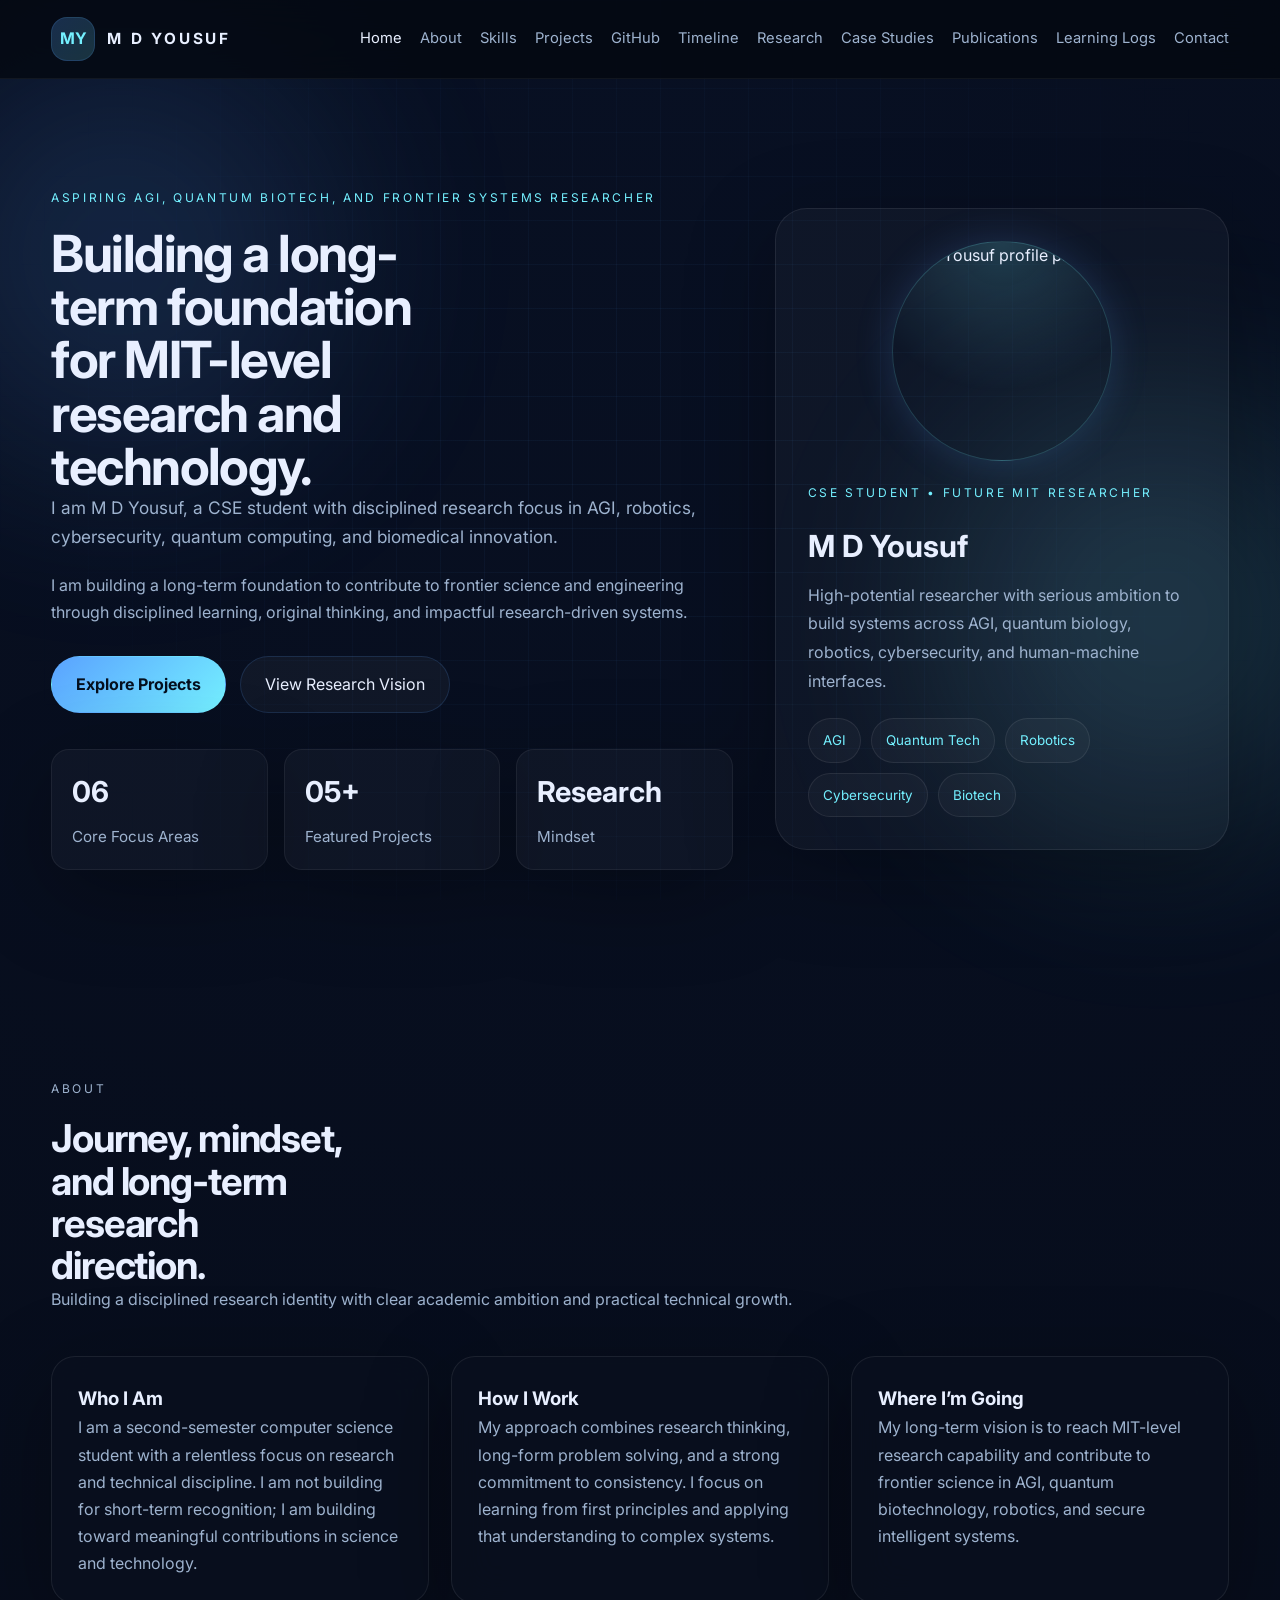
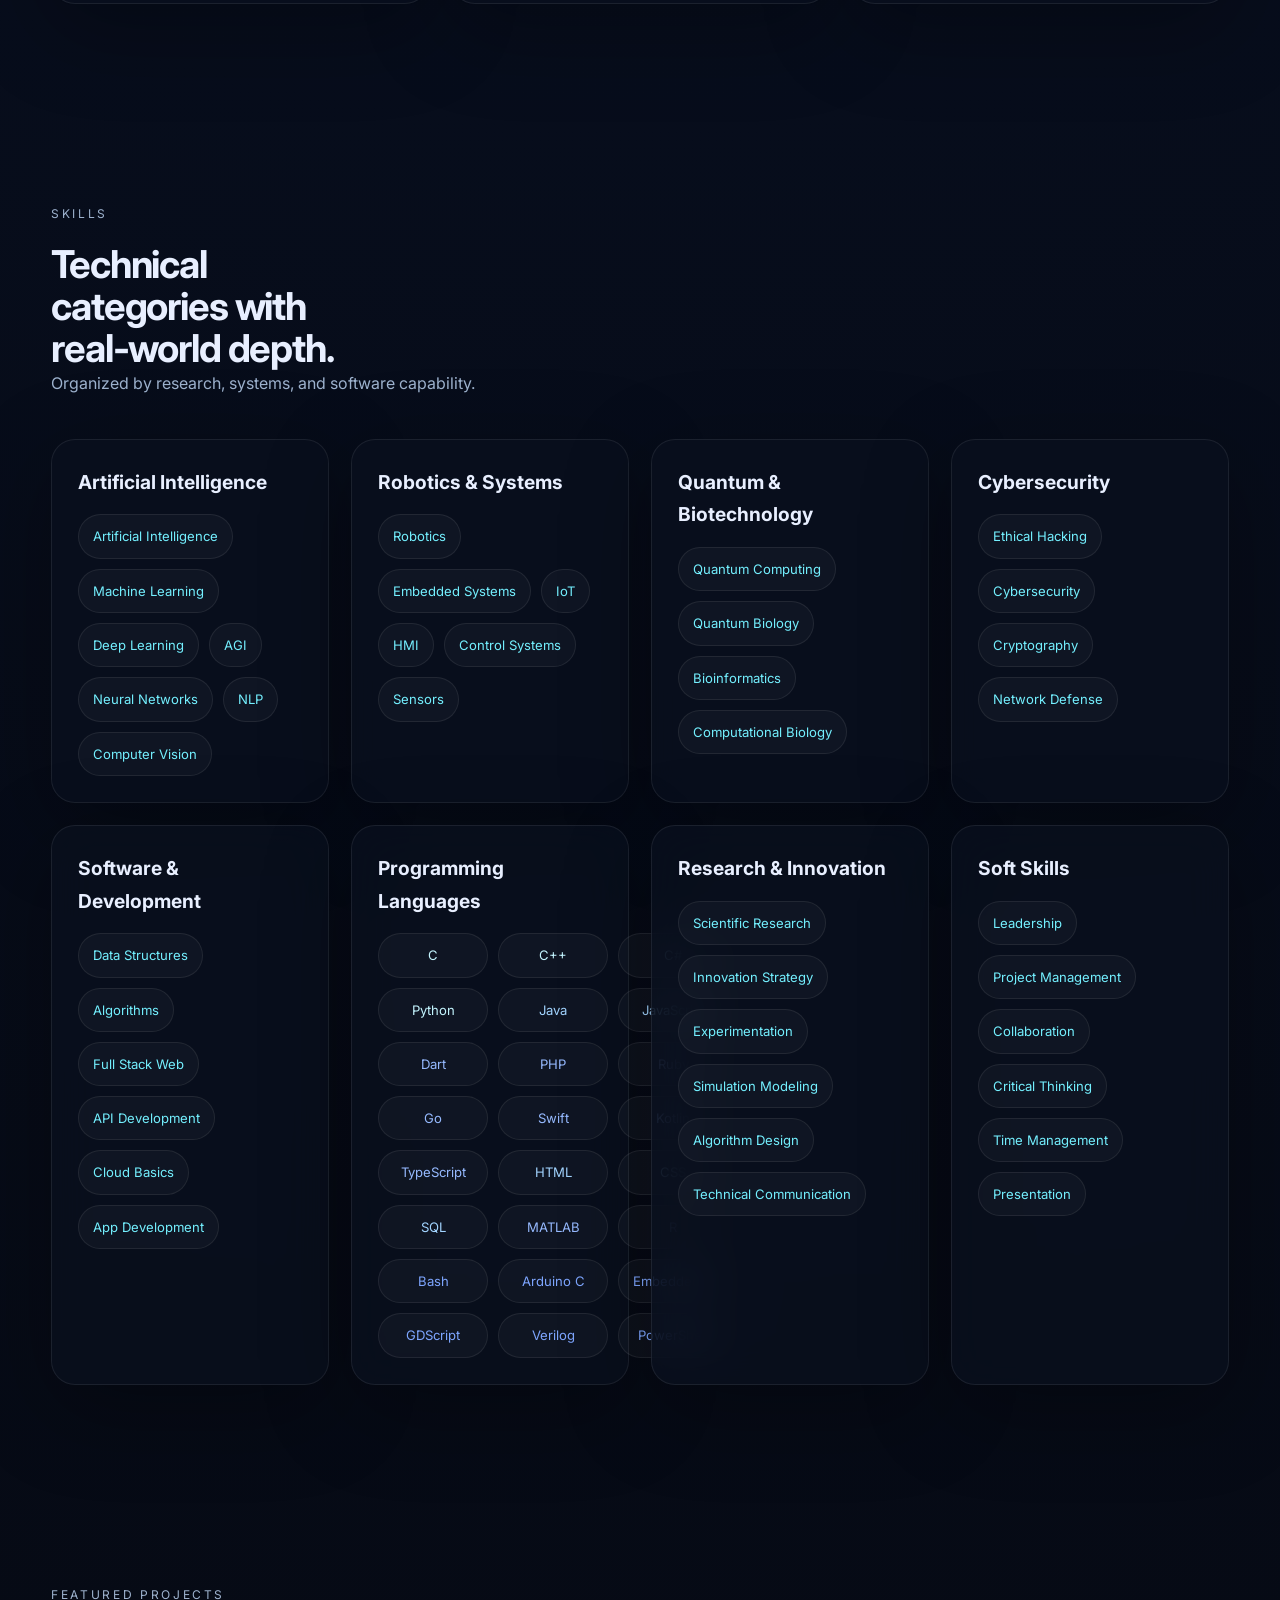
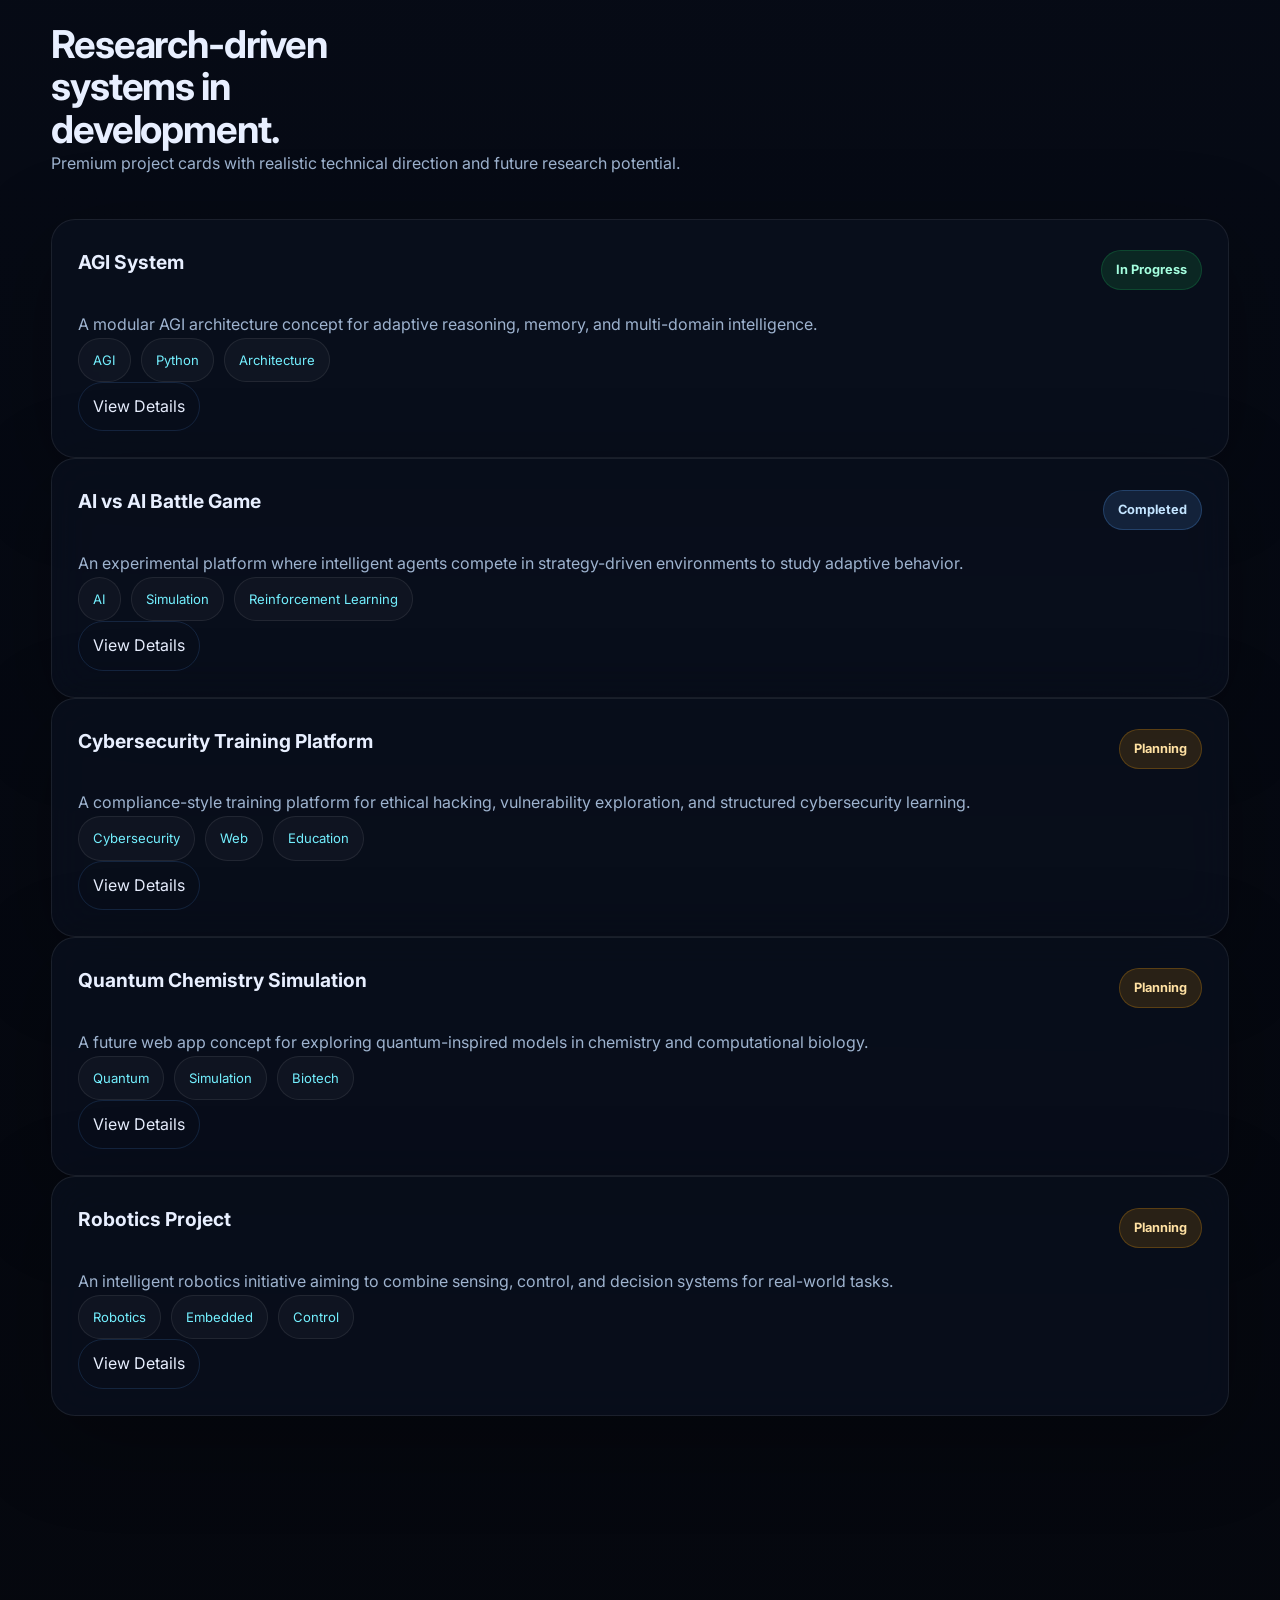
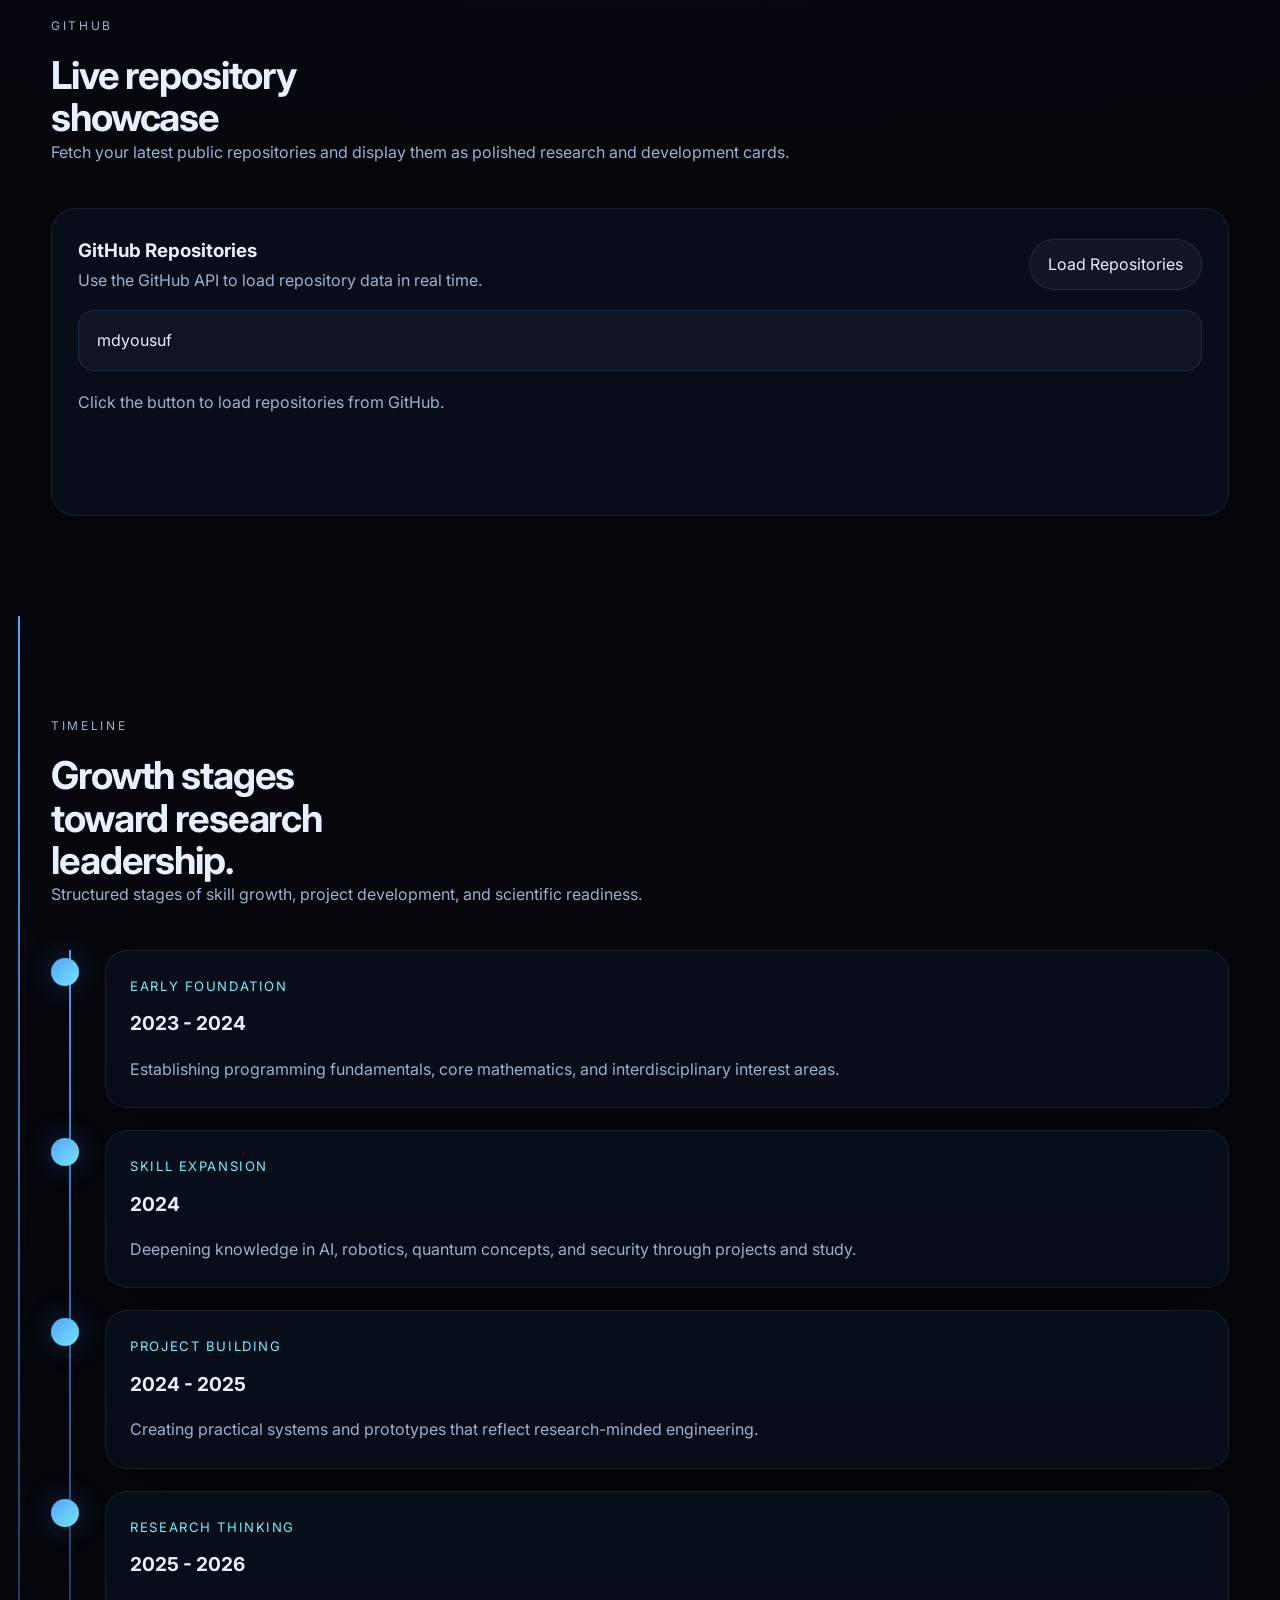
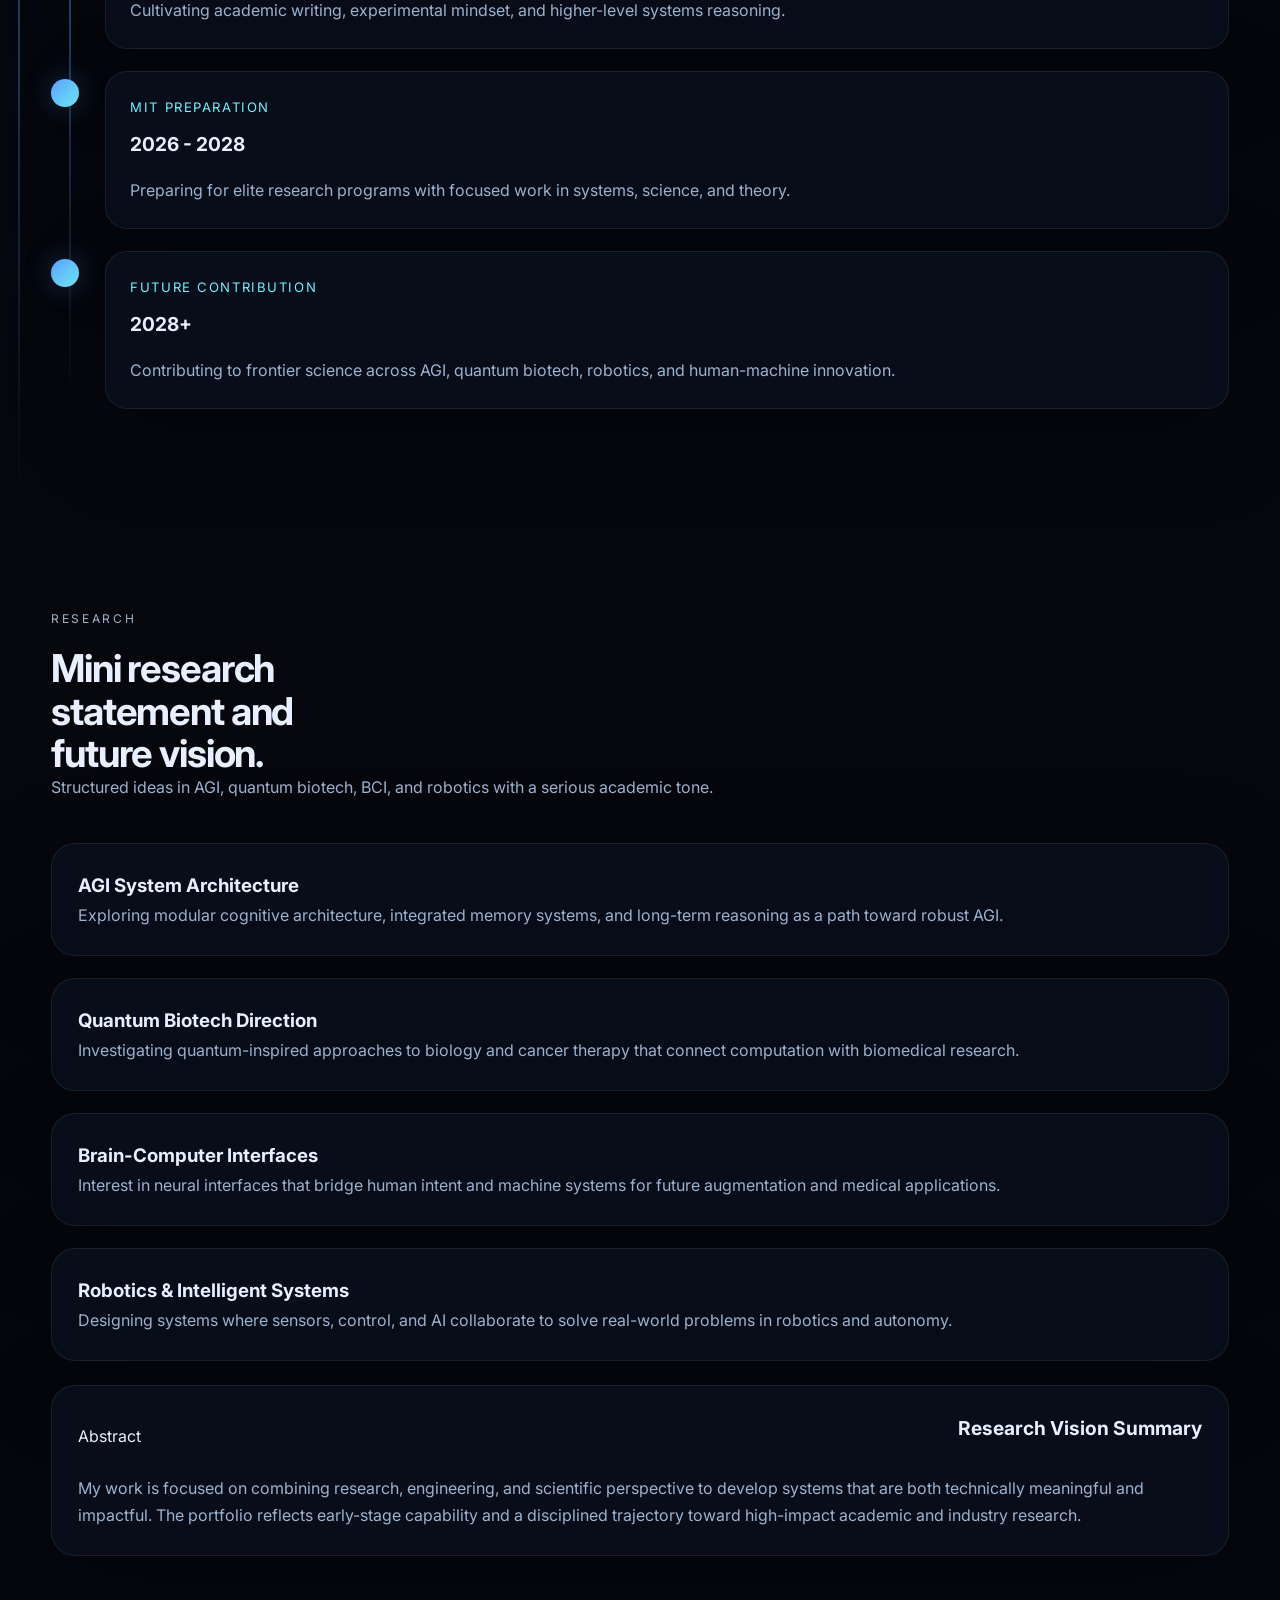
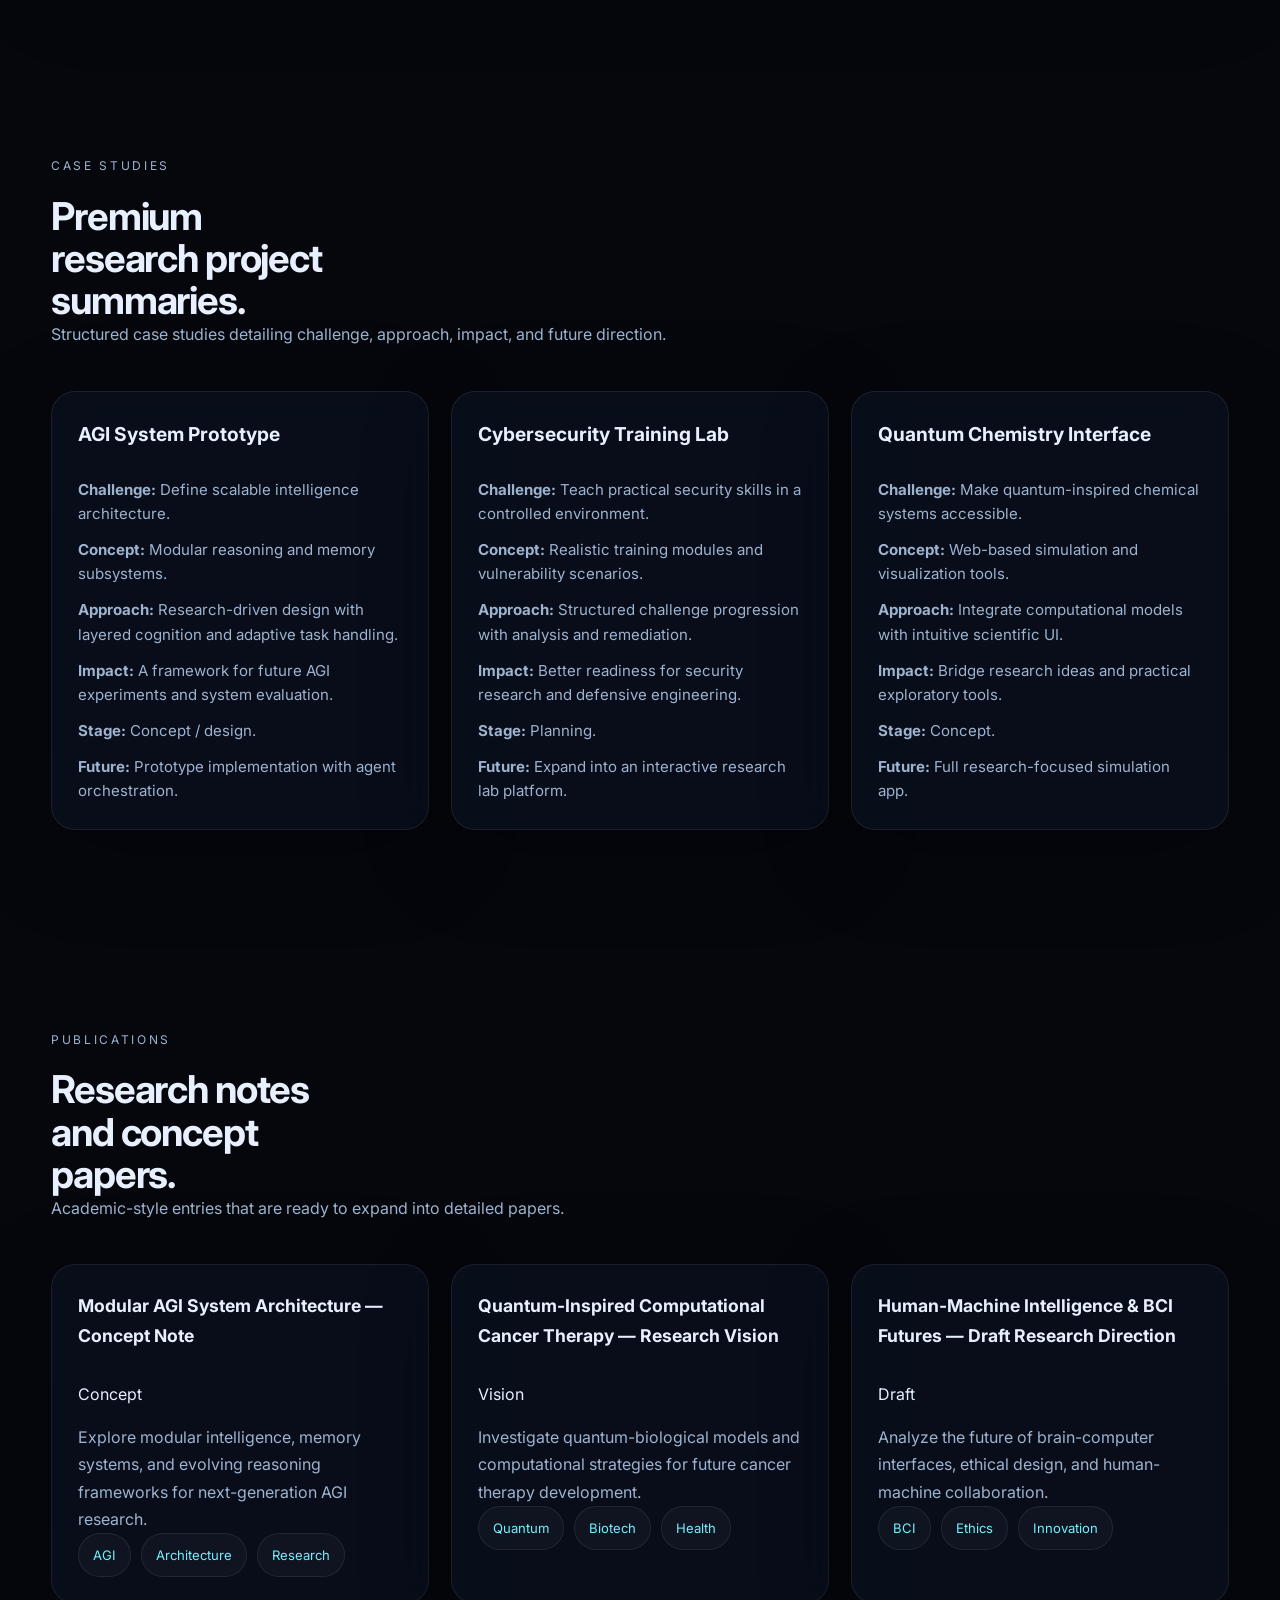
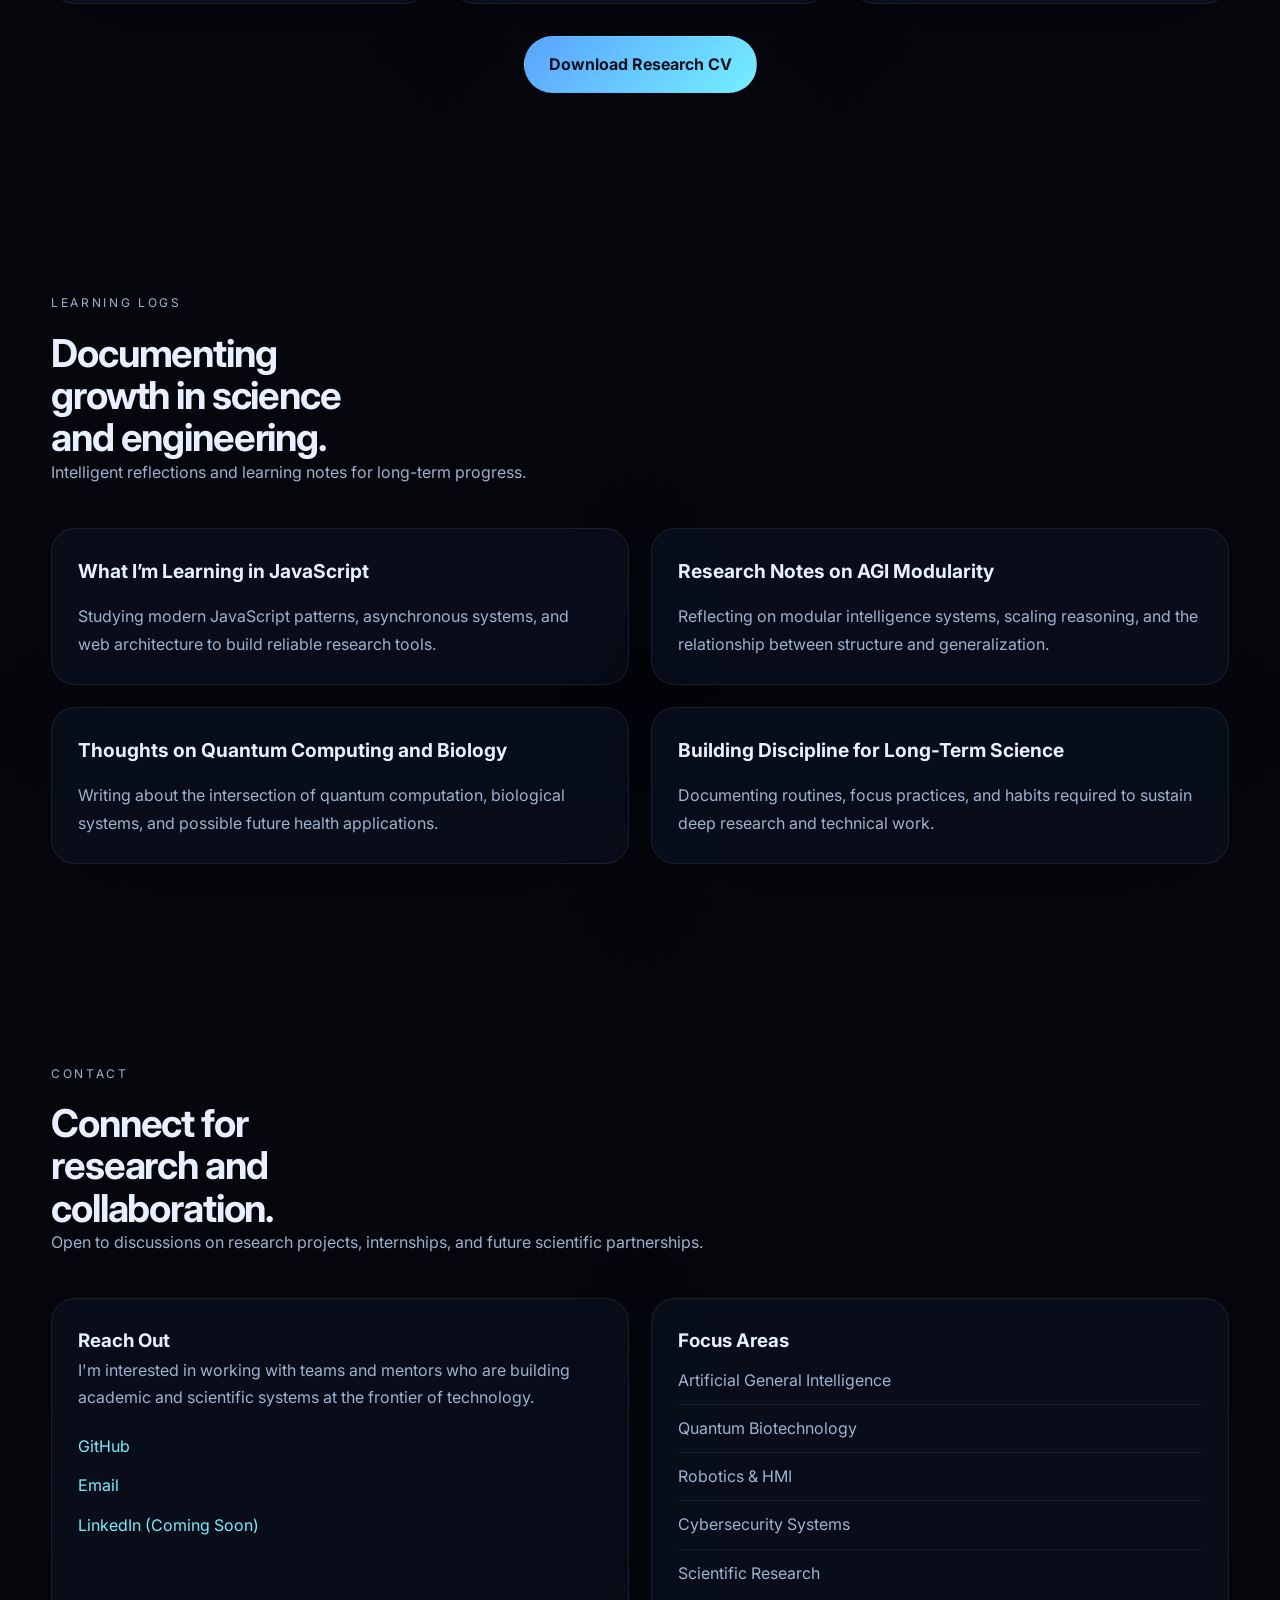
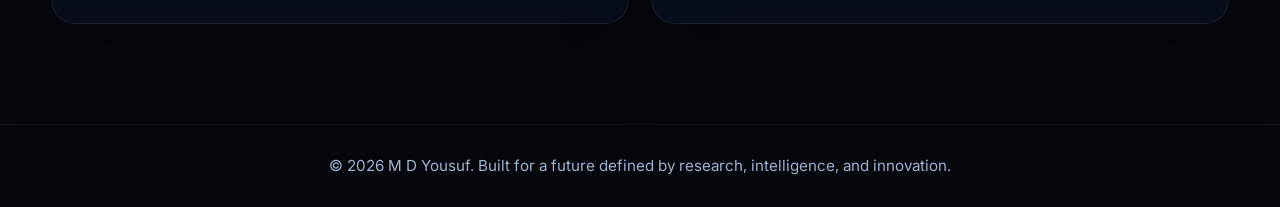
==== index.html @ 395cf17f "s" ====
<!DOCTYPE html>
<html lang="en">

<head>
  <meta charset="UTF-8" />
  <meta name="viewport" content="width=device-width, initial-scale=1.0" />
  <title>M D Yousuf | Aspiring AGI, Quantum Biotech & Frontier Systems Researcher</title>
  <meta name="description"
    content="M D Yousuf - CSE student building toward MIT-level research in AGI, quantum tech, robotics, cybersecurity, and biomedical innovation." />
  <link rel="preconnect" href="https://fonts.googleapis.com" />
  <link rel="preconnect" href="https://fonts.gstatic.com" crossorigin />
  <link href="https://fonts.googleapis.com/css2?family=Inter:wght@300;400;500;600;700;800&display=swap"
    rel="stylesheet" />
  <link rel="stylesheet" href="styles.css" />
</head>

<body>
  <div class="bg-grid"></div>
  <div class="bg-glow bg-glow-1"></div>
  <div class="bg-glow bg-glow-2"></div>

  <header class="site-header">
    <div class="container nav">
      <a href="#hero" class="logo">
        <span class="logo-mark">MY</span>
        <span class="logo-text">M D Yousuf</span>
      </a>

      <button class="menu-toggle" id="menuToggle" aria-label="Toggle navigation">
        <span></span>
        <span></span>
        <span></span>
      </button>

      <nav class="nav-links" id="navLinks">
        <a href="#hero">Home</a>
        <a href="#about">About</a>
        <a href="#skills">Skills</a>
        <a href="#projects">Projects</a>
        <a href="#github">GitHub</a>
        <a href="#timeline">Timeline</a>
        <a href="#research">Research</a>
        <a href="#case-study">Case Studies</a>
        <a href="#publications">Publications</a>
        <a href="#blog">Learning Logs</a>
        <a href="#contact">Contact</a>
      </nav>
    </div>
  </header>

  <main>
    <section id="hero" class="hero section">
      <div class="container hero-grid">
        <div class="hero-copy reveal">
          <p class="eyebrow">Aspiring AGI, Quantum Biotech, and Frontier Systems Researcher</p>
          <h1>Building a long-term foundation for MIT-level research and technology.</h1>
          <p class="hero-subtitle">
            I am M D Yousuf, a CSE student with disciplined research focus in AGI, robotics, cybersecurity, quantum
            computing, and biomedical innovation.
          </p>
          <p class="mission">
            I am building a long-term foundation to contribute to frontier science and engineering through disciplined
            learning, original thinking, and impactful research-driven systems.
          </p>
          <div class="hero-actions">
            <a href="#projects" class="btn btn-primary">Explore Projects</a>
            <a href="#research" class="btn btn-secondary">View Research Vision</a>
          </div>
          <div class="hero-metrics">
            <div class="metric-card">
              <span class="metric-number">06</span>
              <span class="metric-label">Core Focus Areas</span>
            </div>
            <div class="metric-card">
              <span class="metric-number">05+</span>
              <span class="metric-label">Featured Projects</span>
            </div>
            <div class="metric-card">
              <span class="metric-number">Research</span>
              <span class="metric-label">Mindset</span>
            </div>
          </div>
        </div>

        <aside class="hero-panel reveal">
          <div class="profile-frame">
            <div class="profile-image-frame">
              <img src="profile.jpg" alt="M D Yousuf profile photo" />
            </div>
          </div>
          <div class="profile-summary">
            <p class="eyebrow">CSE Student • Future MIT Researcher</p>
            <h2>M D Yousuf</h2>
            <p class="profile-text">
              High-potential researcher with serious ambition to build systems across AGI, quantum biology, robotics,
              cybersecurity, and human-machine interfaces.
            </p>
          </div>
          <div class="badge-list">
            <span>AGI</span>
            <span>Quantum Tech</span>
            <span>Robotics</span>
            <span>Cybersecurity</span>
            <span>Biotech</span>
          </div>
        </aside>
      </div>
    </section>

    <section id="about" class="about section">
      <div class="container">
        <div class="section-heading reveal">
          <p class="eyebrow">About</p>
          <h2>Journey, mindset, and long-term research direction.</h2>
          <p>Building a disciplined research identity with clear academic ambition and practical technical growth.</p>
        </div>
        <div class="about-grid">
          <article class="glass-card reveal">
            <h3>Who I Am</h3>
            <p>
              I am a second-semester computer science student with a relentless focus on research and technical
              discipline. I am not building for short-term recognition; I am building toward meaningful contributions in
              science and technology.
            </p>
          </article>
          <article class="glass-card reveal">
            <h3>How I Work</h3>
            <p>
              My approach combines research thinking, long-form problem solving, and a strong commitment to consistency.
              I focus on learning from first principles and applying that understanding to complex systems.
            </p>
          </article>
          <article class="glass-card reveal">
            <h3>Where I’m Going</h3>
            <p>
              My long-term vision is to reach MIT-level research capability and contribute to frontier science in AGI,
              quantum biotechnology, robotics, and secure intelligent systems.
            </p>
          </article>
        </div>
      </div>
    </section>

    <section id="skills" class="skills section">
      <div class="container">
        <div class="section-heading reveal">
          <p class="eyebrow">Skills</p>
          <h2>Technical categories with real-world depth.</h2>
          <p>Organized by research, systems, and software capability.</p>
        </div>

        <div class="skills-grid reveal">
          <article class="skill-card">
            <h3>Artificial Intelligence</h3>
            <div class="skill-tag-list">
              <span>Artificial Intelligence</span>
              <span>Machine Learning</span>
              <span>Deep Learning</span>
              <span>AGI</span>
              <span>Neural Networks</span>
              <span>NLP</span>
              <span>Computer Vision</span>
            </div>
          </article>

          <article class="skill-card">
            <h3>Robotics & Systems</h3>
            <div class="skill-tag-list">
              <span>Robotics</span>
              <span>Embedded Systems</span>
              <span>IoT</span>
              <span>HMI</span>
              <span>Control Systems</span>
              <span>Sensors</span>
            </div>
          </article>

          <article class="skill-card">
            <h3>Quantum & Biotechnology</h3>
            <div class="skill-tag-list">
              <span>Quantum Computing</span>
              <span>Quantum Biology</span>
              <span>Bioinformatics</span>
              <span>Computational Biology</span>
            </div>
          </article>

          <article class="skill-card">
            <h3>Cybersecurity</h3>
            <div class="skill-tag-list">
              <span>Ethical Hacking</span>
              <span>Cybersecurity</span>
              <span>Cryptography</span>
              <span>Network Defense</span>
            </div>
          </article>

          <article class="skill-card">
            <h3>Software & Development</h3>
            <div class="skill-tag-list">
              <span>Data Structures</span>
              <span>Algorithms</span>
              <span>Full Stack Web</span>
              <span>API Development</span>
              <span>Cloud Basics</span>
              <span>App Development</span>
            </div>
          </article>

          <article class="skill-card">
            <h3>Programming Languages</h3>
            <div class="language-grid">
              <span class="language-pill advanced">C</span>
              <span class="language-pill advanced">C++</span>
              <span class="language-pill intermediate">C#</span>
              <span class="language-pill advanced">Python</span>
              <span class="language-pill intermediate">Java</span>
              <span class="language-pill intermediate">JavaScript</span>
              <span class="language-pill developing">Dart</span>
              <span class="language-pill developing">PHP</span>
              <span class="language-pill developing">Ruby</span>
              <span class="language-pill developing">Go</span>
              <span class="language-pill developing">Swift</span>
              <span class="language-pill developing">Kotlin</span>
              <span class="language-pill developing">TypeScript</span>
              <span class="language-pill intermediate">HTML</span>
              <span class="language-pill intermediate">CSS</span>
              <span class="language-pill intermediate">SQL</span>
              <span class="language-pill developing">MATLAB</span>
              <span class="language-pill developing">R</span>
              <span class="language-pill foundational">Bash</span>
              <span class="language-pill foundational">Arduino C</span>
              <span class="language-pill foundational">Embedded C</span>
              <span class="language-pill foundational">GDScript</span>
              <span class="language-pill foundational">Verilog</span>
              <span class="language-pill foundational">PowerShell</span>
            </div>
          </article>

          <article class="skill-card">
            <h3>Research & Innovation</h3>
            <div class="skill-tag-list">
              <span>Scientific Research</span>
              <span>Innovation Strategy</span>
              <span>Experimentation</span>
              <span>Simulation Modeling</span>
              <span>Algorithm Design</span>
              <span>Technical Communication</span>
            </div>
          </article>

          <article class="skill-card">
            <h3>Soft Skills</h3>
            <div class="skill-tag-list">
              <span>Leadership</span>
              <span>Project Management</span>
              <span>Collaboration</span>
              <span>Critical Thinking</span>
              <span>Time Management</span>
              <span>Presentation</span>
            </div>
          </article>
        </div>
      </div>
    </section>

    <section id="projects" class="projects section">
      <div class="container">
        <div class="section-heading reveal">
          <p class="eyebrow">Featured Projects</p>
          <h2>Research-driven systems in development.</h2>
          <p>Premium project cards with realistic technical direction and future research potential.</p>
        </div>

        <div class="projects-grid">
          <article class="project-card reveal">
            <div class="project-top">
              <h3>AGI System</h3>
              <span class="status in-progress">In Progress</span>
            </div>
            <p>A modular AGI architecture concept for adaptive reasoning, memory, and multi-domain intelligence.</p>
            <div class="tag-cloud">
              <span>AGI</span>
              <span>Python</span>
              <span>Architecture</span>
            </div>
            <button class="demo-btn" data-title="AGI System"
              data-demo="A modular architecture concept for AGI that emphasizes reasoning layers, knowledge graphs, and scalable learning. This is an early-stage research exploration with potential for future prototyping.">View
              Details</button>
          </article>

          <article class="project-card reveal">
            <div class="project-top">
              <h3>AI vs AI Battle Game</h3>
              <span class="status completed">Completed</span>
            </div>
            <p>An experimental platform where intelligent agents compete in strategy-driven environments to study
              adaptive behavior.</p>
            <div class="tag-cloud">
              <span>AI</span>
              <span>Simulation</span>
              <span>Reinforcement Learning</span>
            </div>
            <button class="demo-btn" data-title="AI vs AI Battle Game"
              data-demo="A simulation environment designed to compare agent strategies and observe emergent tactics in autonomous competitions. This project bridges game design with machine intelligence research.">View
              Details</button>
          </article>

          <article class="project-card reveal">
            <div class="project-top">
              <h3>Cybersecurity Training Platform</h3>
              <span class="status planning">Planning</span>
            </div>
            <p>A compliance-style training platform for ethical hacking, vulnerability exploration, and structured
              cybersecurity learning.</p>
            <div class="tag-cloud">
              <span>Cybersecurity</span>
              <span>Web</span>
              <span>Education</span>
            </div>
            <button class="demo-btn" data-title="Cybersecurity Training Platform"
              data-demo="Designing a hands-on learning platform for security fundamentals, threat modeling, and defensive practices. This is positioned as a research-backed training environment.">View
              Details</button>
          </article>

          <article class="project-card reveal">
            <div class="project-top">
              <h3>Quantum Chemistry Simulation</h3>
              <span class="status planning">Planning</span>
            </div>
            <p>A future web app concept for exploring quantum-inspired models in chemistry and computational biology.
            </p>
            <div class="tag-cloud">
              <span>Quantum</span>
              <span>Simulation</span>
              <span>Biotech</span>
            </div>
            <button class="demo-btn" data-title="Quantum Chemistry Simulation Web App"
              data-demo="A concept for a scientific interface that visualizes quantum-inspired chemical systems and supports future experimentation in computational research.">View
              Details</button>
          </article>

          <article class="project-card reveal">
            <div class="project-top">
              <h3>Robotics Project</h3>
              <span class="status planning">Planning</span>
            </div>
            <p>An intelligent robotics initiative aiming to combine sensing, control, and decision systems for
              real-world tasks.</p>
            <div class="tag-cloud">
              <span>Robotics</span>
              <span>Embedded</span>
              <span>Control</span>
            </div>
            <button class="demo-btn" data-title="Robotics Project"
              data-demo="A future robotics initiative focused on intelligent autonomy, real-time sensing, and motion control. Designed to integrate software intelligence with physical systems.">View
              Details</button>
          </article>
        </div>
      </div>
    </section>

    <section id="github" class="github section">
      <div class="container">
        <div class="section-heading reveal">
          <p class="eyebrow">GitHub</p>
          <h2>Live repository showcase</h2>
          <p>Fetch your latest public repositories and display them as polished research and development cards.</p>
        </div>

        <div class="github-card glass-card reveal">
          <div class="github-head">
            <div>
              <h3>GitHub Repositories</h3>
              <p>Use the GitHub API to load repository data in real time.</p>
            </div>
            <button id="loadGithubBtn" class="btn btn-secondary small-btn">Load Repositories</button>
          </div>

          <div class="github-input-wrap">
            <input type="text" id="githubUsername" placeholder="Enter GitHub username" value="mdyousuf" />
          </div>

          <div id="githubResult" class="github-result">
            <p class="muted">Click the button to load repositories from GitHub.</p>
          </div>
        </div>
      </div>
    </section>

    <section id="timeline" class="timeline section">
      <div class="container">
        <div class="section-heading reveal">
          <p class="eyebrow">Timeline</p>
          <h2>Growth stages toward research leadership.</h2>
          <p>Structured stages of skill growth, project development, and scientific readiness.</p>
        </div>
        <div class="timeline">
          <div class="timeline-item reveal">
            <div class="timeline-dot"></div>
            <div class="timeline-content glass-card">
              <span class="timeline-date">Early Foundation</span>
              <h3>2023 - 2024</h3>
              <p>Establishing programming fundamentals, core mathematics, and interdisciplinary interest areas.</p>
            </div>
          </div>
          <div class="timeline-item reveal">
            <div class="timeline-dot"></div>
            <div class="timeline-content glass-card">
              <span class="timeline-date">Skill Expansion</span>
              <h3>2024</h3>
              <p>Deepening knowledge in AI, robotics, quantum concepts, and security through projects and study.</p>
            </div>
          </div>
          <div class="timeline-item reveal">
            <div class="timeline-dot"></div>
            <div class="timeline-content glass-card">
              <span class="timeline-date">Project Building</span>
              <h3>2024 - 2025</h3>
              <p>Creating practical systems and prototypes that reflect research-minded engineering.</p>
            </div>
          </div>
          <div class="timeline-item reveal">
            <div class="timeline-dot"></div>
            <div class="timeline-content glass-card">
              <span class="timeline-date">Research Thinking</span>
              <h3>2025 - 2026</h3>
              <p>Cultivating academic writing, experimental mindset, and higher-level systems reasoning.</p>
            </div>
          </div>
          <div class="timeline-item reveal">
            <div class="timeline-dot"></div>
            <div class="timeline-content glass-card">
              <span class="timeline-date">MIT Preparation</span>
              <h3>2026 - 2028</h3>
              <p>Preparing for elite research programs with focused work in systems, science, and theory.</p>
            </div>
          </div>
          <div class="timeline-item reveal">
            <div class="timeline-dot"></div>
            <div class="timeline-content glass-card">
              <span class="timeline-date">Future Contribution</span>
              <h3>2028+</h3>
              <p>Contributing to frontier science across AGI, quantum biotech, robotics, and human-machine innovation.
              </p>
            </div>
          </div>
        </div>
      </div>
    </section>

    <section id="research" class="research section">
      <div class="container">
        <div class="section-heading reveal">
          <p class="eyebrow">Research</p>
          <h2>Mini research statement and future vision.</h2>
          <p>Structured ideas in AGI, quantum biotech, BCI, and robotics with a serious academic tone.</p>
        </div>

        <div class="research-grid">
          <article class="glass-card reveal">
            <h3>AGI System Architecture</h3>
            <p>Exploring modular cognitive architecture, integrated memory systems, and long-term reasoning as a path
              toward robust AGI.</p>
          </article>
          <article class="glass-card reveal">
            <h3>Quantum Biotech Direction</h3>
            <p>Investigating quantum-inspired approaches to biology and cancer therapy that connect computation with
              biomedical research.</p>
          </article>
          <article class="glass-card reveal">
            <h3>Brain-Computer Interfaces</h3>
            <p>Interest in neural interfaces that bridge human intent and machine systems for future augmentation and
              medical applications.</p>
          </article>
          <article class="glass-card reveal">
            <h3>Robotics & Intelligent Systems</h3>
            <p>Designing systems where sensors, control, and AI collaborate to solve real-world problems in robotics and
              autonomy.</p>
          </article>
        </div>

        <article class="research-paper reveal">
          <div class="paper-header">
            <span class="paper-badge">Abstract</span>
            <h3>Research Vision Summary</h3>
          </div>
          <p>
            My work is focused on combining research, engineering, and scientific perspective to develop systems that
            are both technically meaningful and impactful. The portfolio reflects early-stage capability and a
            disciplined trajectory toward high-impact academic and industry research.
          </p>
        </article>
      </div>
    </section>

    <section id="case-study" class="case-study section">
      <div class="container">
        <div class="section-heading reveal">
          <p class="eyebrow">Case Studies</p>
          <h2>Premium research project summaries.</h2>
          <p>Structured case studies detailing challenge, approach, impact, and future direction.</p>
        </div>

        <div class="case-study-grid">
          <article class="case-study-card reveal">
            <h3>AGI System Prototype</h3>
            <div class="case-detail"><strong>Challenge:</strong> Define scalable intelligence architecture.</div>
            <div class="case-detail"><strong>Concept:</strong> Modular reasoning and memory subsystems.</div>
            <div class="case-detail"><strong>Approach:</strong> Research-driven design with layered cognition and
              adaptive task handling.</div>
            <div class="case-detail"><strong>Impact:</strong> A framework for future AGI experiments and system
              evaluation.</div>
            <div class="case-detail"><strong>Stage:</strong> Concept / design.</div>
            <div class="case-detail"><strong>Future:</strong> Prototype implementation with agent orchestration.</div>
          </article>

          <article class="case-study-card reveal">
            <h3>Cybersecurity Training Lab</h3>
            <div class="case-detail"><strong>Challenge:</strong> Teach practical security skills in a controlled
              environment.</div>
            <div class="case-detail"><strong>Concept:</strong> Realistic training modules and vulnerability scenarios.
            </div>
            <div class="case-detail"><strong>Approach:</strong> Structured challenge progression with analysis and
              remediation.</div>
            <div class="case-detail"><strong>Impact:</strong> Better readiness for security research and defensive
              engineering.</div>
            <div class="case-detail"><strong>Stage:</strong> Planning.</div>
            <div class="case-detail"><strong>Future:</strong> Expand into an interactive research lab platform.</div>
          </article>

          <article class="case-study-card reveal">
            <h3>Quantum Chemistry Interface</h3>
            <div class="case-detail"><strong>Challenge:</strong> Make quantum-inspired chemical systems accessible.
            </div>
            <div class="case-detail"><strong>Concept:</strong> Web-based simulation and visualization tools.</div>
            <div class="case-detail"><strong>Approach:</strong> Integrate computational models with intuitive scientific
              UI.</div>
            <div class="case-detail"><strong>Impact:</strong> Bridge research ideas and practical exploratory tools.
            </div>
            <div class="case-detail"><strong>Stage:</strong> Concept.</div>
            <div class="case-detail"><strong>Future:</strong> Full research-focused simulation app.</div>
          </article>
        </div>
      </div>
    </section>

    <section id="publications" class="publications section">
      <div class="container">
        <div class="section-heading reveal">
          <p class="eyebrow">Publications</p>
          <h2>Research notes and concept papers.</h2>
          <p>Academic-style entries that are ready to expand into detailed papers.</p>
        </div>

        <div class="publications-grid">
          <article class="publication-card reveal">
            <div class="publication-header">
              <h3>Modular AGI System Architecture — Concept Note</h3>
              <span class="paper-badge">Concept</span>
            </div>
            <p>Explore modular intelligence, memory systems, and evolving reasoning frameworks for next-generation AGI
              research.</p>
            <div class="tag-cloud">
              <span>AGI</span>
              <span>Architecture</span>
              <span>Research</span>
            </div>
          </article>

          <article class="publication-card reveal">
            <div class="publication-header">
              <h3>Quantum-Inspired Computational Cancer Therapy — Research Vision</h3>
              <span class="paper-badge">Vision</span>
            </div>
            <p>Investigate quantum-biological models and computational strategies for future cancer therapy development.
            </p>
            <div class="tag-cloud">
              <span>Quantum</span>
              <span>Biotech</span>
              <span>Health</span>
            </div>
          </article>

          <article class="publication-card reveal">
            <div class="publication-header">
              <h3>Human-Machine Intelligence & BCI Futures — Draft Research Direction</h3>
              <span class="paper-badge">Draft</span>
            </div>
            <p>Analyze the future of brain-computer interfaces, ethical design, and human-machine collaboration.</p>
            <div class="tag-cloud">
              <span>BCI</span>
              <span>Ethics</span>
              <span>Innovation</span>
            </div>
          </article>
        </div>

        <div class="cv-section reveal">
          <a href="cv.pdf" class="btn btn-primary" download>Download Research CV</a>
        </div>
      </div>
    </section>

    <section id="blog" class="blog section">
      <div class="container">
        <div class="section-heading reveal">
          <p class="eyebrow">Learning Logs</p>
          <h2>Documenting growth in science and engineering.</h2>
          <p>Intelligent reflections and learning notes for long-term progress.</p>
        </div>

        <div class="blog-grid">
          <article class="blog-card reveal">
            <h3>What I’m Learning in JavaScript</h3>
            <p>Studying modern JavaScript patterns, asynchronous systems, and web architecture to build reliable
              research tools.</p>
          </article>
          <article class="blog-card reveal">
            <h3>Research Notes on AGI Modularity</h3>
            <p>Reflecting on modular intelligence systems, scaling reasoning, and the relationship between structure and
              generalization.</p>
          </article>
          <article class="blog-card reveal">
            <h3>Thoughts on Quantum Computing and Biology</h3>
            <p>Writing about the intersection of quantum computation, biological systems, and possible future health
              applications.</p>
          </article>
          <article class="blog-card reveal">
            <h3>Building Discipline for Long-Term Science</h3>
            <p>Documenting routines, focus practices, and habits required to sustain deep research and technical work.
            </p>
          </article>
        </div>
      </div>
    </section>

    <section id="contact" class="contact section">
      <div class="container">
        <div class="section-heading reveal">
          <p class="eyebrow">Contact</p>
          <h2>Connect for research and collaboration.</h2>
          <p>Open to discussions on research projects, internships, and future scientific partnerships.</p>
        </div>

        <div class="contact-grid">
          <article class="glass-card reveal">
            <h3>Reach Out</h3>
            <p>I'm interested in working with teams and mentors who are building academic and scientific systems at the
              frontier of technology.</p>
            <div class="contact-links">
              <a href="https://github.com/mdyousuf" target="_blank" rel="noreferrer">GitHub</a>
              <a href="mailto:contact@mdyousuf.dev">Email</a>
              <a href="#" target="_blank" rel="noreferrer">LinkedIn (Coming Soon)</a>
            </div>
          </article>

          <article class="glass-card reveal">
            <h3>Focus Areas</h3>
            <ul class="clean-list">
              <li>Artificial General Intelligence</li>
              <li>Quantum Biotechnology</li>
              <li>Robotics & HMI</li>
              <li>Cybersecurity Systems</li>
              <li>Scientific Research</li>
            </ul>
          </article>
        </div>
      </div>
    </section>
  </main>

  <footer class="site-footer">
    <div class="container footer-content">
      <p>© 2026 M D Yousuf. Built for a future defined by research, intelligence, and innovation.</p>
    </div>
  </footer>

  <div id="demoModal" class="modal" aria-hidden="true">
    <div class="modal-overlay" id="modalOverlay"></div>
    <div class="modal-content">
      <button class="modal-close" id="modalClose" aria-label="Close modal">×</button>
      <p class="eyebrow">Project Detail</p>
      <h3 id="modalTitle">Project Title</h3>
      <p id="modalText">Detailed project description will appear here.</p>
    </div>
  </div>

  <script src="script.js"></script>
</body>

</html>
---- styles.css ----
:root {
  --bg: #05070d;
  --panel: rgba(10, 16, 30, 0.75);
  --panel-strong: rgba(13, 20, 38, 0.96);
  --text: #e8efff;
  --muted: #9eb3cf;
  --line: rgba(90, 162, 255, 0.16);
  --primary: #5aa2ff;
  --primary-2: #74f0ff;
  --shadow: 0 24px 90px rgba(0, 0, 0, 0.3);
  --radius: 24px;
  --container: 1180px;
}

* {
  margin: 0;
  padding: 0;
  box-sizing: border-box;
}

html {
  scroll-behavior: smooth;
}

body {
  font-family: "Inter", sans-serif;
  background: radial-gradient(circle at top, #081023 0%, var(--bg) 45%);
  color: var(--text);
  line-height: 1.7;
  overflow-x: hidden;
}

a {
  color: inherit;
  text-decoration: none;
}

button,
input {
  font: inherit;
}

.container {
  width: min(92%, var(--container));
  margin: 0 auto;
}

.section {
  padding: 100px 0;
  position: relative;
}

.bg-grid {
  position: fixed;
  inset: 0;
  background-image:
    linear-gradient(rgba(90, 162, 255, 0.05) 1px, transparent 1px),
    linear-gradient(90deg, rgba(90, 162, 255, 0.05) 1px, transparent 1px);
  background-size: 44px 44px;
  -webkit-mask-image: radial-gradient(circle at center, black 20%, transparent 85%);
  mask-image: radial-gradient(circle at center, black 20%, transparent 85%);
  pointer-events: none;
  z-index: -3;
}

.bg-glow {
  position: fixed;
  width: 420px;
  height: 420px;
  border-radius: 50%;
  filter: blur(110px);
  opacity: 0.16;
  pointer-events: none;
  z-index: -2;
}

.bg-glow-1 {
  background: var(--primary);
  top: 5%;
  left: -90px;
}

.bg-glow-2 {
  background: var(--primary-2);
  right: -90px;
  bottom: 8%;
}

.site-header {
  position: sticky;
  top: 0;
  inset: 0;
  z-index: 1000;
  -webkit-backdrop-filter: blur(18px);
  backdrop-filter: blur(18px);
  background: rgba(5, 8, 16, 0.78);
  border-bottom: 1px solid rgba(255, 255, 255, 0.05);
}

.nav {
  min-height: 78px;
  display: flex;
  align-items: center;
  justify-content: space-between;
  gap: 20px;
}

.logo {
  display: inline-flex;
  align-items: center;
  gap: 12px;
  font-weight: 700;
}

.logo-mark {
  width: 44px;
  height: 44px;
  border-radius: 16px;
  display: grid;
  place-items: center;
  background: linear-gradient(135deg, rgba(90, 162, 255, 0.24), rgba(116, 240, 255, 0.18));
  border: 1px solid var(--line);
  color: var(--primary-2);
}

.logo-text {
  font-size: 0.96rem;
  letter-spacing: 0.18em;
  text-transform: uppercase;
}

.nav-links {
  display: flex;
  align-items: center;
  gap: 18px;
  flex-wrap: wrap;
}

.nav-links a {
  color: var(--muted);
  transition: color 0.25s ease;
  font-size: 0.92rem;
}

.nav-links a:hover,
.nav-links a.active {
  color: var(--text);
}

.menu-toggle {
  display: none;
  width: 44px;
  height: 44px;
  border: 1px solid var(--line);
  border-radius: 14px;
  background: transparent;
  cursor: pointer;
}

.menu-toggle span {
  display: block;
  width: 18px;
  height: 2px;
  background: var(--text);
  margin: 5px auto;
  transition: transform 0.3s ease;
}

.hero {
  min-height: 100vh;
  display: grid;
  align-items: center;
}

.hero-grid {
  display: grid;
  grid-template-columns: 1.2fr 0.8fr;
  gap: 42px;
  align-items: center;
}

.eyebrow {
  color: var(--primary-2);
  text-transform: uppercase;
  letter-spacing: 0.22em;
  font-size: 0.75rem;
  margin-bottom: 18px;
}

.hero-copy h1,
.section-heading h2 {
  font-size: clamp(2.8rem, 4vw, 4.4rem);
  line-height: 1.04;
  letter-spacing: -0.03em;
  max-width: 12ch;
}

.hero-subtitle,
.mission,
.section-heading p,
.glass-card p,
.project-card p,
.blog-card p,
.timeline-content p,
.research-paper p,
.publication-card p,
.contact-grid p {
  color: var(--muted);
}

.hero-subtitle {
  font-size: 1.08rem;
  max-width: 760px;
  margin-bottom: 20px;
}

.mission {
  max-width: 700px;
  margin-bottom: 30px;
}

.hero-actions {
  display: flex;
  flex-wrap: wrap;
  gap: 14px;
  margin-bottom: 36px;
}

.btn {
  display: inline-flex;
  align-items: center;
  justify-content: center;
  border-radius: 999px;
  padding: 14px 24px;
  border: 1px solid transparent;
  transition: transform 0.25s ease, box-shadow 0.25s ease, background 0.25s ease;
  cursor: pointer;
}

.btn-primary {
  background: linear-gradient(135deg, var(--primary), var(--primary-2));
  color: #05101f;
  font-weight: 700;
}

.btn-primary:hover {
  transform: translateY(-2px);
  box-shadow: 0 18px 40px rgba(90, 162, 255, 0.24);
}

.btn-secondary {
  border-color: var(--line);
  background: rgba(255, 255, 255, 0.04);
  color: var(--text);
}

.btn-secondary:hover {
  background: rgba(255, 255, 255, 0.08);
}

.small-btn {
  padding: 11px 18px;
}

.hero-metrics {
  display: grid;
  grid-template-columns: repeat(3, minmax(0, 1fr));
  gap: 16px;
}

.metric-card {
  background: rgba(255, 255, 255, 0.03);
  border: 1px solid rgba(255, 255, 255, 0.06);
  border-radius: 18px;
  padding: 18px 20px;
  box-shadow: var(--shadow);
}

.metric-number {
  display: block;
  font-size: 1.8rem;
  font-weight: 700;
  margin-bottom: 6px;
}

.metric-label {
  color: var(--muted);
  font-size: 0.95rem;
}

.hero-panel {
  border-radius: 32px;
  padding: 32px;
  background: rgba(255, 255, 255, 0.03);
  border: 1px solid rgba(255, 255, 255, 0.08);
  box-shadow: var(--shadow);
  display: grid;
  gap: 22px;
}

.profile-frame {
  display: grid;
  place-items: center;
}

.profile-image-frame {
  width: 220px;
  height: 220px;
  border-radius: 50%;
  border: 1px solid rgba(116, 240, 255, 0.18);
  background: radial-gradient(circle at top, rgba(116, 240, 255, 0.18), transparent 62%);
  box-shadow: 0 0 38px rgba(90, 162, 255, 0.18);
  overflow: hidden;
  display: grid;
  place-items: center;
}

.profile-image-frame img {
  width: 100%;
  height: 100%;
  object-fit: cover;
}

.profile-summary h2 {
  font-size: 1.9rem;
  margin-bottom: 8px;
}

.profile-text {
  color: var(--muted);
  line-height: 1.8;
}

.badge-list {
  display: flex;
  flex-wrap: wrap;
  gap: 10px;
}

.badge-list span {
  padding: 10px 14px;
  border-radius: 999px;
  border: 1px solid rgba(255, 255, 255, 0.08);
  background: rgba(255, 255, 255, 0.03);
  color: var(--primary-2);
  font-size: 0.84rem;
}

.section-heading {
  margin-bottom: 42px;
}

.section-heading h2 {
  font-size: clamp(2rem, 3vw, 3rem);
  line-height: 1.1;
  max-width: 12ch;
}

.about-grid,
.skills-grid,
.research-grid,
.contact-grid,
.case-study-grid,
.publications-grid,
.blog-grid {
  display: grid;
  gap: 22px;
}

.about-grid {
  grid-template-columns: repeat(3, 1fr);
}

.skill-card,
.glass-card,
.project-card,
.blog-card,
.publication-card,
.case-study-card,
.research-paper,
.timeline-content,
.github-card {
  border-radius: var(--radius);
  padding: 26px;
  background: rgba(10, 16, 30, 0.78);
  border: 1px solid rgba(255, 255, 255, 0.08);
  box-shadow: var(--shadow);
  -webkit-backdrop-filter: blur(20px);
  backdrop-filter: blur(20px);
}

.skill-card h3,
.project-card h3,
.blog-card h3,
.timeline-content h3,
.research-paper h3,
.publication-card h3,
.case-study-card h3 {
  margin-bottom: 16px;
  font-size: 1.2rem;
}

.clean-list {
  list-style: none;
}

.clean-list li {
  color: var(--muted);
  padding: 10px 0;
  border-bottom: 1px solid rgba(255, 255, 255, 0.06);
}

.clean-list li:last-child {
  border-bottom: none;
}

.skill-tag-list,
.tag-cloud {
  display: flex;
  flex-wrap: wrap;
  gap: 10px;
}

.skill-tag-list span,
.tag-cloud span {
  padding: 10px 14px;
  border-radius: 999px;
  border: 1px solid rgba(255, 255, 255, 0.08);
  background: rgba(255, 255, 255, 0.03);
  color: var(--primary-2);
  font-size: 0.82rem;
}

.language-grid {
  display: grid;
  grid-template-columns: repeat(3, minmax(110px, 1fr));
  gap: 10px;
}

.language-pill {
  padding: 10px 12px;
  border-radius: 999px;
  text-align: center;
  font-size: 0.82rem;
  border: 1px solid rgba(255, 255, 255, 0.08);
  background: rgba(255, 255, 255, 0.03);
}

.language-pill.advanced {
  color: #c4f5ff;
}

.language-pill.intermediate {
  color: #a2d4ff;
}

.language-pill.developing {
  color: #96baff;
}

.language-pill.foundational {
  color: #7ea6ff;
}

.skills-grid {
  grid-template-columns: repeat(4, minmax(0, 1fr));
}

.projects-grid {
  grid-template-columns: repeat(2, minmax(0, 1fr));
}

.project-card {
  transition: transform 0.3s ease, background 0.3s ease, border-color 0.3s ease;
}

.project-card:hover,
.blog-card:hover,
.publication-card:hover,
.case-study-card:hover,
.glass-card:hover,
.timeline-content:hover {
  transform: translateY(-8px);
  border-color: rgba(116, 240, 255, 0.22);
}

.project-top,
.github-head,
.publication-header,
.paper-header {
  display: flex;
  align-items: center;
  justify-content: space-between;
  gap: 14px;
  margin-bottom: 16px;
}

.status {
  display: inline-flex;
  align-items: center;
  border-radius: 999px;
  padding: 8px 14px;
  font-size: 0.8rem;
  font-weight: 700;
}

.status.in-progress {
  background: rgba(34, 197, 94, 0.14);
  color: #a5ffdf;
  border: 1px solid rgba(34, 197, 94, 0.2);
}

.status.planning {
  background: rgba(245, 158, 11, 0.14);
  color: #ffe1a3;
  border: 1px solid rgba(245, 158, 11, 0.24);
}

.status.completed {
  background: rgba(90, 162, 255, 0.14);
  color: #c3e4ff;
  border: 1px solid rgba(90, 162, 255, 0.24);
}

.demo-btn {
  display: inline-flex;
  align-items: center;
  justify-content: center;
  border: 1px solid var(--line);
  background: transparent;
  color: var(--text);
  padding: 10px 14px;
  border-radius: 999px;
  cursor: pointer;
  transition: background 0.25s ease, transform 0.25s ease;
}

.demo-btn:hover {
  background: rgba(255, 255, 255, 0.06);
  transform: translateY(-1px);
}

.github-card {
  margin-top: 28px;
}

.github-input-wrap {
  margin-bottom: 18px;
}

.github-input-wrap input {
  width: 100%;
  padding: 16px 18px;
  border-radius: 16px;
  border: 1px solid var(--line);
  background: rgba(255, 255, 255, 0.03);
  color: var(--text);
  outline: none;
}

.github-result {
  min-height: 100px;
}

.repo-grid {
  display: grid;
  grid-template-columns: repeat(2, minmax(0, 1fr));
  gap: 18px;
}

.repo-card {
  background: rgba(5, 10, 24, 0.9);
  border: 1px solid rgba(255, 255, 255, 0.08);
  border-radius: 22px;
  padding: 22px;
  display: grid;
  gap: 12px;
}

.repo-card h4 {
  font-size: 1.05rem;
  margin-bottom: 4px;
}

.repo-card p {
  color: var(--muted);
}

.repo-meta {
  display: flex;
  flex-wrap: wrap;
  gap: 10px;
  align-items: center;
}

.repo-meta span,
.repo-meta a {
  color: var(--primary-2);
  font-size: 0.9rem;
}

.paper-label {
  color: var(--primary-2);
  font-size: 0.85rem;
  margin-bottom: 10px;
  display: inline-block;
}

.research-paper {
  margin-top: 24px;
}

.paper-header {
  display: flex;
  align-items: center;
  justify-content: space-between;
  gap: 14px;
  margin-bottom: 14px;
}

.timeline {
  position: relative;
  display: grid;
  gap: 22px;
}

.timeline::before {
  content: "";
  position: absolute;
  left: 18px;
  top: 0;
  bottom: 0;
  width: 2px;
  background: linear-gradient(180deg, var(--primary), transparent);
}

.timeline-item {
  display: grid;
  grid-template-columns: 34px 1fr;
  gap: 20px;
  align-items: flex-start;
}

.timeline-dot {
  width: 28px;
  height: 28px;
  border-radius: 50%;
  background: linear-gradient(135deg, var(--primary), var(--primary-2));
  margin-top: 8px;
  box-shadow: 0 0 28px rgba(90, 162, 255, 0.3);
}

.timeline-content {
  border-radius: 22px;
  padding: 24px;
}

.timeline-date {
  display: block;
  color: var(--primary-2);
  font-size: 0.82rem;
  letter-spacing: 0.12em;
  text-transform: uppercase;
  margin-bottom: 10px;
}

.blog-grid {
  grid-template-columns: repeat(2, minmax(0, 1fr));
}

.contact-grid {
  grid-template-columns: repeat(2, minmax(0, 1fr));
}

.contact-links {
  display: flex;
  flex-direction: column;
  gap: 12px;
  margin-top: 22px;
}

.contact-links a {
  color: var(--primary-2);
}

.site-footer {
  border-top: 1px solid rgba(255, 255, 255, 0.06);
  padding: 28px 0;
}

.footer-content {
  text-align: center;
  color: var(--muted);
  font-size: 0.95rem;
}

.cv-section {
  text-align: center;
  margin-top: 32px;
}

.publications-grid {
  display: grid;
  grid-template-columns: repeat(3, minmax(0, 1fr));
  gap: 22px;
}

.publication-card {
  min-height: 220px;
}

.case-study-grid {
  grid-template-columns: repeat(3, minmax(0, 1fr));
}

.case-study-card {
  display: grid;
  gap: 12px;
}

.case-detail {
  color: var(--muted);
  font-size: 0.94rem;
  line-height: 1.6;
}

.publication-header {
  align-items: flex-start;
  flex-direction: column;
}

.publication-header h3 {
  font-size: 1.1rem;
}

.modal {
  position: fixed;
  inset: 0;
  display: none;
  align-items: center;
  justify-content: center;
  padding: 20px;
  z-index: 1200;
}

.modal.active {
  display: flex;
}

.modal-overlay {
  position: absolute;
  inset: 0;
  background: rgba(2, 5, 12, 0.82);
  -webkit-backdrop-filter: blur(10px);
  backdrop-filter: blur(10px);
}

.modal-content {
  position: relative;
  width: min(100%, 640px);
  border-radius: 28px;
  background: rgba(6, 12, 24, 0.95);
  border: 1px solid rgba(255, 255, 255, 0.08);
  box-shadow: var(--shadow);
  padding: 32px;
  z-index: 1;
  animation: popUp 0.28s ease;
}

.modal-content h3 {
  margin-bottom: 12px;
  font-size: 1.5rem;
}

.modal-content p:last-child {
  color: var(--muted);
}

.modal-close {
  position: absolute;
  top: 16px;
  right: 18px;
  width: 44px;
  height: 44px;
  border-radius: 14px;
  border: 1px solid var(--line);
  background: transparent;
  color: var(--text);
  cursor: pointer;
  font-size: 1.4rem;
}

.reveal {
  opacity: 0;
  transform: translateY(28px);
  transition: opacity 0.8s ease, transform 0.8s ease;
}

.reveal.active {
  opacity: 1;
  transform: translateY(0);
}

@keyframes popUp {
  from {
    opacity: 0;
    transform: translateY(16px) scale(0.98);
  }
  to {
    opacity: 1;
    transform: translateY(0) scale(1);
  }
}

@media (max-width: 1100px) {
  .hero-grid,
  .about-grid,
  .case-study-grid,
  .publications-grid,
  .blog-grid,
  .contact-grid,
  .skills-grid,
  .projects-grid,
  .repo-grid {
    grid-template-columns: 1fr;
  }

  .section-heading h2 {
    max-width: 100%;
  }
}

@media (max-width: 860px) {
  .menu-toggle {
    display: block;
  }

  .nav-links {
    position: absolute;
    top: 78px;
    left: 4%;
    right: 4%;
    background: rgba(5, 8, 18, 0.98);
    border: 1px solid var(--line);
    border-radius: 22px;
    padding: 18px;
    display: none;
    flex-direction: column;
    align-items: flex-start;
  }

  .nav-links.open {
    display: flex;
  }
}

@media (max-width: 560px) {
  .section {
    padding: 70px 0;
  }

  .hero {
    padding-top: 50px;
  }

  .hero-actions {
    flex-direction: column;
    align-items: stretch;
  }

  .btn {
    width: 100%;
  }

  .profile-image-frame {
    width: 180px;
    height: 180px;
  }

  .skill-card,
  .project-card,
  .blog-card,
  .publication-card,
  .case-study-card,
  .glass-card,
  .research-paper {
    padding: 22px;
  }
}
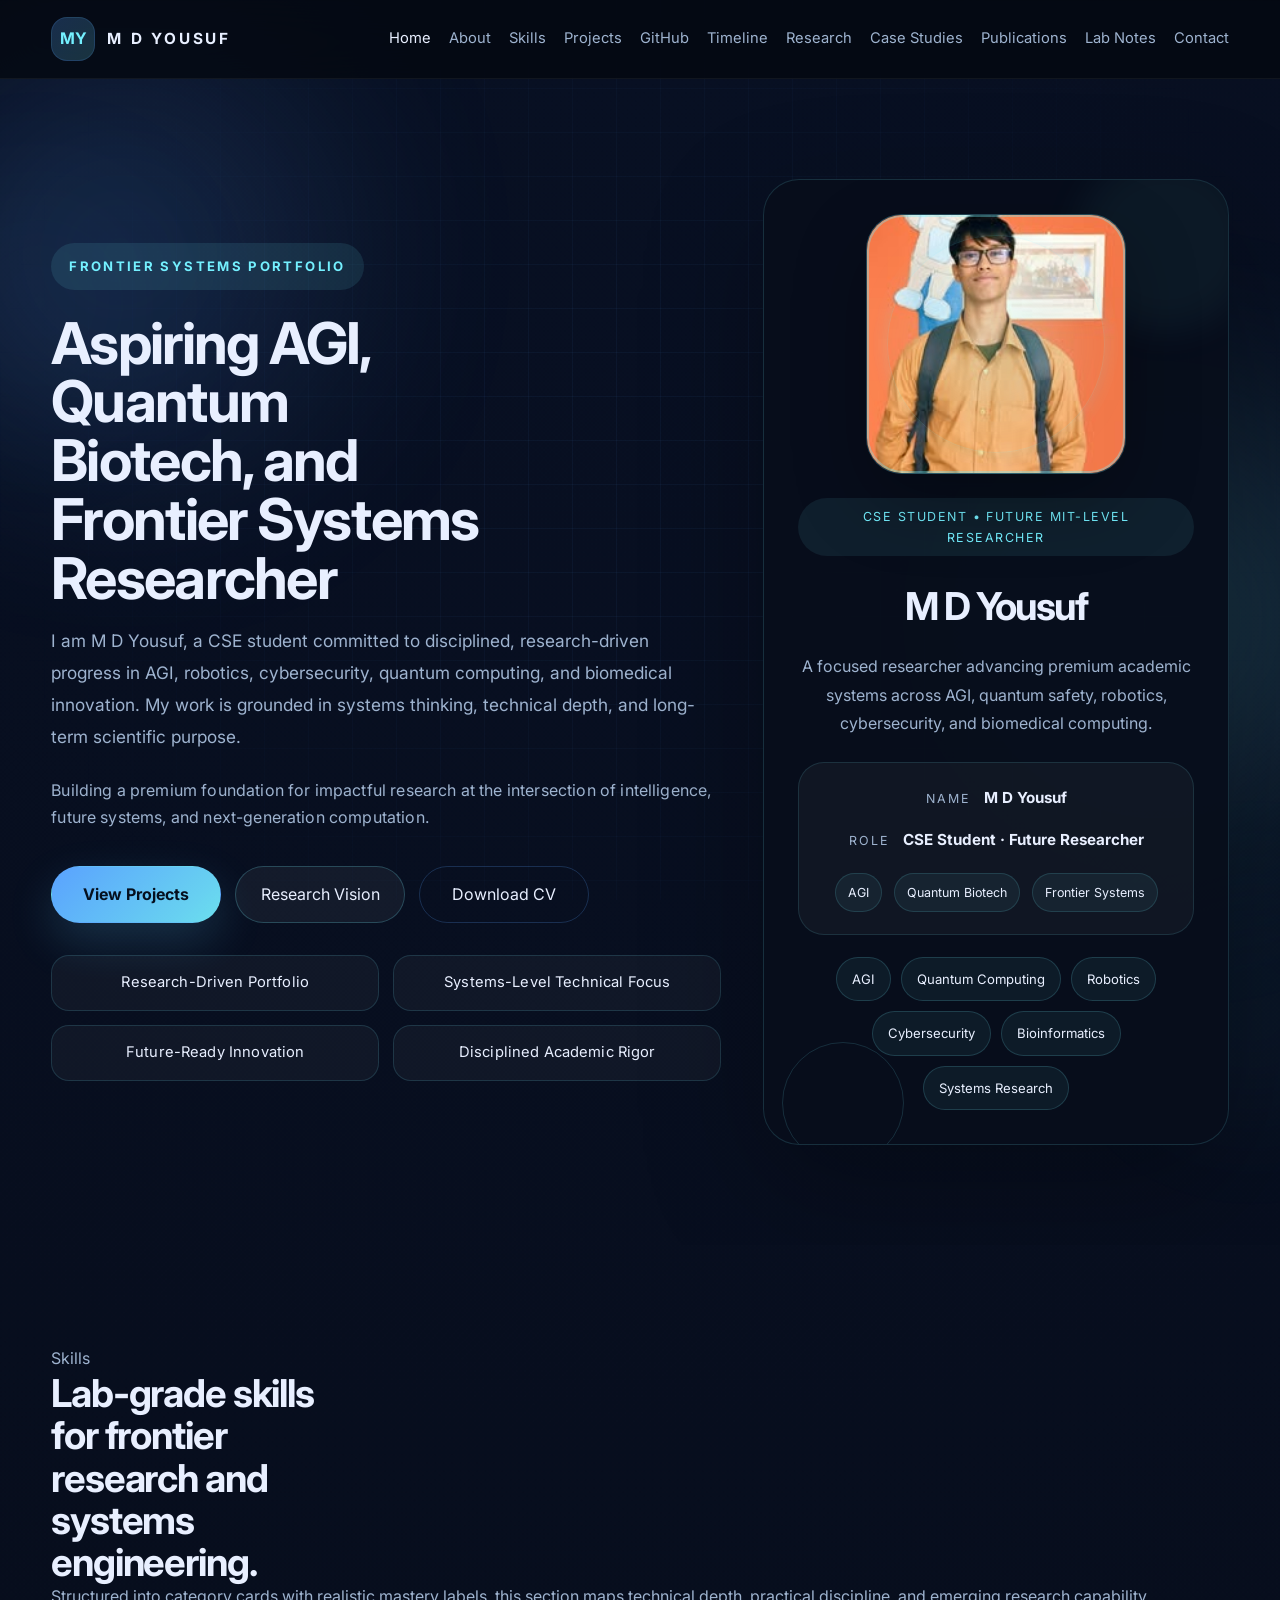
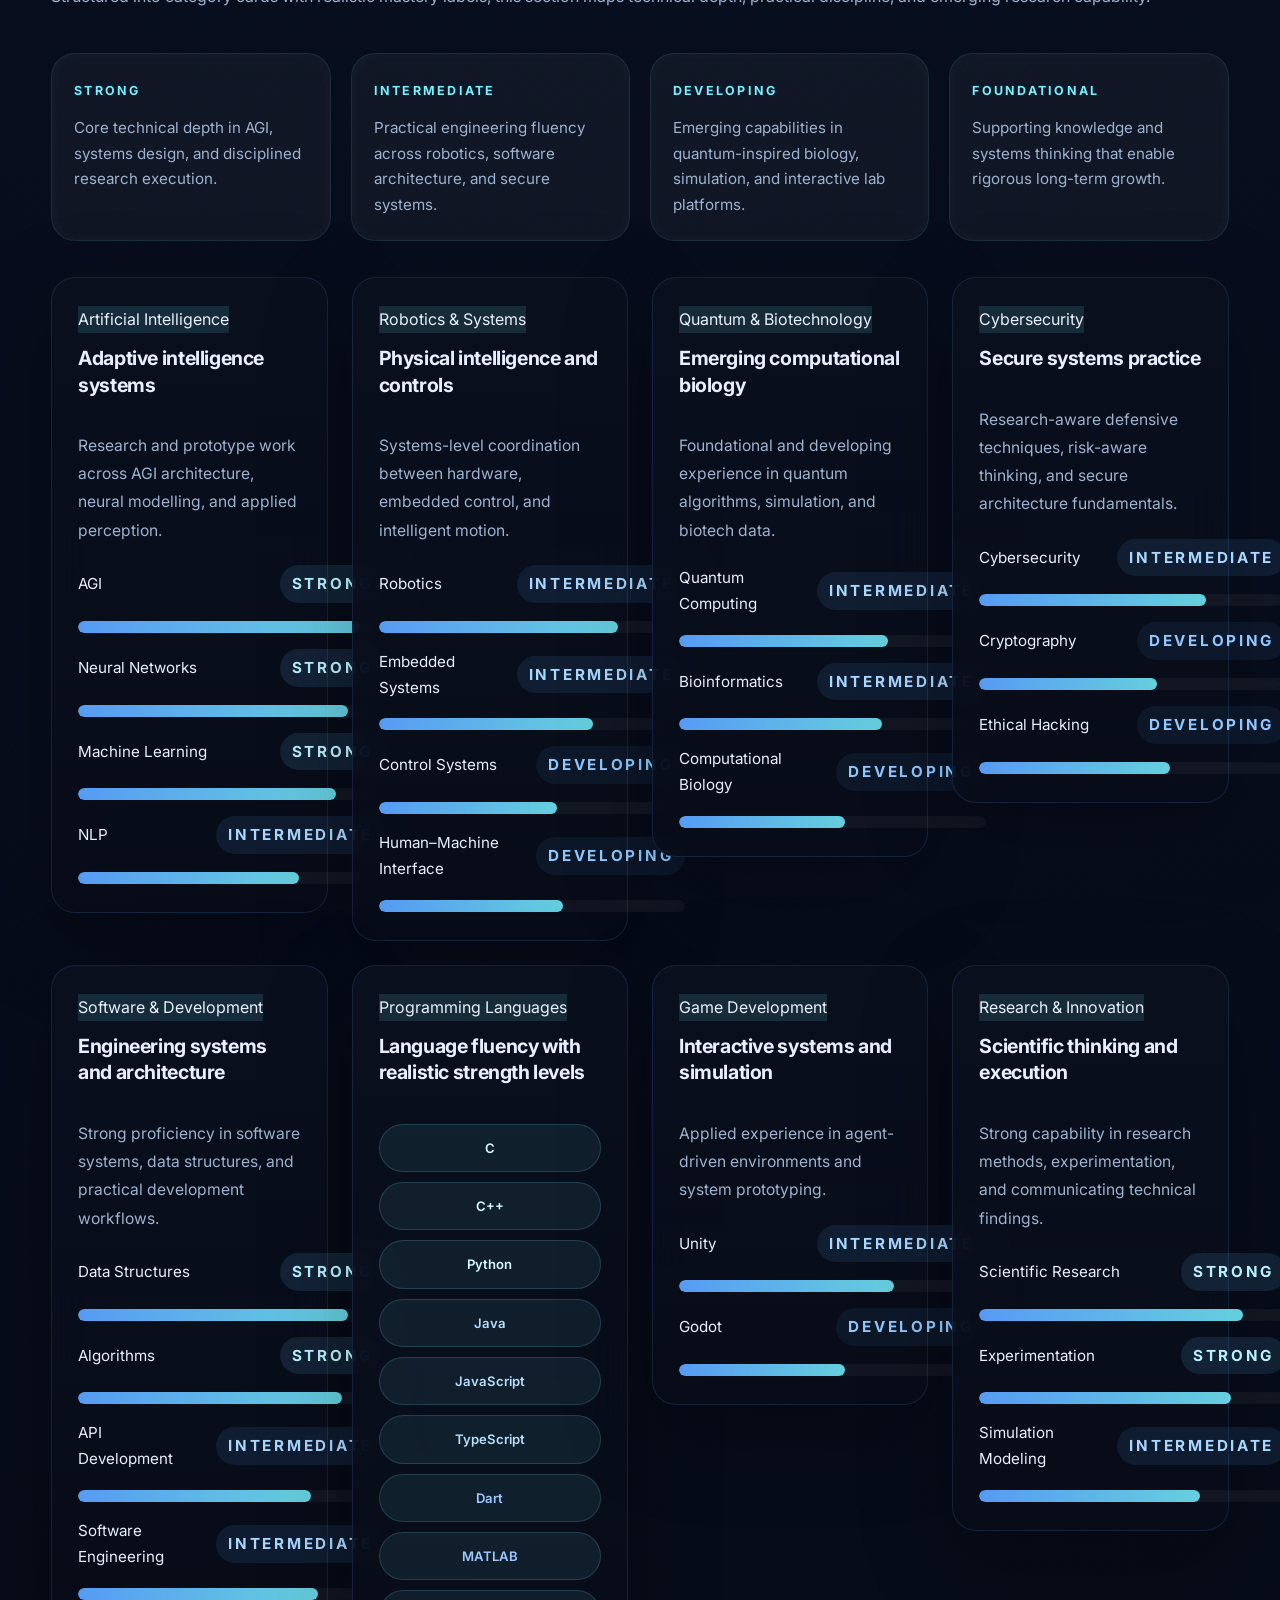
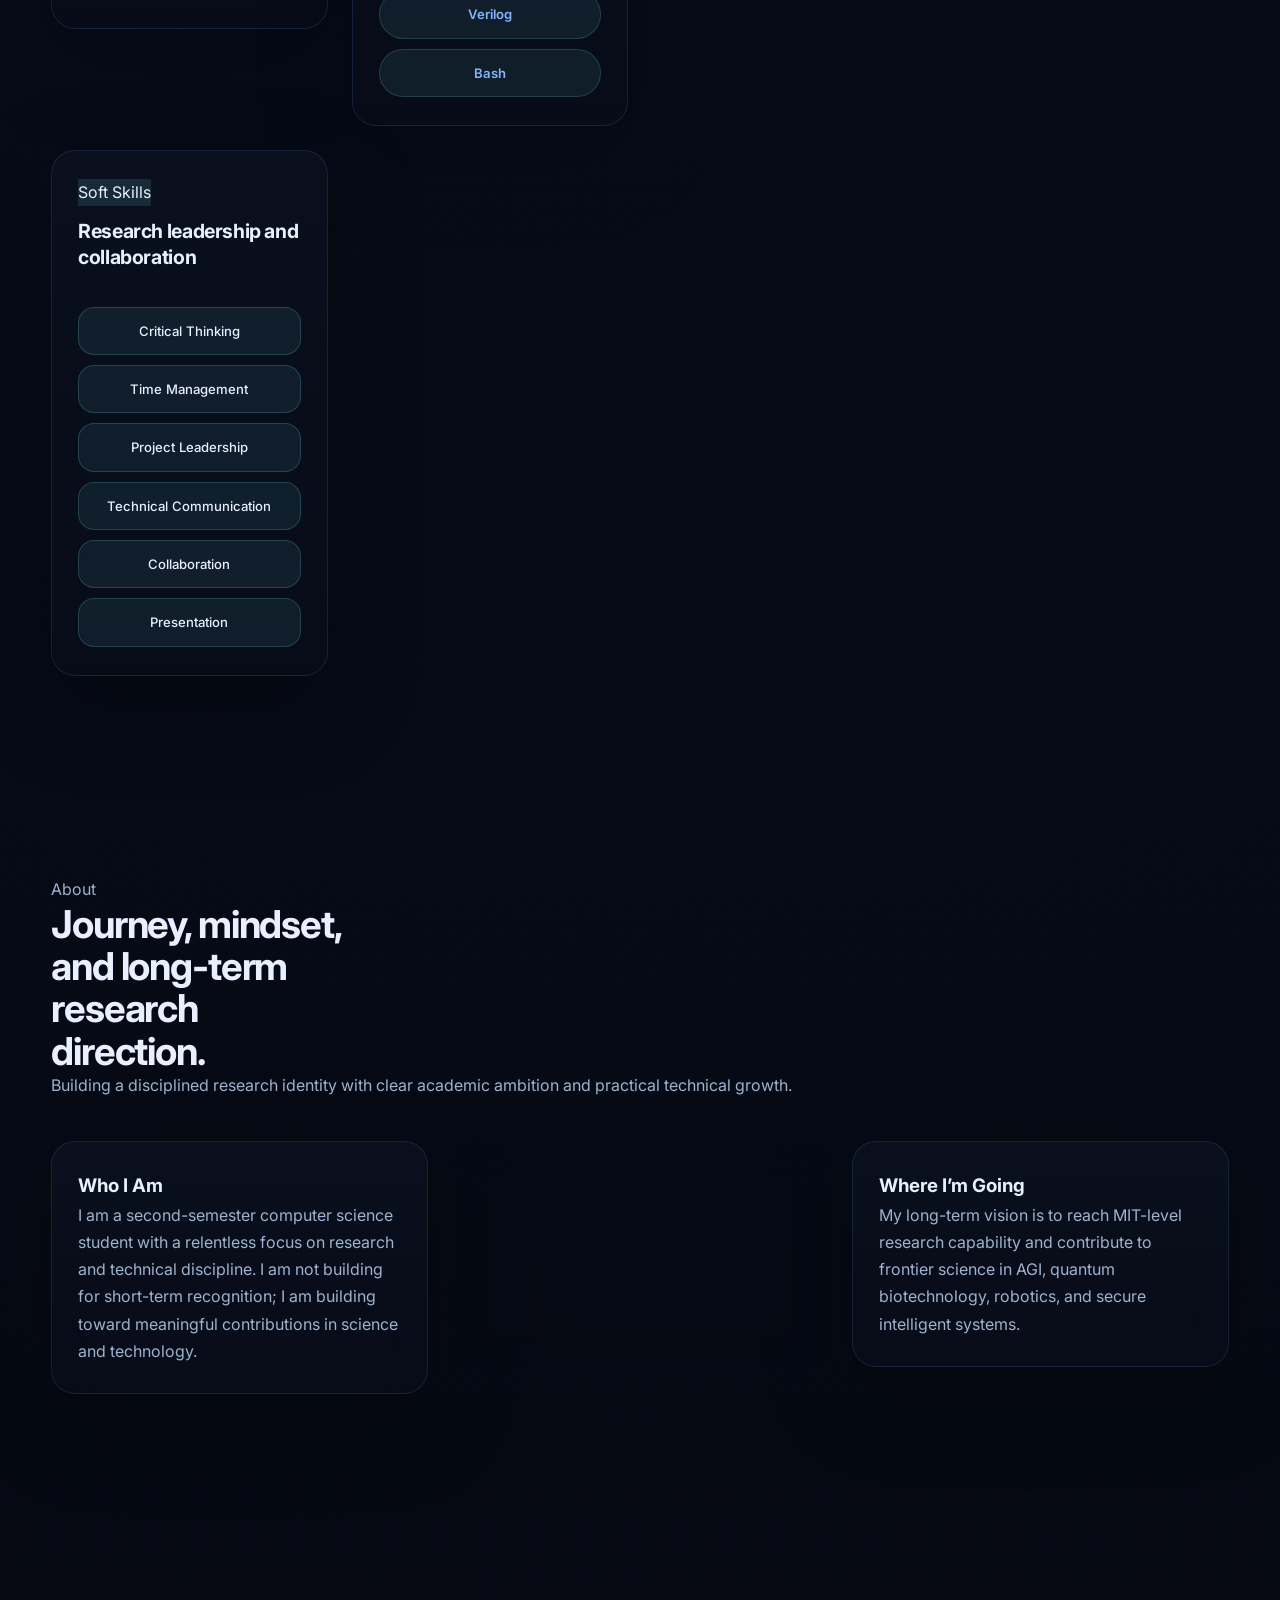
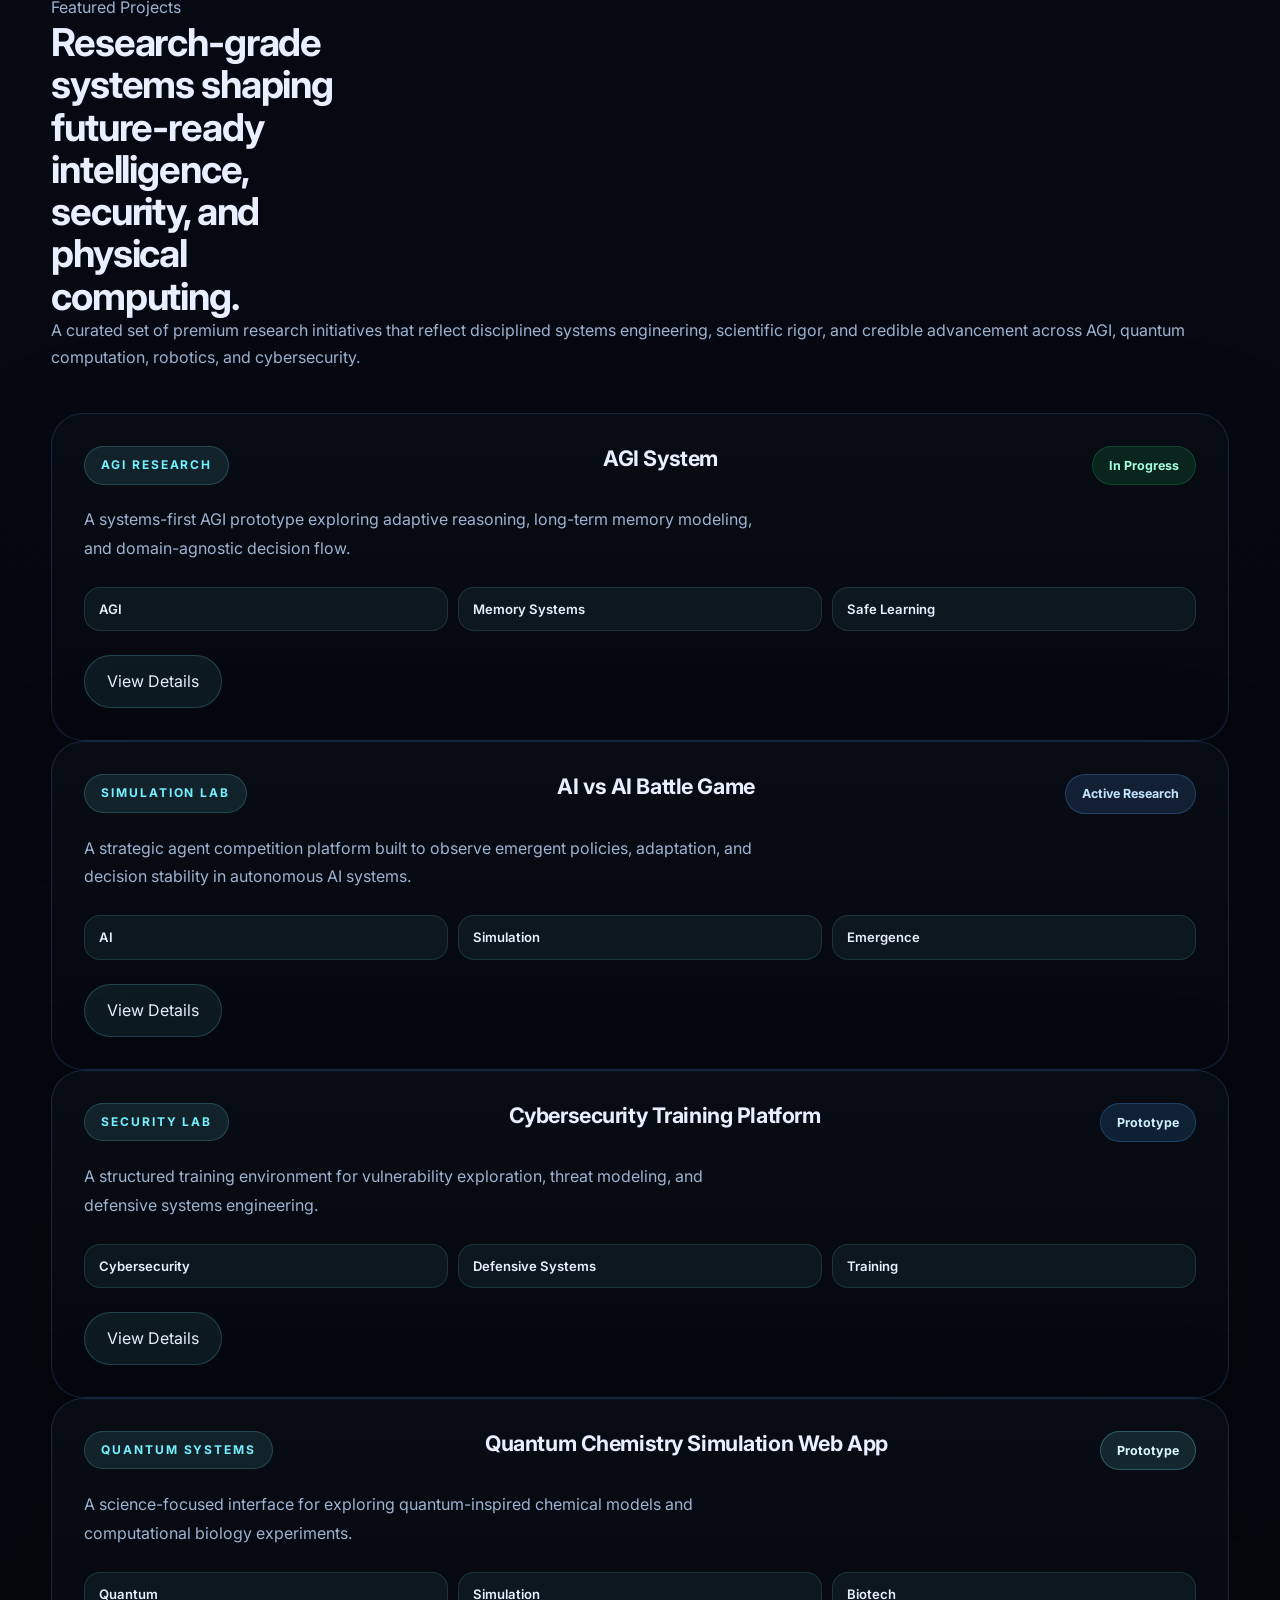
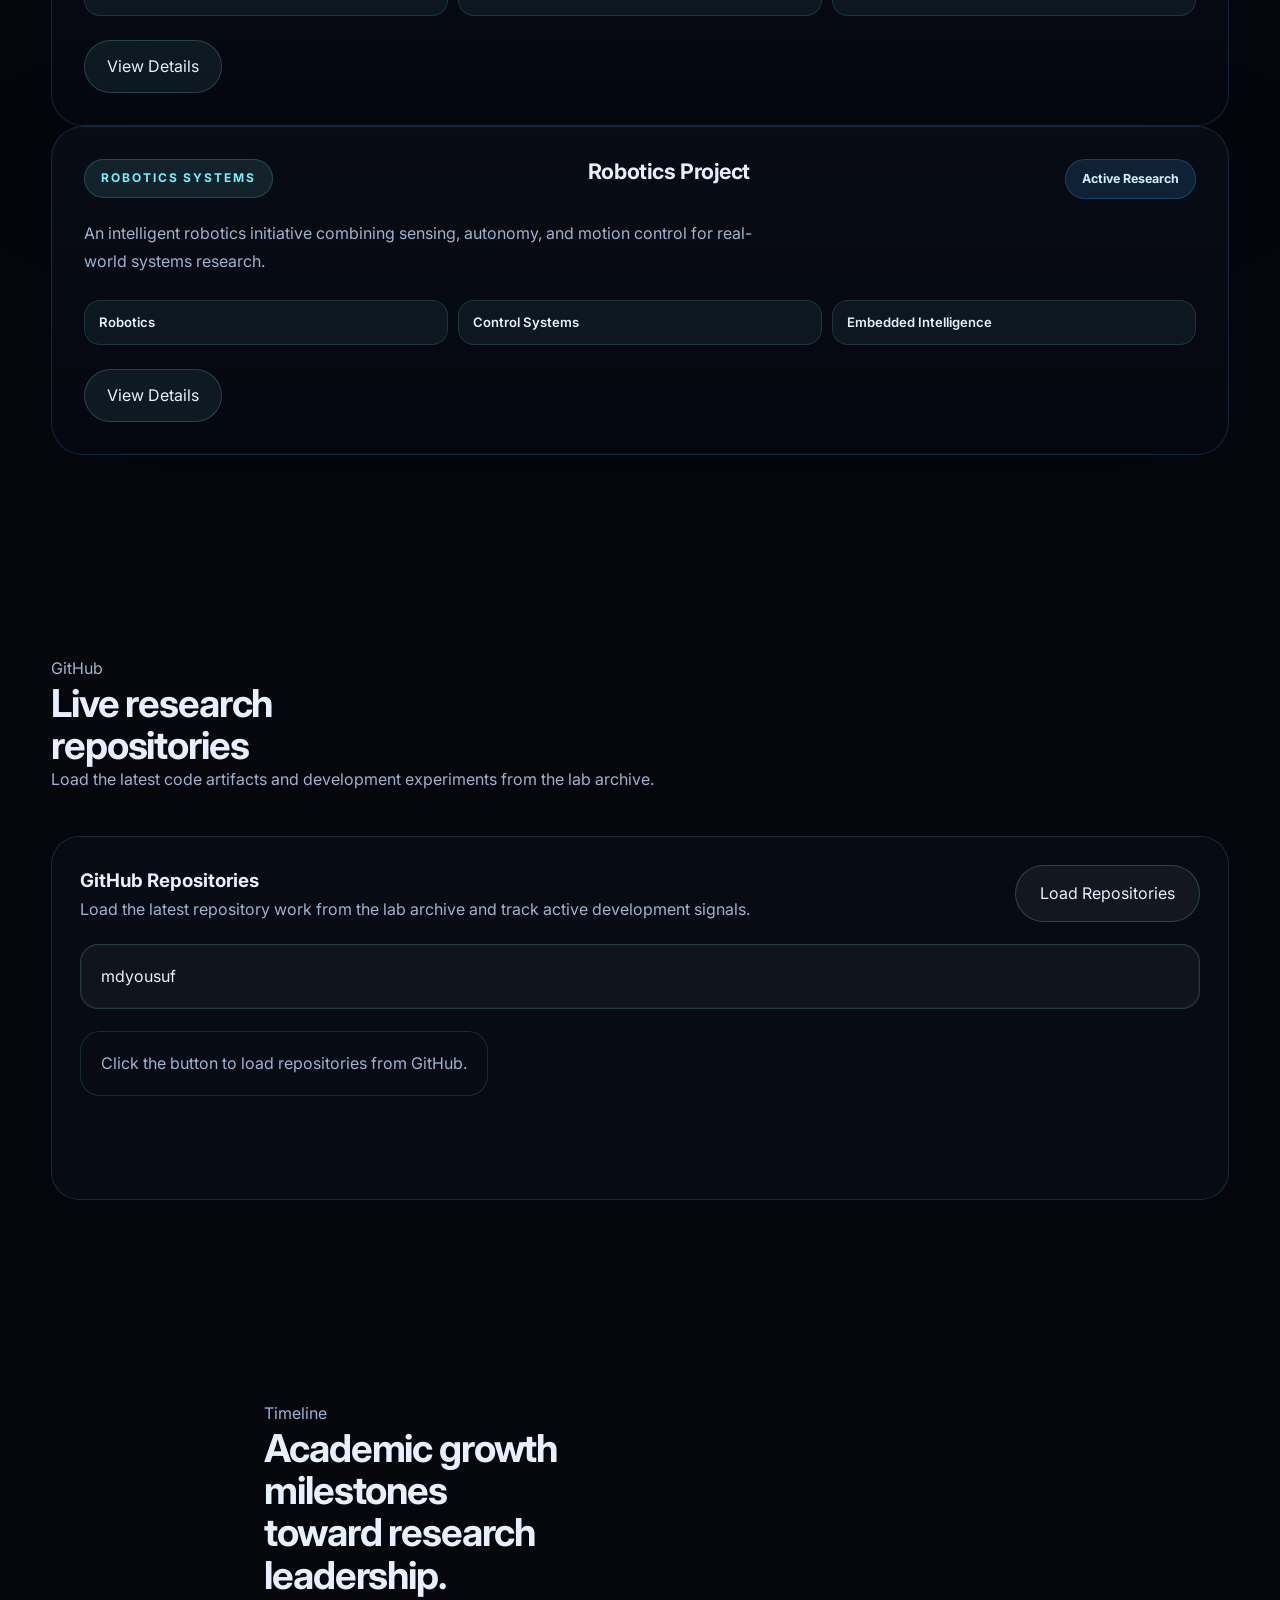
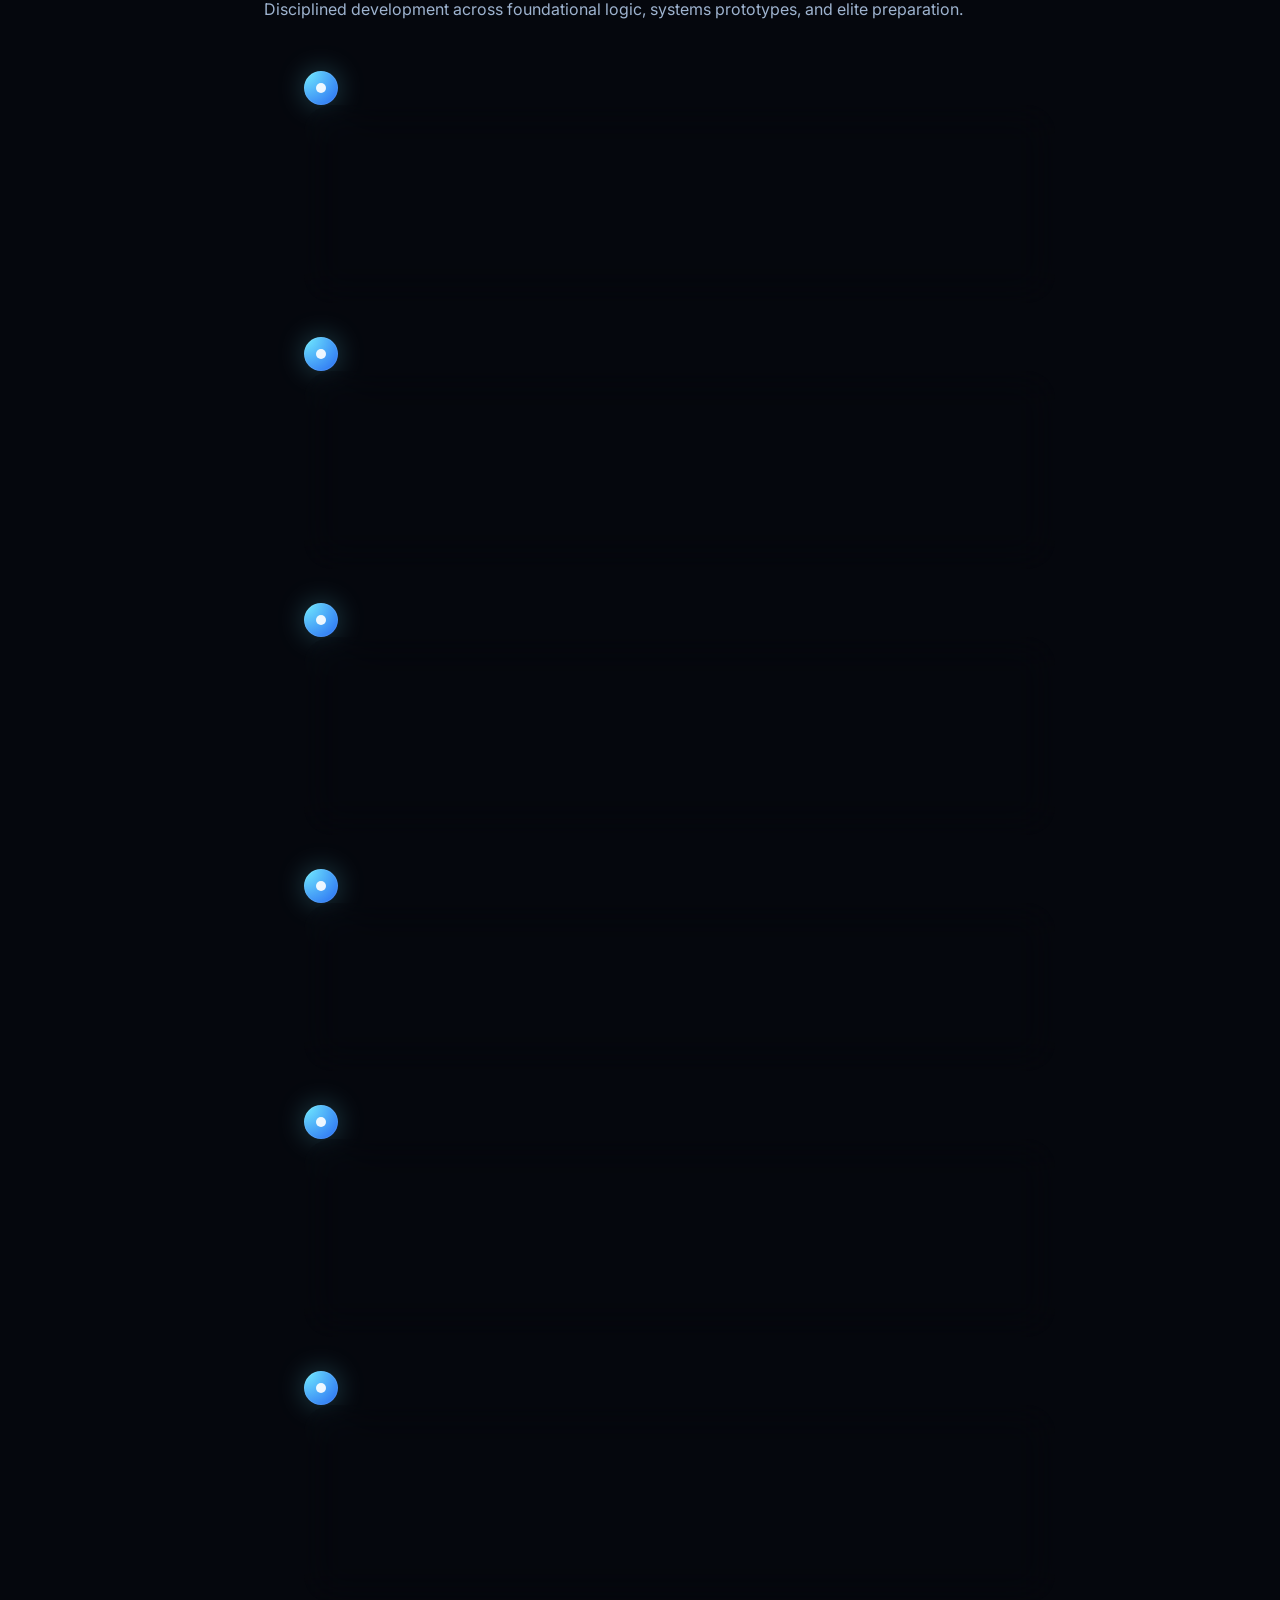
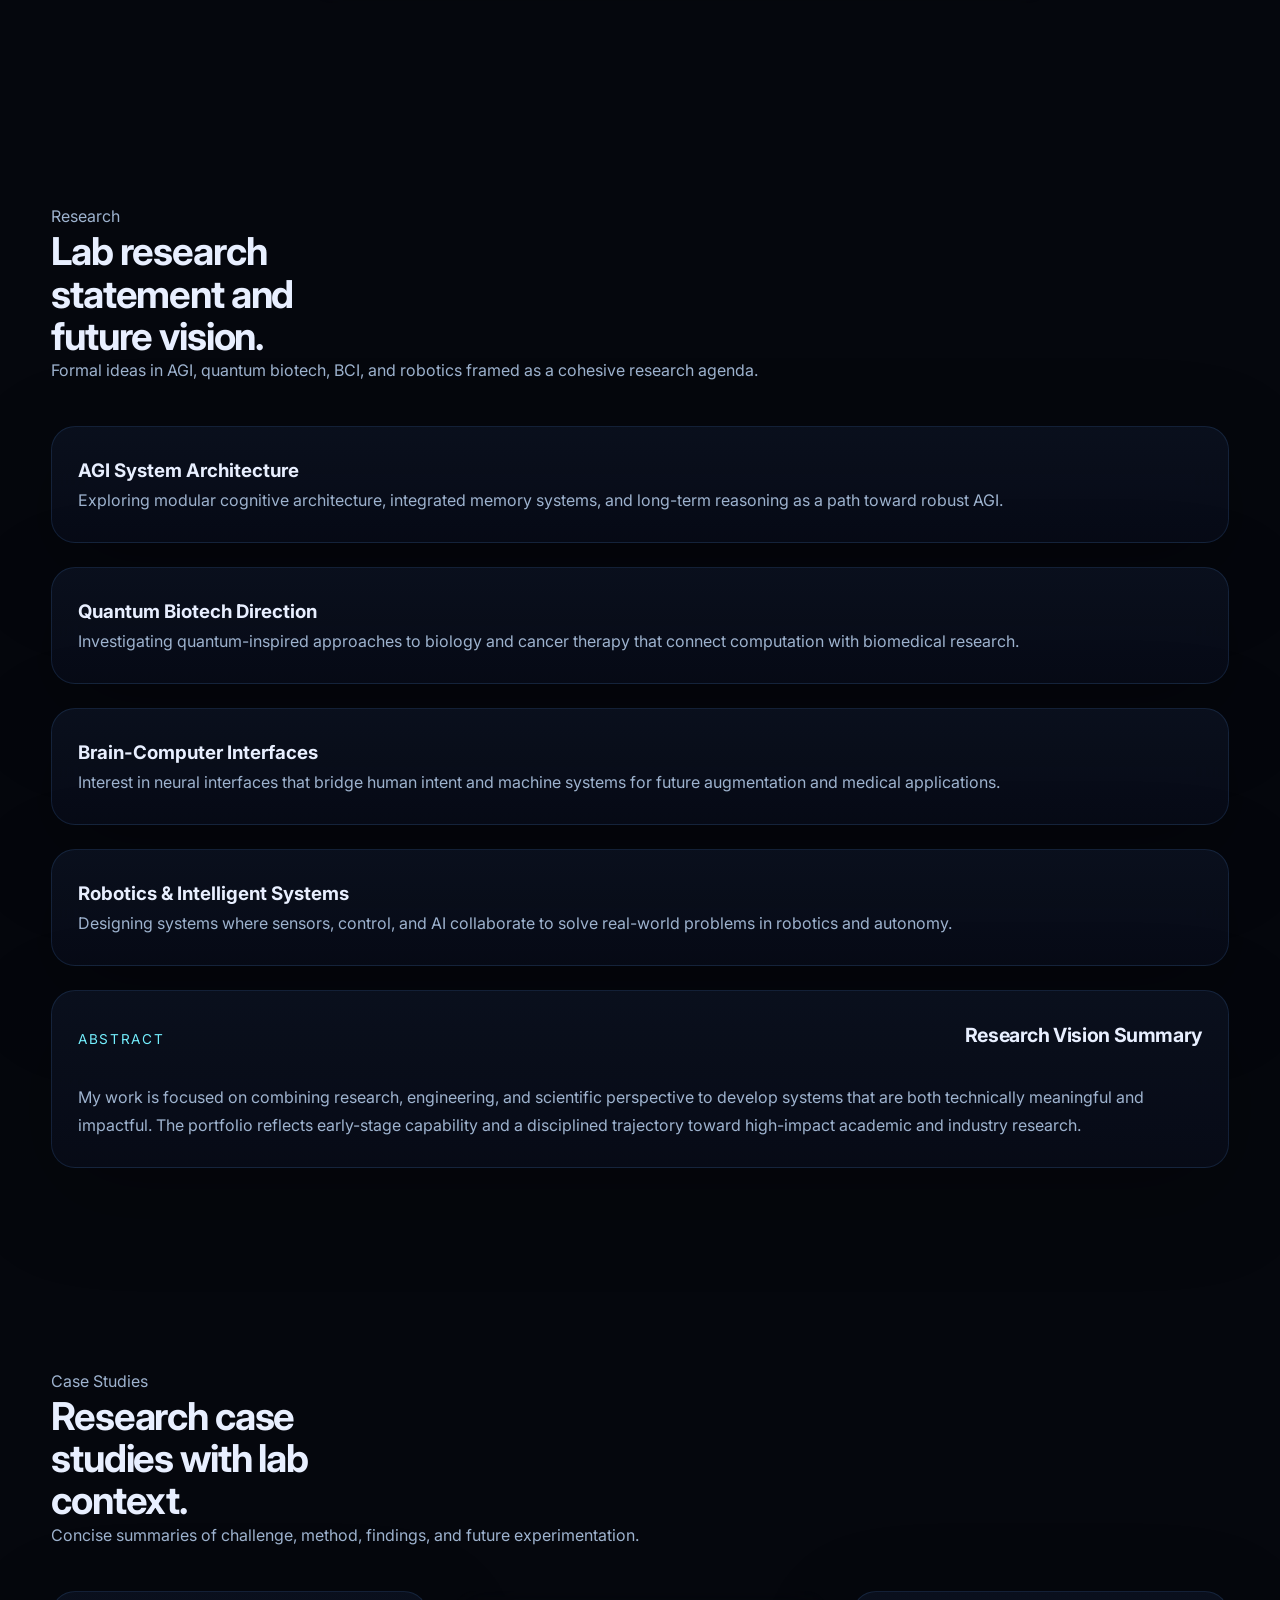
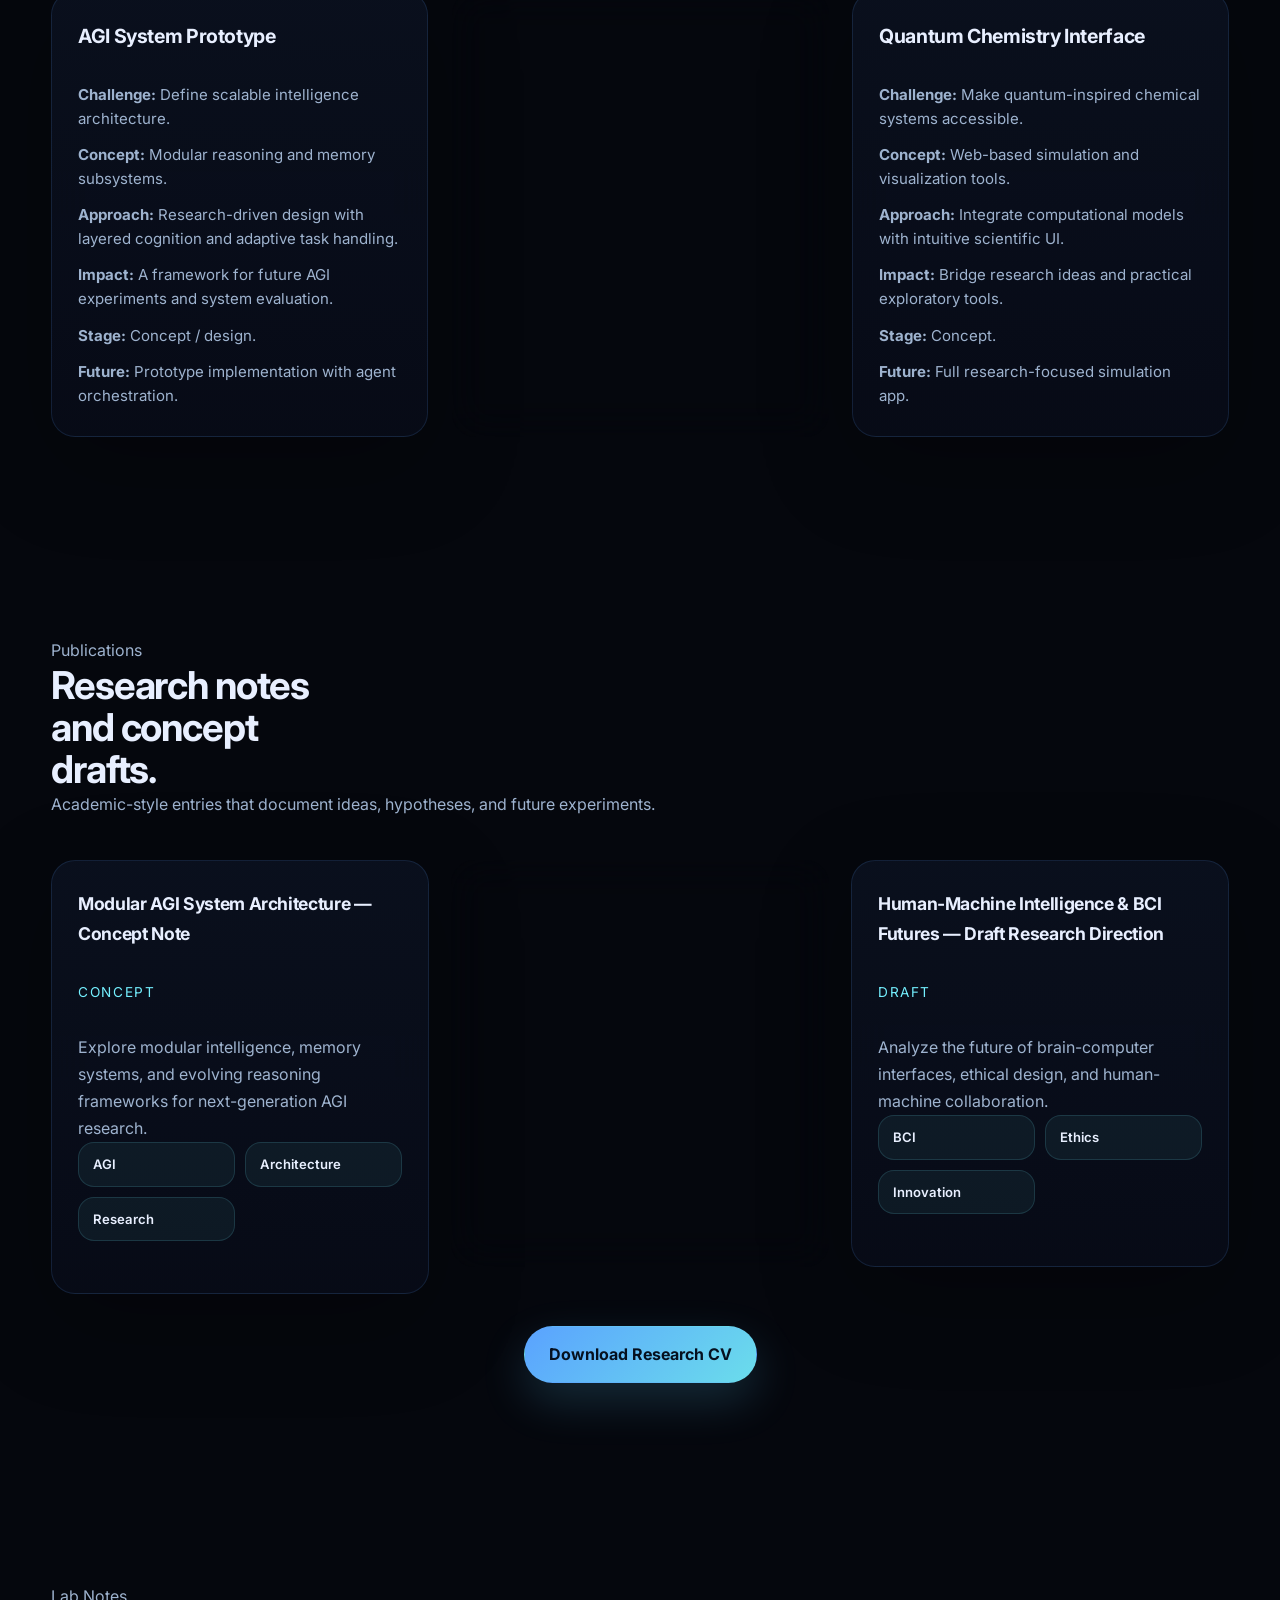
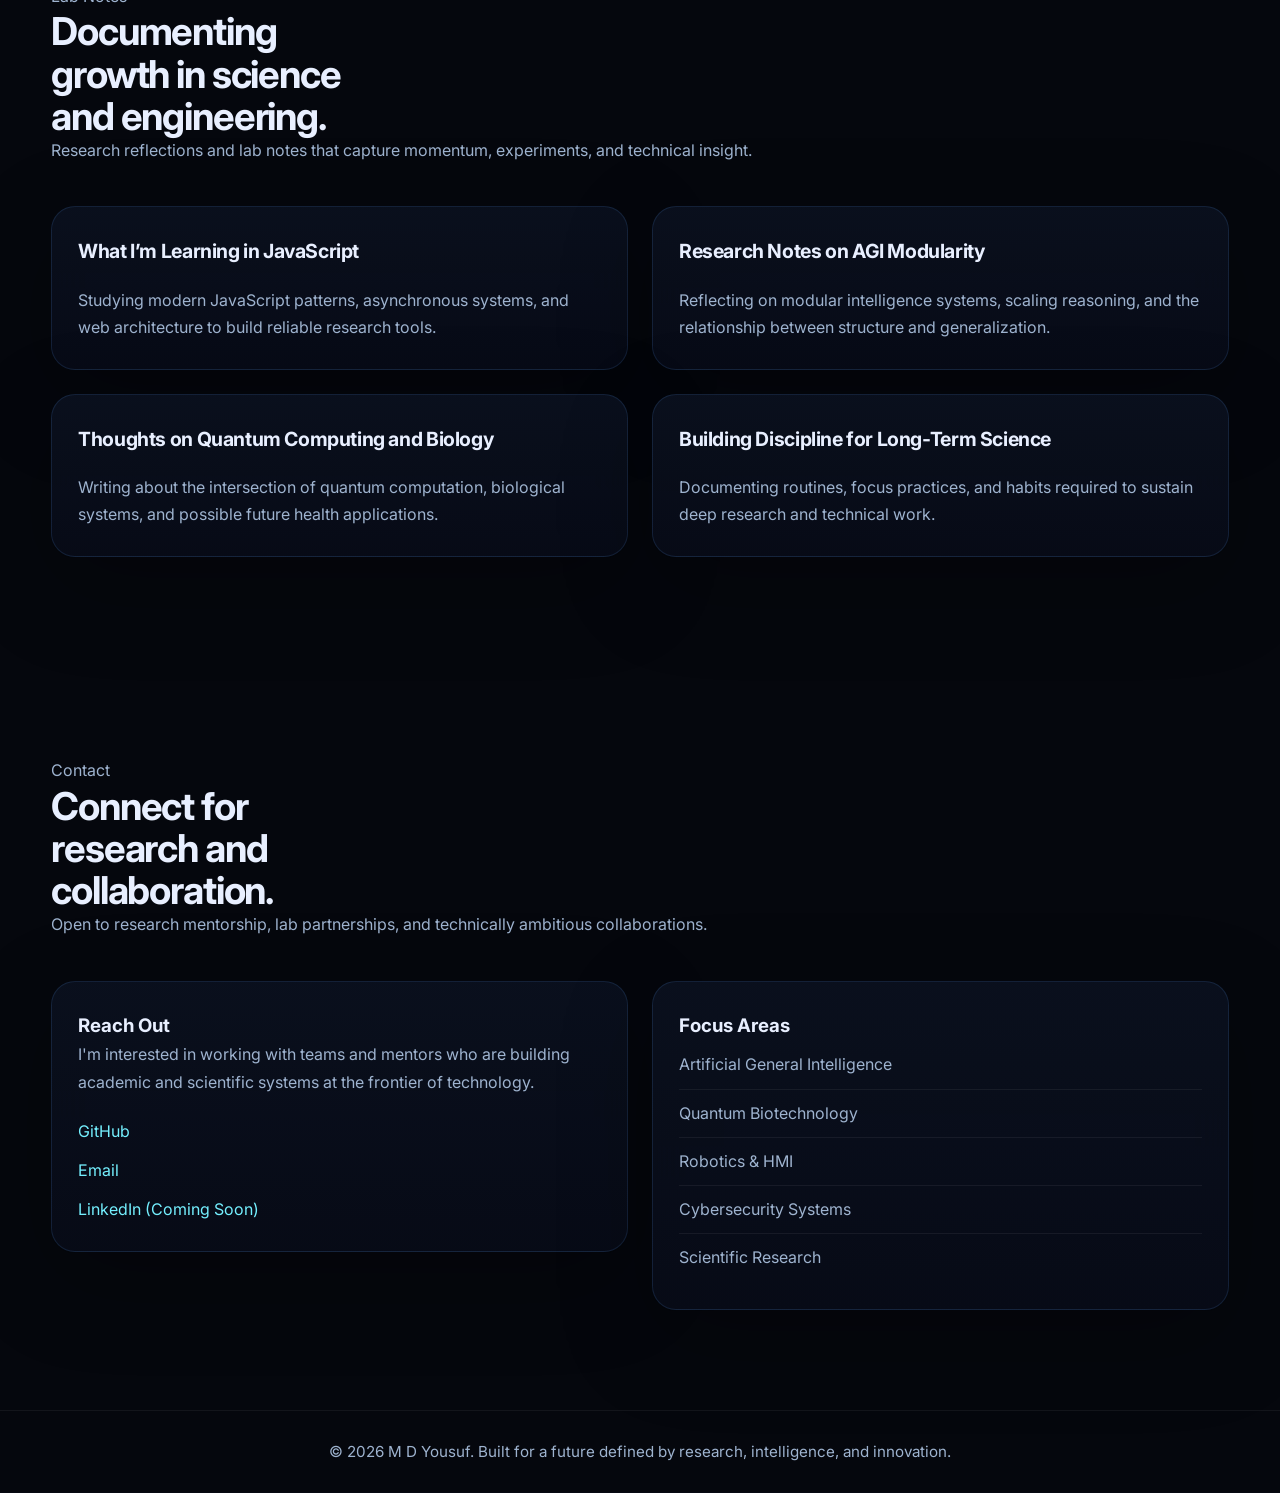
==== commit 8ec230fd: "d1" ====
--- a/index.html
+++ b/index.html
@@ -4,9 +4,9 @@
 <head>
   <meta charset="UTF-8" />
   <meta name="viewport" content="width=device-width, initial-scale=1.0" />
-  <title>M D Yousuf | Aspiring AGI, Quantum Biotech & Frontier Systems Researcher</title>
+  <title>M D Yousuf | Personal Research Lab for AGI, Quantum Biotech & Future Systems</title>
   <meta name="description"
-    content="M D Yousuf - CSE student building toward MIT-level research in AGI, quantum tech, robotics, cybersecurity, and biomedical innovation." />
+    content="A personal lab website for ambitious research across AGI, quantum biotechnology, robotics, cybersecurity, and scientific innovation." />
   <link rel="preconnect" href="https://fonts.googleapis.com" />
   <link rel="preconnect" href="https://fonts.gstatic.com" crossorigin />
   <link href="https://fonts.googleapis.com/css2?family=Inter:wght@300;400;500;600;700;800&display=swap"
@@ -42,7 +42,7 @@
         <a href="#research">Research</a>
         <a href="#case-study">Case Studies</a>
         <a href="#publications">Publications</a>
-        <a href="#blog">Learning Logs</a>
+        <a href="#blog">Lab Notes</a>
         <a href="#contact">Contact</a>
       </nav>
     </div>
@@ -50,60 +50,332 @@
 
   <main>
     <section id="hero" class="hero section">
+      <div class="hero-overlay">
+        <span class="floating-accent accent-1"></span>
+        <span class="floating-accent accent-2"></span>
+      </div>
       <div class="container hero-grid">
         <div class="hero-copy reveal">
-          <p class="eyebrow">Aspiring AGI, Quantum Biotech, and Frontier Systems Researcher</p>
-          <h1>Building a long-term foundation for MIT-level research and technology.</h1>
-          <p class="hero-subtitle">
-            I am M D Yousuf, a CSE student with disciplined research focus in AGI, robotics, cybersecurity, quantum
-            computing, and biomedical innovation.
+          <span class="hero-badge">Frontier Systems Portfolio</span>
+          <h1>Aspiring AGI, Quantum Biotech, and Frontier Systems Researcher</h1>
+          <p class="hero-intro">
+            I am M D Yousuf, a CSE student committed to disciplined, research-driven progress in AGI, robotics,
+            cybersecurity, quantum computing, and biomedical innovation. My work is grounded in systems thinking,
+            technical depth, and long-term scientific purpose.
           </p>
-          <p class="mission">
-            I am building a long-term foundation to contribute to frontier science and engineering through disciplined
-            learning, original thinking, and impactful research-driven systems.
+          <p class="hero-mission">
+            Building a premium foundation for impactful research at the intersection of intelligence, future systems, and
+            next-generation computation.
           </p>
           <div class="hero-actions">
-            <a href="#projects" class="btn btn-primary">Explore Projects</a>
-            <a href="#research" class="btn btn-secondary">View Research Vision</a>
-          </div>
-          <div class="hero-metrics">
-            <div class="metric-card">
-              <span class="metric-number">06</span>
-              <span class="metric-label">Core Focus Areas</span>
-            </div>
-            <div class="metric-card">
-              <span class="metric-number">05+</span>
-              <span class="metric-label">Featured Projects</span>
-            </div>
-            <div class="metric-card">
-              <span class="metric-number">Research</span>
-              <span class="metric-label">Mindset</span>
-            </div>
+            <a href="#projects" class="btn btn-primary">View Projects</a>
+            <a href="#research" class="btn btn-secondary">Research Vision</a>
+            <a href="cv.pdf" class="btn btn-outline">Download CV</a>
+          </div>
+
+          <div class="stat-grid">
+            <span>Research-Driven Portfolio</span>
+            <span>Systems-Level Technical Focus</span>
+            <span>Future-Ready Innovation</span>
+            <span>Disciplined Academic Rigor</span>
           </div>
         </div>
 
         <aside class="hero-panel reveal">
-          <div class="profile-frame">
-            <div class="profile-image-frame">
-              <img src="profile.jpg" alt="M D Yousuf profile photo" />
-            </div>
-          </div>
-          <div class="profile-summary">
-            <p class="eyebrow">CSE Student • Future MIT Researcher</p>
-            <h2>M D Yousuf</h2>
-            <p class="profile-text">
-              High-potential researcher with serious ambition to build systems across AGI, quantum biology, robotics,
-              cybersecurity, and human-machine interfaces.
-            </p>
-          </div>
-          <div class="badge-list">
-            <span>AGI</span>
-            <span>Quantum Tech</span>
-            <span>Robotics</span>
-            <span>Cybersecurity</span>
-            <span>Biotech</span>
+          <div class="panel-accent"></div>
+          <div class="profile-card">
+            <div class="profile-avatar-frame">
+              <img src="profile.jpg" alt="M D Yousuf profile portrait" />
+              <div class="avatar-ring"></div>
+              <div class="avatar-glow"></div>
+              <div class="avatar-orbit"></div>
+            </div>
+            <div class="profile-info">
+              <p class="eyebrow profile-eyebrow">CSE Student • Future MIT-Level Researcher</p>
+              <h2>M D Yousuf</h2>
+              <p class="profile-position">
+                A focused researcher advancing premium academic systems across AGI, quantum safety, robotics,
+                cybersecurity, and biomedical computing.
+              </p>
+              <div class="identity-card">
+                <div>
+                  <span class="identity-label">Name</span>
+                  <strong>M D Yousuf</strong>
+                </div>
+                <div>
+                  <span class="identity-label">Role</span>
+                  <strong>CSE Student · Future Researcher</strong>
+                </div>
+                <div class="identity-tags">
+                  <span>AGI</span>
+                  <span>Quantum Biotech</span>
+                  <span>Frontier Systems</span>
+                </div>
+              </div>
+              <div class="profile-tags">
+                <span>AGI</span>
+                <span>Quantum Computing</span>
+                <span>Robotics</span>
+                <span>Cybersecurity</span>
+                <span>Bioinformatics</span>
+                <span>Systems Research</span>
+              </div>
+            </div>
           </div>
         </aside>
+      </div>
+    </section>
+
+    <section id="skills" class="skills section">
+      <div class="container">
+        <div class="section-heading reveal">
+          <p class="eyebrow">Skills</p>
+          <h2>Lab-grade skills for frontier research and systems engineering.</h2>
+          <p>
+            Structured into category cards with realistic mastery labels, this section maps technical depth, practical
+            discipline, and emerging research capability.
+          </p>
+        </div>
+
+        <div class="skills-meta reveal">
+          <div class="skills-summary">
+            <span class="skill-status strong">Strong</span>
+            <p>Core technical depth in AGI, systems design, and disciplined research execution.</p>
+          </div>
+          <div class="skills-summary">
+            <span class="skill-status intermediate">Intermediate</span>
+            <p>Practical engineering fluency across robotics, software architecture, and secure systems.</p>
+          </div>
+          <div class="skills-summary">
+            <span class="skill-status developing">Developing</span>
+            <p>Emerging capabilities in quantum-inspired biology, simulation, and interactive lab platforms.</p>
+          </div>
+          <div class="skills-summary">
+            <span class="skill-status foundational">Foundational</span>
+            <p>Supporting knowledge and systems thinking that enable rigorous long-term growth.</p>
+          </div>
+        </div>
+
+        <div class="skills-grid reveal">
+          <article class="skill-card">
+            <div class="skill-card-header">
+              <span class="skill-chip category">Artificial Intelligence</span>
+              <h3>Adaptive intelligence systems</h3>
+            </div>
+            <p class="skill-copy">Research and prototype work across AGI architecture, neural modelling, and applied perception.</p>
+            <div class="skill-list">
+              <div class="skill-row">
+                <span>AGI</span>
+                <span class="skill-level strong">Strong</span>
+                <div class="skill-bar"><div class="skill-fill" data-value="92"></div></div>
+              </div>
+              <div class="skill-row">
+                <span>Neural Networks</span>
+                <span class="skill-level strong">Strong</span>
+                <div class="skill-bar"><div class="skill-fill" data-value="88"></div></div>
+              </div>
+              <div class="skill-row">
+                <span>Machine Learning</span>
+                <span class="skill-level strong">Strong</span>
+                <div class="skill-bar"><div class="skill-fill" data-value="84"></div></div>
+              </div>
+              <div class="skill-row">
+                <span>NLP</span>
+                <span class="skill-level intermediate">Intermediate</span>
+                <div class="skill-bar"><div class="skill-fill" data-value="72"></div></div>
+              </div>
+            </div>
+          </article>
+
+          <article class="skill-card">
+            <div class="skill-card-header">
+              <span class="skill-chip category">Robotics & Systems</span>
+              <h3>Physical intelligence and controls</h3>
+            </div>
+            <p class="skill-copy">Systems-level coordination between hardware, embedded control, and intelligent motion.</p>
+            <div class="skill-list">
+              <div class="skill-row">
+                <span>Robotics</span>
+                <span class="skill-level intermediate">Intermediate</span>
+                <div class="skill-bar"><div class="skill-fill" data-value="78"></div></div>
+              </div>
+              <div class="skill-row">
+                <span>Embedded Systems</span>
+                <span class="skill-level intermediate">Intermediate</span>
+                <div class="skill-bar"><div class="skill-fill" data-value="70"></div></div>
+              </div>
+              <div class="skill-row">
+                <span>Control Systems</span>
+                <span class="skill-level developing">Developing</span>
+                <div class="skill-bar"><div class="skill-fill" data-value="58"></div></div>
+              </div>
+              <div class="skill-row">
+                <span>Human–Machine Interface</span>
+                <span class="skill-level developing">Developing</span>
+                <div class="skill-bar"><div class="skill-fill" data-value="60"></div></div>
+              </div>
+            </div>
+          </article>
+
+          <article class="skill-card">
+            <div class="skill-card-header">
+              <span class="skill-chip category">Quantum & Biotechnology</span>
+              <h3>Emerging computational biology</h3>
+            </div>
+            <p class="skill-copy">Foundational and developing experience in quantum algorithms, simulation, and biotech data.</p>
+            <div class="skill-list">
+              <div class="skill-row">
+                <span>Quantum Computing</span>
+                <span class="skill-level intermediate">Intermediate</span>
+                <div class="skill-bar"><div class="skill-fill" data-value="68"></div></div>
+              </div>
+              <div class="skill-row">
+                <span>Bioinformatics</span>
+                <span class="skill-level intermediate">Intermediate</span>
+                <div class="skill-bar"><div class="skill-fill" data-value="66"></div></div>
+              </div>
+              <div class="skill-row">
+                <span>Computational Biology</span>
+                <span class="skill-level developing">Developing</span>
+                <div class="skill-bar"><div class="skill-fill" data-value="54"></div></div>
+              </div>
+            </div>
+          </article>
+
+          <article class="skill-card">
+            <div class="skill-card-header">
+              <span class="skill-chip category">Cybersecurity</span>
+              <h3>Secure systems practice</h3>
+            </div>
+            <p class="skill-copy">Research-aware defensive techniques, risk-aware thinking, and secure architecture fundamentals.</p>
+            <div class="skill-list">
+              <div class="skill-row">
+                <span>Cybersecurity</span>
+                <span class="skill-level intermediate">Intermediate</span>
+                <div class="skill-bar"><div class="skill-fill" data-value="74"></div></div>
+              </div>
+              <div class="skill-row">
+                <span>Cryptography</span>
+                <span class="skill-level developing">Developing</span>
+                <div class="skill-bar"><div class="skill-fill" data-value="58"></div></div>
+              </div>
+              <div class="skill-row">
+                <span>Ethical Hacking</span>
+                <span class="skill-level developing">Developing</span>
+                <div class="skill-bar"><div class="skill-fill" data-value="62"></div></div>
+              </div>
+            </div>
+          </article>
+
+          <article class="skill-card">
+            <div class="skill-card-header">
+              <span class="skill-chip category">Software & Development</span>
+              <h3>Engineering systems and architecture</h3>
+            </div>
+            <p class="skill-copy">Strong proficiency in software systems, data structures, and practical development workflows.</p>
+            <div class="skill-list">
+              <div class="skill-row">
+                <span>Data Structures</span>
+                <span class="skill-level strong">Strong</span>
+                <div class="skill-bar"><div class="skill-fill" data-value="88"></div></div>
+              </div>
+              <div class="skill-row">
+                <span>Algorithms</span>
+                <span class="skill-level strong">Strong</span>
+                <div class="skill-bar"><div class="skill-fill" data-value="86"></div></div>
+              </div>
+              <div class="skill-row">
+                <span>API Development</span>
+                <span class="skill-level intermediate">Intermediate</span>
+                <div class="skill-bar"><div class="skill-fill" data-value="76"></div></div>
+              </div>
+              <div class="skill-row">
+                <span>Software Engineering</span>
+                <span class="skill-level intermediate">Intermediate</span>
+                <div class="skill-bar"><div class="skill-fill" data-value="78"></div></div>
+              </div>
+            </div>
+          </article>
+
+          <article class="skill-card">
+            <div class="skill-card-header">
+              <span class="skill-chip category">Programming Languages</span>
+              <h3>Language fluency with realistic strength levels</h3>
+            </div>
+            <div class="language-grid skill-language-grid">
+              <span class="language-pill strong">C</span>
+              <span class="language-pill strong">C++</span>
+              <span class="language-pill strong">Python</span>
+              <span class="language-pill intermediate">Java</span>
+              <span class="language-pill intermediate">JavaScript</span>
+              <span class="language-pill intermediate">TypeScript</span>
+              <span class="language-pill developing">Dart</span>
+              <span class="language-pill developing">MATLAB</span>
+              <span class="language-pill foundational">Verilog</span>
+              <span class="language-pill foundational">Bash</span>
+            </div>
+          </article>
+
+          <article class="skill-card">
+            <div class="skill-card-header">
+              <span class="skill-chip category">Game Development</span>
+              <h3>Interactive systems and simulation</h3>
+            </div>
+            <p class="skill-copy">Applied experience in agent-driven environments and system prototyping.</p>
+            <div class="skill-list">
+              <div class="skill-row">
+                <span>Unity</span>
+                <span class="skill-level intermediate">Intermediate</span>
+                <div class="skill-bar"><div class="skill-fill" data-value="70"></div></div>
+              </div>
+              <div class="skill-row">
+                <span>Godot</span>
+                <span class="skill-level developing">Developing</span>
+                <div class="skill-bar"><div class="skill-fill" data-value="54"></div></div>
+              </div>
+            </div>
+          </article>
+
+          <article class="skill-card">
+            <div class="skill-card-header">
+              <span class="skill-chip category">Research & Innovation</span>
+              <h3>Scientific thinking and execution</h3>
+            </div>
+            <p class="skill-copy">Strong capability in research methods, experimentation, and communicating technical findings.</p>
+            <div class="skill-list">
+              <div class="skill-row">
+                <span>Scientific Research</span>
+                <span class="skill-level strong">Strong</span>
+                <div class="skill-bar"><div class="skill-fill" data-value="86"></div></div>
+              </div>
+              <div class="skill-row">
+                <span>Experimentation</span>
+                <span class="skill-level strong">Strong</span>
+                <div class="skill-bar"><div class="skill-fill" data-value="82"></div></div>
+              </div>
+              <div class="skill-row">
+                <span>Simulation Modeling</span>
+                <span class="skill-level intermediate">Intermediate</span>
+                <div class="skill-bar"><div class="skill-fill" data-value="72"></div></div>
+              </div>
+            </div>
+          </article>
+
+          <article class="skill-card">
+            <div class="skill-card-header">
+              <span class="skill-chip category">Soft Skills</span>
+              <h3>Research leadership and collaboration</h3>
+            </div>
+            <div class="skill-tag-list">
+              <span>Critical Thinking</span>
+              <span>Time Management</span>
+              <span>Project Leadership</span>
+              <span>Technical Communication</span>
+              <span>Collaboration</span>
+              <span>Presentation</span>
+            </div>
+          </article>
+        </div>
       </div>
     </section>
 
@@ -140,221 +412,111 @@
         </div>
       </div>
     </section>
-
-    <section id="skills" class="skills section">
-      <div class="container">
-        <div class="section-heading reveal">
-          <p class="eyebrow">Skills</p>
-          <h2>Technical categories with real-world depth.</h2>
-          <p>Organized by research, systems, and software capability.</p>
-        </div>
-
-        <div class="skills-grid reveal">
-          <article class="skill-card">
-            <h3>Artificial Intelligence</h3>
-            <div class="skill-tag-list">
-              <span>Artificial Intelligence</span>
-              <span>Machine Learning</span>
-              <span>Deep Learning</span>
-              <span>AGI</span>
-              <span>Neural Networks</span>
-              <span>NLP</span>
-              <span>Computer Vision</span>
-            </div>
-          </article>
-
-          <article class="skill-card">
-            <h3>Robotics & Systems</h3>
-            <div class="skill-tag-list">
-              <span>Robotics</span>
-              <span>Embedded Systems</span>
-              <span>IoT</span>
-              <span>HMI</span>
-              <span>Control Systems</span>
-              <span>Sensors</span>
-            </div>
-          </article>
-
-          <article class="skill-card">
-            <h3>Quantum & Biotechnology</h3>
-            <div class="skill-tag-list">
-              <span>Quantum Computing</span>
-              <span>Quantum Biology</span>
-              <span>Bioinformatics</span>
-              <span>Computational Biology</span>
-            </div>
-          </article>
-
-          <article class="skill-card">
-            <h3>Cybersecurity</h3>
-            <div class="skill-tag-list">
-              <span>Ethical Hacking</span>
-              <span>Cybersecurity</span>
-              <span>Cryptography</span>
-              <span>Network Defense</span>
-            </div>
-          </article>
-
-          <article class="skill-card">
-            <h3>Software & Development</h3>
-            <div class="skill-tag-list">
-              <span>Data Structures</span>
-              <span>Algorithms</span>
-              <span>Full Stack Web</span>
-              <span>API Development</span>
-              <span>Cloud Basics</span>
-              <span>App Development</span>
-            </div>
-          </article>
-
-          <article class="skill-card">
-            <h3>Programming Languages</h3>
-            <div class="language-grid">
-              <span class="language-pill advanced">C</span>
-              <span class="language-pill advanced">C++</span>
-              <span class="language-pill intermediate">C#</span>
-              <span class="language-pill advanced">Python</span>
-              <span class="language-pill intermediate">Java</span>
-              <span class="language-pill intermediate">JavaScript</span>
-              <span class="language-pill developing">Dart</span>
-              <span class="language-pill developing">PHP</span>
-              <span class="language-pill developing">Ruby</span>
-              <span class="language-pill developing">Go</span>
-              <span class="language-pill developing">Swift</span>
-              <span class="language-pill developing">Kotlin</span>
-              <span class="language-pill developing">TypeScript</span>
-              <span class="language-pill intermediate">HTML</span>
-              <span class="language-pill intermediate">CSS</span>
-              <span class="language-pill intermediate">SQL</span>
-              <span class="language-pill developing">MATLAB</span>
-              <span class="language-pill developing">R</span>
-              <span class="language-pill foundational">Bash</span>
-              <span class="language-pill foundational">Arduino C</span>
-              <span class="language-pill foundational">Embedded C</span>
-              <span class="language-pill foundational">GDScript</span>
-              <span class="language-pill foundational">Verilog</span>
-              <span class="language-pill foundational">PowerShell</span>
-            </div>
-          </article>
-
-          <article class="skill-card">
-            <h3>Research & Innovation</h3>
-            <div class="skill-tag-list">
-              <span>Scientific Research</span>
-              <span>Innovation Strategy</span>
-              <span>Experimentation</span>
-              <span>Simulation Modeling</span>
-              <span>Algorithm Design</span>
-              <span>Technical Communication</span>
-            </div>
-          </article>
-
-          <article class="skill-card">
-            <h3>Soft Skills</h3>
-            <div class="skill-tag-list">
-              <span>Leadership</span>
-              <span>Project Management</span>
-              <span>Collaboration</span>
-              <span>Critical Thinking</span>
-              <span>Time Management</span>
-              <span>Presentation</span>
-            </div>
-          </article>
-        </div>
-      </div>
-    </section>
-
     <section id="projects" class="projects section">
       <div class="container">
         <div class="section-heading reveal">
           <p class="eyebrow">Featured Projects</p>
-          <h2>Research-driven systems in development.</h2>
-          <p>Premium project cards with realistic technical direction and future research potential.</p>
-        </div>
-
-        <div class="projects-grid">
-          <article class="project-card reveal">
+          <h2>Research-grade systems shaping future-ready intelligence, security, and physical computing.</h2>
+          <p>
+            A curated set of premium research initiatives that reflect disciplined systems engineering, scientific rigor,
+            and credible advancement across AGI, quantum computation, robotics, and cybersecurity.
+          </p>
+        </div>
+
+        <div class="projects-grid reveal">
+          <article class="project-card">
             <div class="project-top">
+              <span class="project-label">AGI Research</span>
               <h3>AGI System</h3>
               <span class="status in-progress">In Progress</span>
             </div>
-            <p>A modular AGI architecture concept for adaptive reasoning, memory, and multi-domain intelligence.</p>
+            <p>
+              A systems-first AGI prototype exploring adaptive reasoning, long-term memory modeling, and domain-agnostic
+              decision flow.
+            </p>
             <div class="tag-cloud">
               <span>AGI</span>
-              <span>Python</span>
-              <span>Architecture</span>
-            </div>
-            <button class="demo-btn" data-title="AGI System"
-              data-demo="A modular architecture concept for AGI that emphasizes reasoning layers, knowledge graphs, and scalable learning. This is an early-stage research exploration with potential for future prototyping.">View
-              Details</button>
-          </article>
-
-          <article class="project-card reveal">
+              <span>Memory Systems</span>
+              <span>Safe Learning</span>
+            </div>
+            <button type="button" class="demo-btn" data-title="AGI System"
+              data-demo="A systems-first AGI prototype designed for research into adaptive reasoning, memory modeling, and robust decision flows. The project is framed around scalable intelligence and controlled system behavior for future-aware research." aria-label="View AGI System details">View Details</button>
+          </article>
+
+          <article class="project-card">
             <div class="project-top">
+              <span class="project-label">Simulation Lab</span>
               <h3>AI vs AI Battle Game</h3>
-              <span class="status completed">Completed</span>
-            </div>
-            <p>An experimental platform where intelligent agents compete in strategy-driven environments to study
-              adaptive behavior.</p>
+              <span class="status research">Active Research</span>
+            </div>
+            <p>
+              A strategic agent competition platform built to observe emergent policies, adaptation, and decision stability
+              in autonomous AI systems.
+            </p>
             <div class="tag-cloud">
               <span>AI</span>
               <span>Simulation</span>
-              <span>Reinforcement Learning</span>
-            </div>
-            <button class="demo-btn" data-title="AI vs AI Battle Game"
-              data-demo="A simulation environment designed to compare agent strategies and observe emergent tactics in autonomous competitions. This project bridges game design with machine intelligence research.">View
-              Details</button>
-          </article>
-
-          <article class="project-card reveal">
+              <span>Emergence</span>
+            </div>
+            <button type="button" class="demo-btn" data-title="AI vs AI Battle Game"
+              data-demo="A research platform for comparing trained agents in competitive environments. This work studies emergent behavior, strategy transfer, and agents that learn from interaction across repeated matches." aria-label="View AI vs AI Battle Game details">View Details</button>
+          </article>
+
+          <article class="project-card">
             <div class="project-top">
+              <span class="project-label">Security Lab</span>
               <h3>Cybersecurity Training Platform</h3>
-              <span class="status planning">Planning</span>
-            </div>
-            <p>A compliance-style training platform for ethical hacking, vulnerability exploration, and structured
-              cybersecurity learning.</p>
+              <span class="status active">Prototype</span>
+            </div>
+            <p>
+              A structured training environment for vulnerability exploration, threat modeling, and defensive systems
+              engineering.
+            </p>
             <div class="tag-cloud">
               <span>Cybersecurity</span>
-              <span>Web</span>
-              <span>Education</span>
-            </div>
-            <button class="demo-btn" data-title="Cybersecurity Training Platform"
-              data-demo="Designing a hands-on learning platform for security fundamentals, threat modeling, and defensive practices. This is positioned as a research-backed training environment.">View
-              Details</button>
-          </article>
-
-          <article class="project-card reveal">
+              <span>Defensive Systems</span>
+              <span>Training</span>
+            </div>
+            <button type="button" class="demo-btn" data-title="Cybersecurity Training Platform"
+              data-demo="A research-backed platform for ethical hacking, structured vulnerability analysis, and immersive security training. The platform is designed around defensive maturity, systems readiness, and applied security science." aria-label="View Cybersecurity Training Platform details">View Details</button>
+          </article>
+
+          <article class="project-card">
             <div class="project-top">
-              <h3>Quantum Chemistry Simulation</h3>
-              <span class="status planning">Planning</span>
-            </div>
-            <p>A future web app concept for exploring quantum-inspired models in chemistry and computational biology.
+              <span class="project-label">Quantum Systems</span>
+              <h3>Quantum Chemistry Simulation Web App</h3>
+              <span class="status prototype">Prototype</span>
+            </div>
+            <p>
+              A science-focused interface for exploring quantum-inspired chemical models and computational biology
+              experiments.
             </p>
             <div class="tag-cloud">
               <span>Quantum</span>
               <span>Simulation</span>
               <span>Biotech</span>
             </div>
-            <button class="demo-btn" data-title="Quantum Chemistry Simulation Web App"
-              data-demo="A concept for a scientific interface that visualizes quantum-inspired chemical systems and supports future experimentation in computational research.">View
-              Details</button>
-          </article>
-
-          <article class="project-card reveal">
+            <button type="button" class="demo-btn" data-title="Quantum Chemistry Simulation Web App"
+              data-demo="A research-oriented app for visualizing quantum-inspired chemical systems and exploratory computational biology. It is built to support scientific experimentation, data-driven insight, and disciplined lab workflows." aria-label="View Quantum Chemistry Simulation Web App details">View Details</button>
+          </article>
+
+          <article class="project-card">
             <div class="project-top">
+              <span class="project-label">Robotics Systems</span>
               <h3>Robotics Project</h3>
-              <span class="status planning">Planning</span>
-            </div>
-            <p>An intelligent robotics initiative aiming to combine sensing, control, and decision systems for
-              real-world tasks.</p>
+              <span class="status active">Active Research</span>
+            </div>
+            <p>
+              An intelligent robotics initiative combining sensing, autonomy, and motion control for real-world systems
+              research.
+            </p>
             <div class="tag-cloud">
               <span>Robotics</span>
-              <span>Embedded</span>
-              <span>Control</span>
-            </div>
-            <button class="demo-btn" data-title="Robotics Project"
-              data-demo="A future robotics initiative focused on intelligent autonomy, real-time sensing, and motion control. Designed to integrate software intelligence with physical systems.">View
-              Details</button>
+              <span>Control Systems</span>
+              <span>Embedded Intelligence</span>
+            </div>
+            <button type="button" class="demo-btn" data-title="Robotics Project"
+              data-demo="A robotics initiative focused on intelligent autonomy, real-time perception, and control systems. The work explores how software intelligence integrates with physical machinery for practical research outcomes." aria-label="View Robotics Project details">View Details</button>
           </article>
         </div>
       </div>
@@ -364,15 +526,15 @@
       <div class="container">
         <div class="section-heading reveal">
           <p class="eyebrow">GitHub</p>
-          <h2>Live repository showcase</h2>
-          <p>Fetch your latest public repositories and display them as polished research and development cards.</p>
-        </div>
-
-        <div class="github-card glass-card reveal">
+          <h2>Live research repositories</h2>
+          <p>Load the latest code artifacts and development experiments from the lab archive.</p>
+        </div>
+
+        <div class="github-card glass-card reveal" data-default-username="mdyousuf">
           <div class="github-head">
             <div>
               <h3>GitHub Repositories</h3>
-              <p>Use the GitHub API to load repository data in real time.</p>
+              <p>Load the latest repository work from the lab archive and track active development signals.</p>
             </div>
             <button id="loadGithubBtn" class="btn btn-secondary small-btn">Load Repositories</button>
           </div>
@@ -381,8 +543,8 @@
             <input type="text" id="githubUsername" placeholder="Enter GitHub username" value="mdyousuf" />
           </div>
 
-          <div id="githubResult" class="github-result">
-            <p class="muted">Click the button to load repositories from GitHub.</p>
+          <div id="githubResult" class="github-result" aria-live="polite">
+            <p class="state-message muted">Click the button to load repositories from GitHub.</p>
           </div>
         </div>
       </div>
@@ -392,8 +554,8 @@
       <div class="container">
         <div class="section-heading reveal">
           <p class="eyebrow">Timeline</p>
-          <h2>Growth stages toward research leadership.</h2>
-          <p>Structured stages of skill growth, project development, and scientific readiness.</p>
+          <h2>Academic growth milestones toward research leadership.</h2>
+          <p>Disciplined development across foundational logic, systems prototypes, and elite preparation.</p>
         </div>
         <div class="timeline">
           <div class="timeline-item reveal">
@@ -407,9 +569,9 @@
           <div class="timeline-item reveal">
             <div class="timeline-dot"></div>
             <div class="timeline-content glass-card">
-              <span class="timeline-date">Skill Expansion</span>
+              <span class="timeline-date">Broad Skill Acquisition</span>
               <h3>2024</h3>
-              <p>Deepening knowledge in AI, robotics, quantum concepts, and security through projects and study.</p>
+              <p>Deepening knowledge in AI, robotics, quantum systems, and cybersecurity through focused projects.</p>
             </div>
           </div>
           <div class="timeline-item reveal">
@@ -417,7 +579,7 @@
             <div class="timeline-content glass-card">
               <span class="timeline-date">Project Building</span>
               <h3>2024 - 2025</h3>
-              <p>Creating practical systems and prototypes that reflect research-minded engineering.</p>
+              <p>Building practical systems and prototypes that reflect research-minded engineering and technical depth.</p>
             </div>
           </div>
           <div class="timeline-item reveal">
@@ -425,24 +587,23 @@
             <div class="timeline-content glass-card">
               <span class="timeline-date">Research Thinking</span>
               <h3>2025 - 2026</h3>
-              <p>Cultivating academic writing, experimental mindset, and higher-level systems reasoning.</p>
+              <p>Cultivating academic writing, experimental rigor, and systems-level problem solving.</p>
             </div>
           </div>
           <div class="timeline-item reveal">
             <div class="timeline-dot"></div>
             <div class="timeline-content glass-card">
-              <span class="timeline-date">MIT Preparation</span>
+              <span class="timeline-date">MIT-Level Preparation</span>
               <h3>2026 - 2028</h3>
-              <p>Preparing for elite research programs with focused work in systems, science, and theory.</p>
+              <p>Preparing for elite research programs with intensive work in advanced systems, science, and theory.</p>
             </div>
           </div>
           <div class="timeline-item reveal">
             <div class="timeline-dot"></div>
             <div class="timeline-content glass-card">
-              <span class="timeline-date">Future Contribution</span>
+              <span class="timeline-date">Frontier Scientific Contribution</span>
               <h3>2028+</h3>
-              <p>Contributing to frontier science across AGI, quantum biotech, robotics, and human-machine innovation.
-              </p>
+              <p>Contributing to frontier science across AGI, quantum biotech, robotics, and human-machine innovation.</p>
             </div>
           </div>
         </div>
@@ -453,8 +614,8 @@
       <div class="container">
         <div class="section-heading reveal">
           <p class="eyebrow">Research</p>
-          <h2>Mini research statement and future vision.</h2>
-          <p>Structured ideas in AGI, quantum biotech, BCI, and robotics with a serious academic tone.</p>
+          <h2>Lab research statement and future vision.</h2>
+          <p>Formal ideas in AGI, quantum biotech, BCI, and robotics framed as a cohesive research agenda.</p>
         </div>
 
         <div class="research-grid">
@@ -498,8 +659,8 @@
       <div class="container">
         <div class="section-heading reveal">
           <p class="eyebrow">Case Studies</p>
-          <h2>Premium research project summaries.</h2>
-          <p>Structured case studies detailing challenge, approach, impact, and future direction.</p>
+          <h2>Research case studies with lab context.</h2>
+          <p>Concise summaries of challenge, method, findings, and future experimentation.</p>
         </div>
 
         <div class="case-study-grid">
@@ -549,8 +710,8 @@
       <div class="container">
         <div class="section-heading reveal">
           <p class="eyebrow">Publications</p>
-          <h2>Research notes and concept papers.</h2>
-          <p>Academic-style entries that are ready to expand into detailed papers.</p>
+          <h2>Research notes and concept drafts.</h2>
+          <p>Academic-style entries that document ideas, hypotheses, and future experiments.</p>
         </div>
 
         <div class="publications-grid">
@@ -605,9 +766,9 @@
     <section id="blog" class="blog section">
       <div class="container">
         <div class="section-heading reveal">
-          <p class="eyebrow">Learning Logs</p>
+          <p class="eyebrow">Lab Notes</p>
           <h2>Documenting growth in science and engineering.</h2>
-          <p>Intelligent reflections and learning notes for long-term progress.</p>
+          <p>Research reflections and lab notes that capture momentum, experiments, and technical insight.</p>
         </div>
 
         <div class="blog-grid">
@@ -640,7 +801,7 @@
         <div class="section-heading reveal">
           <p class="eyebrow">Contact</p>
           <h2>Connect for research and collaboration.</h2>
-          <p>Open to discussions on research projects, internships, and future scientific partnerships.</p>
+          <p>Open to research mentorship, lab partnerships, and technically ambitious collaborations.</p>
         </div>
 
         <div class="contact-grid">
--- a/styles.css
+++ b/styles.css
@@ -170,33 +170,69 @@
   min-height: 100vh;
   display: grid;
   align-items: center;
+  position: relative;
+  overflow: hidden;
+}
+
+.hero-overlay {
+  position: absolute;
+  inset: 0;
+  pointer-events: none;
+}
+
+.floating-accent {
+  position: absolute;
+  width: 220px;
+  height: 220px;
+  border-radius: 50%;
+  filter: blur(84px);
+  opacity: 0.32;
+}
+
+.floating-accent.accent-1 {
+  background: rgba(90, 162, 255, 0.22);
+  top: 10%;
+  left: -5%;
+}
+
+.floating-accent.accent-2 {
+  background: rgba(116, 240, 255, 0.18);
+  bottom: 12%;
+  right: -8%;
 }
 
 .hero-grid {
   display: grid;
-  grid-template-columns: 1.2fr 0.8fr;
+  grid-template-columns: 1.18fr 0.82fr;
   gap: 42px;
   align-items: center;
 }
 
-.eyebrow {
+.hero-badge {
+  display: inline-flex;
+  align-items: center;
+  gap: 10px;
+  padding: 12px 18px;
+  border-radius: 999px;
+  background: rgba(116, 240, 255, 0.1);
   color: var(--primary-2);
+  font-size: 0.82rem;
+  font-weight: 700;
+  letter-spacing: 0.18em;
   text-transform: uppercase;
-  letter-spacing: 0.22em;
-  font-size: 0.75rem;
-  margin-bottom: 18px;
+  margin-bottom: 24px;
 }
 
 .hero-copy h1,
 .section-heading h2 {
-  font-size: clamp(2.8rem, 4vw, 4.4rem);
-  line-height: 1.04;
+  font-size: clamp(3rem, 4.5vw, 4.8rem);
+  line-height: 1.02;
   letter-spacing: -0.03em;
   max-width: 12ch;
 }
 
-.hero-subtitle,
-.mission,
+.hero-intro,
+.hero-mission,
 .section-heading p,
 .glass-card p,
 .project-card p,
@@ -208,22 +244,26 @@
   color: var(--muted);
 }
 
-.hero-subtitle {
+.hero-intro {
+  max-width: 720px;
+  margin-top: 18px;
   font-size: 1.08rem;
-  max-width: 760px;
-  margin-bottom: 20px;
-}
-
-.mission {
-  max-width: 700px;
-  margin-bottom: 30px;
+  line-height: 1.85;
+}
+
+.hero-mission {
+  max-width: 680px;
+  margin-top: 24px;
+  margin-bottom: 34px;
+  font-size: 1rem;
+  letter-spacing: 0.01em;
 }
 
 .hero-actions {
   display: flex;
   flex-wrap: wrap;
   gap: 14px;
-  margin-bottom: 36px;
+  margin-bottom: 32px;
 }
 
 .btn {
@@ -233,92 +273,509 @@
   border-radius: 999px;
   padding: 14px 24px;
   border: 1px solid transparent;
-  transition: transform 0.25s ease, box-shadow 0.25s ease, background 0.25s ease;
+  transition: transform 0.28s ease, box-shadow 0.28s ease, background 0.28s ease, border-color 0.28s ease;
   cursor: pointer;
+  min-width: 170px;
+}
+
+.btn:hover {
+  transform: translateY(-2px);
 }
 
 .btn-primary {
-  background: linear-gradient(135deg, var(--primary), var(--primary-2));
+  background: linear-gradient(135deg, rgba(90, 162, 255, 1), rgba(116, 240, 255, 0.92));
   color: #05101f;
   font-weight: 700;
-}
-
-.btn-primary:hover {
-  transform: translateY(-2px);
-  box-shadow: 0 18px 40px rgba(90, 162, 255, 0.24);
+  box-shadow: 0 18px 46px rgba(97, 204, 255, 0.18);
 }
 
 .btn-secondary {
-  border-color: var(--line);
+  border-color: rgba(116, 240, 255, 0.22);
+  background: rgba(255, 255, 255, 0.05);
+  color: var(--text);
+}
+
+.btn-secondary:hover {
+  background: rgba(255, 255, 255, 0.12);
+}
+
+.btn-outline {
+  border-color: rgba(90, 162, 255, 0.22);
+  background: transparent;
+  color: var(--text);
+}
+
+.btn-outline:hover {
+  background: rgba(90, 162, 255, 0.08);
+}
+
+.stat-grid {
+  display: grid;
+  grid-template-columns: repeat(2, minmax(0, 1fr));
+  gap: 14px;
+  margin-top: 18px;
+}
+
+.stat-grid span {
+  display: inline-flex;
+  align-items: center;
+  justify-content: center;
+  min-height: 56px;
+  padding: 0 16px;
+  border-radius: 18px;
+  border: 1px solid rgba(116, 240, 255, 0.14);
   background: rgba(255, 255, 255, 0.04);
   color: var(--text);
-}
-
-.btn-secondary:hover {
-  background: rgba(255, 255, 255, 0.08);
-}
-
-.small-btn {
-  padding: 11px 18px;
-}
-
-.hero-metrics {
-  display: grid;
-  grid-template-columns: repeat(3, minmax(0, 1fr));
-  gap: 16px;
-}
-
-.metric-card {
-  background: rgba(255, 255, 255, 0.03);
-  border: 1px solid rgba(255, 255, 255, 0.06);
-  border-radius: 18px;
-  padding: 18px 20px;
-  box-shadow: var(--shadow);
-}
-
-.metric-number {
-  display: block;
-  font-size: 1.8rem;
-  font-weight: 700;
-  margin-bottom: 6px;
-}
-
-.metric-label {
-  color: var(--muted);
-  font-size: 0.95rem;
+  font-size: 0.92rem;
+  letter-spacing: 0.01em;
 }
 
 .hero-panel {
-  border-radius: 32px;
-  padding: 32px;
-  background: rgba(255, 255, 255, 0.03);
-  border: 1px solid rgba(255, 255, 255, 0.08);
-  box-shadow: var(--shadow);
-  display: grid;
-  gap: 22px;
-}
-
-.profile-frame {
-  display: grid;
-  place-items: center;
-}
-
-.profile-image-frame {
-  width: 220px;
-  height: 220px;
+  position: relative;
+  padding: 0;
+  border-radius: 36px;
+  background: rgba(8, 14, 28, 0.96);
+  border: 1px solid rgba(116, 240, 255, 0.15);
+  box-shadow: 0 40px 120px rgba(0, 0, 0, 0.28);
+  overflow: hidden;
+}
+
+.hero-panel::before {
+  content: "";
+  position: absolute;
+  top: -28px;
+  right: -28px;
+  width: 180px;
+  height: 180px;
   border-radius: 50%;
-  border: 1px solid rgba(116, 240, 255, 0.18);
-  background: radial-gradient(circle at top, rgba(116, 240, 255, 0.18), transparent 62%);
-  box-shadow: 0 0 38px rgba(90, 162, 255, 0.18);
+  background: rgba(116, 240, 255, 0.05);
+  filter: blur(18px);
+}
+
+.hero-panel::after {
+  content: "";
+  position: absolute;
+  bottom: -20px;
+  left: 18px;
+  width: 120px;
+  height: 120px;
+  border-radius: 50%;
+  border: 1px solid rgba(116, 240, 255, 0.14);
+}
+
+.profile-card {
+  display: grid;
+  gap: 24px;
+  padding: 34px;
+}
+
+.profile-avatar-frame {
+  position: relative;
+  width: 260px;
+  height: 260px;
+  margin: 0 auto;
+  border-radius: 36px;
   overflow: hidden;
-  display: grid;
-  place-items: center;
-}
-
-.profile-image-frame img {
+  background: radial-gradient(circle at top, rgba(116, 240, 255, 0.2), transparent 56%);
+  border: 1px solid rgba(116, 240, 255, 0.24);
+  box-shadow: inset 0 0 20px rgba(116, 240, 255, 0.14), 0 28px 72px rgba(0, 0, 0, 0.28);
+}
+
+.profile-avatar-frame img {
   width: 100%;
   height: 100%;
   object-fit: cover;
+  transition: transform 0.35s ease;
+}
+
+.profile-avatar-frame:hover img {
+  transform: scale(1.02);
+}
+
+.avatar-ring {
+  position: absolute;
+  inset: 0;
+  border: 2px solid rgba(116, 240, 255, 0.35);
+  border-radius: inherit;
+  box-shadow: 0 0 32px rgba(124, 236, 255, 0.3);
+}
+
+.avatar-glow {
+  position: absolute;
+  inset: -18px;
+  filter: blur(28px);
+  background: radial-gradient(circle, rgba(116, 240, 255, 0.26), transparent 48%);
+}
+
+.avatar-orbit {
+  position: absolute;
+  inset: 20px;
+  border-radius: 50%;
+  border: 1px solid rgba(116, 240, 255, 0.12);
+  box-shadow: 0 0 18px rgba(116, 240, 255, 0.14);
+}
+
+.profile-info {
+  text-align: center;
+}
+
+.profile-eyebrow {
+  display: inline-flex;
+  padding: 8px 14px;
+  border-radius: 999px;
+  background: rgba(116, 240, 255, 0.08);
+  color: var(--primary-2);
+  letter-spacing: 0.12em;
+  font-size: 0.78rem;
+  text-transform: uppercase;
+}
+
+.profile-info h2 {
+  margin: 18px auto 12px;
+  font-size: clamp(2rem, 3vw, 2.8rem);
+  letter-spacing: -0.04em;
+}
+
+.profile-position {
+  max-width: 520px;
+  margin: 0 auto;
+  color: var(--muted);
+  font-size: 1rem;
+  line-height: 1.8;
+}
+
+.identity-card {
+  margin: 24px auto 0;
+  display: grid;
+  gap: 16px;
+  padding: 22px;
+  border-radius: 26px;
+  background: rgba(255, 255, 255, 0.04);
+  border: 1px solid rgba(116, 240, 255, 0.12);
+}
+
+.identity-card div {
+  display: flex;
+  flex-wrap: wrap;
+  justify-content: center;
+  gap: 12px;
+  align-items: baseline;
+}
+
+.identity-label {
+  color: var(--muted);
+  font-size: 0.78rem;
+  text-transform: uppercase;
+  letter-spacing: 0.18em;
+}
+
+.identity-card strong {
+  color: var(--text);
+  font-size: 0.95rem;
+}
+
+.identity-tags {
+  display: flex;
+  flex-wrap: wrap;
+  justify-content: center;
+  gap: 10px;
+  margin-top: 4px;
+}
+
+.identity-tags span {
+  padding: 8px 12px;
+  border-radius: 999px;
+  border: 1px solid rgba(116, 240, 255, 0.14);
+  background: rgba(116, 240, 255, 0.06);
+  color: var(--text);
+  font-size: 0.78rem;
+}
+
+.profile-tags {
+  display: flex;
+  flex-wrap: wrap;
+  justify-content: center;
+  gap: 10px;
+  margin-top: 22px;
+}
+
+.profile-tags span {
+  padding: 10px 15px;
+  border-radius: 999px;
+  border: 1px solid rgba(116, 240, 255, 0.16);
+  background: rgba(116, 240, 255, 0.06);
+  color: var(--text);
+  font-size: 0.82rem;
+}
+
+@media (max-width: 980px) {
+  .hero-grid {
+    grid-template-columns: 1fr;
+  }
+
+  .hero-panel {
+    order: -1;
+  }
+}
+
+@media (max-width: 720px) {
+  .hero {
+    min-height: auto;
+    padding-top: 60px;
+    padding-bottom: 60px;
+  }
+
+  .hero-copy h1,
+  .section-heading h2 {
+    font-size: clamp(2.6rem, 9vw, 3.6rem);
+  }
+
+  .hero-grid,
+  .stat-grid {
+    gap: 28px;
+  }
+
+  .profile-avatar-frame {
+    width: 220px;
+    height: 220px;
+  }
+
+  .profile-card {
+    padding: 28px 24px 24px;
+  }
+
+  .hero-actions {
+    flex-direction: column;
+    align-items: stretch;
+  }
+}
+
+.skills-meta {
+  display: grid;
+  grid-template-columns: repeat(4, minmax(0, 1fr));
+  gap: 20px;
+  margin-bottom: 36px;
+}
+
+.skills-summary {
+  background: rgba(255, 255, 255, 0.04);
+  border: 1px solid rgba(116, 240, 255, 0.1);
+  border-radius: 24px;
+  padding: 22px;
+  box-shadow: inset 0 0 16px rgba(255, 255, 255, 0.03);
+}
+
+.skills-summary strong,
+.skills-summary span {
+  font-weight: 700;
+  letter-spacing: 0.18em;
+  text-transform: uppercase;
+  font-size: 0.78rem;
+  color: var(--primary-2);
+}
+
+.skills-summary p {
+  margin-top: 12px;
+  color: var(--muted);
+  font-size: 0.95rem;
+  line-height: 1.7;
+}
+
+.skills-grid {
+  display: grid;
+  grid-template-columns: repeat(3, minmax(0, 1fr));
+  gap: 22px;
+}
+
+.skill-card {
+  border-radius: 28px;
+  padding: 28px;
+  background: rgba(5, 10, 20, 0.92);
+  border: 1px solid rgba(90, 162, 255, 0.16);
+  box-shadow: 0 28px 94px rgba(0, 0, 0, 0.22);
+  transition: transform 0.28s ease, border-color 0.28s ease, box-shadow 0.28s ease;
+}
+
+.skill-card:hover {
+  transform: translateY(-6px);
+  border-color: rgba(116, 240, 255, 0.26);
+  box-shadow: 0 38px 110px rgba(0, 0, 0, 0.3);
+}
+
+.skill-card-header {
+  display: flex;
+  flex-wrap: wrap;
+  align-items: flex-start;
+  gap: 12px;
+  margin-bottom: 16px;
+}
+
+.skill-card-header h3 {
+  margin: 0;
+  font-size: 1.18rem;
+  line-height: 1.35;
+}
+
+.skill-copy {
+  color: var(--muted);
+  margin-bottom: 20px;
+  font-size: 0.98rem;
+  line-height: 1.8;
+}
+
+.skill-list {
+  display: grid;
+  gap: 16px;
+}
+
+.skill-row {
+  display: grid;
+  grid-template-columns: minmax(120px, 1fr) auto;
+  gap: 18px;
+  align-items: center;
+}
+
+.skill-row span {
+  color: var(--text);
+  font-size: 0.95rem;
+}
+
+.skill-level {
+  font-size: 0.78rem;
+  text-transform: uppercase;
+  font-weight: 700;
+  letter-spacing: 0.18em;
+  padding: 6px 12px;
+  border-radius: 999px;
+  background: rgba(255, 255, 255, 0.04);
+}
+
+.skill-level.strong {
+  color: #b8f2ff;
+  background: rgba(99, 186, 255, 0.12);
+}
+
+.skill-level.intermediate {
+  color: #a8d7ff;
+  background: rgba(90, 162, 255, 0.1);
+}
+
+.skill-level.developing {
+  color: #90c8ff;
+  background: rgba(90, 162, 255, 0.07);
+}
+
+.skill-level.foundational {
+  color: #85b7ff;
+  background: rgba(90, 162, 255, 0.05);
+}
+
+.skill-bar {
+  grid-column: 1 / -1;
+  height: 12px;
+  border-radius: 999px;
+  background: rgba(255, 255, 255, 0.05);
+  overflow: hidden;
+  box-shadow: inset 0 0 12px rgba(0, 0, 0, 0.18);
+}
+
+.skill-fill {
+  width: 0;
+  height: 100%;
+  border-radius: inherit;
+  background: linear-gradient(90deg, rgba(90, 162, 255, 0.95), rgba(116, 240, 255, 0.85));
+  transition: width 1.2s ease;
+}
+
+.skill-tag-list {
+  display: grid;
+  grid-template-columns: repeat(auto-fit, minmax(150px, 1fr));
+  gap: 12px;
+  margin-top: 18px;
+}
+
+.skill-tag-list span {
+  display: inline-flex;
+  align-items: center;
+  justify-content: center;
+  padding: 12px 14px;
+  border-radius: 18px;
+  background: rgba(255, 255, 255, 0.04);
+  border: 1px solid rgba(116, 240, 255, 0.1);
+  color: var(--text);
+  font-size: 0.85rem;
+}
+
+.skill-chip.category {
+  background: rgba(116, 240, 255, 0.12);
+  border-color: rgba(116, 240, 255, 0.3);
+}
+
+.skill-language-grid {
+  display: flex;
+  flex-wrap: wrap;
+  gap: 12px;
+  margin-top: 20px;
+}
+
+.language-pill {
+  flex: 0 0 auto;
+  padding: 12px 16px;
+  border-radius: 999px;
+  text-align: center;
+  font-size: 0.82rem;
+  border: 1px solid rgba(116, 240, 255, 0.14);
+  background: rgba(116, 240, 255, 0.06);
+  font-weight: 600;
+}
+
+.language-pill.strong {
+  color: #d7f7ff;
+}
+
+.language-pill.intermediate {
+  color: #b6dfff;
+}
+
+.language-pill.developing {
+  color: #9ec8ff;
+}
+
+.language-pill.foundational {
+  color: #85b7ff;
+}
+
+@media (max-width: 1080px) {
+  .skills-grid {
+    grid-template-columns: repeat(2, minmax(0, 1fr));
+  }
+
+  .skills-meta {
+    grid-template-columns: repeat(2, minmax(0, 1fr));
+  }
+}
+
+@media (max-width: 760px) {
+  .skills-grid,
+  .skills-meta {
+    grid-template-columns: 1fr;
+  }
+
+  .skill-row {
+    grid-template-columns: 1fr;
+  }
+
+  .skill-row span:nth-child(2) {
+    justify-self: start;
+  }
+}
+
+.language-pill.foundational {
+  color: #85b5ff;
+}
+
+.projects-grid {
+  grid-template-columns: repeat(2, minmax(0, 1fr));
 }
 
 .profile-summary h2 {
@@ -364,7 +821,8 @@
 .publications-grid,
 .blog-grid {
   display: grid;
-  gap: 22px;
+  gap: 24px;
+  align-items: start;
 }
 
 .about-grid {
@@ -380,13 +838,42 @@
 .research-paper,
 .timeline-content,
 .github-card {
+  position: relative;
   border-radius: var(--radius);
-  padding: 26px;
-  background: rgba(10, 16, 30, 0.78);
-  border: 1px solid rgba(255, 255, 255, 0.08);
-  box-shadow: var(--shadow);
+  padding: 28px 26px;
+  background: linear-gradient(180deg, rgba(10, 16, 30, 0.96), rgba(8, 12, 24, 0.88));
+  border: 1px solid rgba(90, 162, 255, 0.14);
+  box-shadow: 0 28px 92px rgba(0, 0, 0, 0.26);
   -webkit-backdrop-filter: blur(20px);
   backdrop-filter: blur(20px);
+  transition: transform 0.32s ease, box-shadow 0.32s ease, border-color 0.32s ease;
+}
+
+.skill-card:hover,
+.project-card:hover,
+.blog-card:hover,
+.publication-card:hover,
+.case-study-card:hover,
+.glass-card:hover,
+.timeline-content:hover {
+  transform: translateY(-6px);
+  box-shadow: 0 36px 110px rgba(0, 0, 0, 0.3);
+  border-color: rgba(116, 240, 255, 0.22);
+}
+
+.skill-card::before {
+  content: "";
+  position: absolute;
+  inset: 0;
+  border-radius: inherit;
+  background: radial-gradient(circle at top left, rgba(116, 240, 255, 0.12), transparent 32%);
+  opacity: 0;
+  transition: opacity 0.32s ease;
+  pointer-events: none;
+}
+
+.skill-card:hover::before {
+  opacity: 1;
 }
 
 .skill-card h3,
@@ -396,8 +883,9 @@
 .research-paper h3,
 .publication-card h3,
 .case-study-card h3 {
-  margin-bottom: 16px;
-  font-size: 1.2rem;
+  margin-bottom: 18px;
+  font-size: 1.22rem;
+  letter-spacing: -0.02em;
 }
 
 .clean-list {
@@ -416,72 +904,115 @@
 
 .skill-tag-list,
 .tag-cloud {
-  display: flex;
-  flex-wrap: wrap;
+  display: grid;
+  grid-template-columns: repeat(auto-fit, minmax(130px, 1fr));
   gap: 10px;
 }
 
 .skill-tag-list span,
 .tag-cloud span {
-  padding: 10px 14px;
-  border-radius: 999px;
-  border: 1px solid rgba(255, 255, 255, 0.08);
-  background: rgba(255, 255, 255, 0.03);
-  color: var(--primary-2);
+  padding: 12px 14px;
+  border-radius: 16px;
+  border: 1px solid rgba(116, 240, 255, 0.18);
+  background: rgba(116, 240, 255, 0.08);
+  color: var(--text);
   font-size: 0.82rem;
+  font-weight: 500;
 }
 
 .language-grid {
   display: grid;
-  grid-template-columns: repeat(3, minmax(110px, 1fr));
+  grid-template-columns: repeat(auto-fit, minmax(120px, 1fr));
   gap: 10px;
 }
 
 .language-pill {
-  padding: 10px 12px;
+  padding: 12px 14px;
   border-radius: 999px;
   text-align: center;
   font-size: 0.82rem;
-  border: 1px solid rgba(255, 255, 255, 0.08);
-  background: rgba(255, 255, 255, 0.03);
+  border: 1px solid rgba(116, 240, 255, 0.16);
+  background: rgba(116, 240, 255, 0.08);
+  color: var(--text);
+  font-weight: 600;
 }
 
 .language-pill.advanced {
-  color: #c4f5ff;
+  color: #d7f7ff;
 }
 
 .language-pill.intermediate {
-  color: #a2d4ff;
+  color: #b6dfff;
 }
 
 .language-pill.developing {
-  color: #96baff;
+  color: #9ec8ff;
 }
 
 .language-pill.foundational {
-  color: #7ea6ff;
+  color: #85b5ff;
 }
 
 .skills-grid {
-  grid-template-columns: repeat(4, minmax(0, 1fr));
+  grid-template-columns: repeat(auto-fit, minmax(240px, 1fr));
 }
 
 .projects-grid {
-  grid-template-columns: repeat(2, minmax(0, 1fr));
+  grid-template-columns: repeat(2, minmax(320px, 1fr));
+  gap: 28px;
 }
 
 .project-card {
-  transition: transform 0.3s ease, background 0.3s ease, border-color 0.3s ease;
-}
-
-.project-card:hover,
-.blog-card:hover,
-.publication-card:hover,
-.case-study-card:hover,
-.glass-card:hover,
-.timeline-content:hover {
-  transform: translateY(-8px);
-  border-color: rgba(116, 240, 255, 0.22);
+  position: relative;
+  overflow: hidden;
+  padding: 32px;
+  background: linear-gradient(180deg, rgba(8, 12, 20, 0.98), rgba(5, 8, 16, 0.94));
+  border-radius: 32px;
+  border: 1px solid rgba(90, 162, 255, 0.18);
+  box-shadow: 0 40px 120px rgba(0, 0, 0, 0.22);
+  transition: transform 0.34s ease, box-shadow 0.34s ease, border-color 0.34s ease, background 0.34s ease;
+}
+
+.project-card::before,
+.project-card::after {
+  content: "";
+  position: absolute;
+  border-radius: 50%;
+  pointer-events: none;
+  transition: opacity 0.34s ease, transform 0.34s ease;
+}
+
+.project-card::before {
+  top: -28px;
+  right: -26px;
+  width: 182px;
+  height: 182px;
+  background: rgba(116, 240, 255, 0.1);
+  filter: blur(26px);
+  opacity: 0;
+}
+
+.project-card::after {
+  inset: 0;
+  border-radius: inherit;
+  padding: 1px;
+  background: linear-gradient(135deg, rgba(90, 162, 255, 0.28), rgba(116, 240, 255, 0.18));
+  -webkit-mask: linear-gradient(#fff 0 0) content-box, linear-gradient(#fff 0 0);
+  -webkit-mask-composite: destination-out;
+  mask-composite: exclude;
+  opacity: 0.14;
+}
+
+.project-card:hover::before {
+  opacity: 1;
+  transform: translateY(-6px) translateX(8px);
+}
+
+.project-card:hover {
+  transform: translateY(-10px);
+  border-color: rgba(116, 240, 255, 0.32);
+  box-shadow: 0 48px 140px rgba(0, 0, 0, 0.28);
+  background: linear-gradient(180deg, rgba(6, 10, 18, 0.98), rgba(4, 6, 14, 0.96));
 }
 
 .project-top,
@@ -489,19 +1020,87 @@
 .publication-header,
 .paper-header {
   display: flex;
-  align-items: center;
+  align-items: flex-start;
   justify-content: space-between;
   gap: 14px;
-  margin-bottom: 16px;
+  margin-bottom: 20px;
+  flex-wrap: wrap;
+}
+
+.project-label {
+  display: inline-flex;
+  align-items: center;
+  justify-content: center;
+  padding: 8px 16px;
+  border-radius: 999px;
+  background: rgba(116, 240, 255, 0.1);
+  border: 1px solid rgba(116, 240, 255, 0.18);
+  color: var(--primary-2);
+  font-size: 0.75rem;
+  font-weight: 700;
+  letter-spacing: 0.16em;
+  text-transform: uppercase;
+}
+
+.project-card:hover .project-label {
+  background: rgba(116, 240, 255, 0.16);
+}
+
+.project-top h3 {
+  font-size: 1.34rem;
+  line-height: 1.18;
+  margin: 0;
+  max-width: 68%;
+}
+
+.project-card p {
+  color: var(--muted);
+  line-height: 1.8;
+  margin-bottom: 24px;
+  max-width: 42rem;
+}
+
+.tag-cloud {
+  margin-bottom: 24px;
+}
+
+.tag-cloud span {
+  padding: 10px 14px;
+  border-radius: 16px;
+  border: 1px solid rgba(116, 240, 255, 0.14);
+  background: rgba(116, 240, 255, 0.06);
+  color: var(--text);
+  font-size: 0.82rem;
+  font-weight: 600;
 }
 
 .status {
   display: inline-flex;
   align-items: center;
   border-radius: 999px;
-  padding: 8px 14px;
-  font-size: 0.8rem;
+  padding: 8px 16px;
+  font-size: 0.78rem;
   font-weight: 700;
+}
+
+.demo-btn {
+  display: inline-flex;
+  align-items: center;
+  justify-content: center;
+  border: 1px solid rgba(116, 240, 255, 0.2);
+  background: rgba(116, 240, 255, 0.08);
+  color: var(--text);
+  padding: 12px 22px;
+  border-radius: 999px;
+  cursor: pointer;
+  transition: background 0.28s ease, transform 0.28s ease, box-shadow 0.28s ease, border-color 0.28s ease;
+}
+
+.demo-btn:hover {
+  background: rgba(116, 240, 255, 0.16);
+  transform: translateY(-2px);
+  box-shadow: 0 18px 38px rgba(90, 162, 255, 0.16);
+  border-color: rgba(116, 240, 255, 0.34);
 }
 
 .status.in-progress {
@@ -522,88 +1121,168 @@
   border: 1px solid rgba(90, 162, 255, 0.24);
 }
 
-.demo-btn {
-  display: inline-flex;
-  align-items: center;
-  justify-content: center;
-  border: 1px solid var(--line);
-  background: transparent;
-  color: var(--text);
-  padding: 10px 14px;
-  border-radius: 999px;
-  cursor: pointer;
-  transition: background 0.25s ease, transform 0.25s ease;
-}
-
-.demo-btn:hover {
-  background: rgba(255, 255, 255, 0.06);
-  transform: translateY(-1px);
+.status.research {
+  background: rgba(90, 162, 255, 0.14);
+  color: #c3e4ff;
+  border: 1px solid rgba(90, 162, 255, 0.24);
+}
+
+.status.prototype {
+  background: rgba(116, 240, 255, 0.12);
+  color: #d9f8ff;
+  border: 1px solid rgba(116, 240, 255, 0.26);
+}
+
+.status.active {
+  background: rgba(64, 169, 255, 0.14);
+  color: #cef0ff;
+  border: 1px solid rgba(64, 169, 255, 0.24);
 }
 
 .github-card {
   margin-top: 28px;
+  padding: 28px;
+  border-radius: 28px;
+  background: rgba(8, 12, 20, 0.96);
+  border: 1px solid rgba(116, 240, 255, 0.14);
+  box-shadow: 0 30px 90px rgba(0, 0, 0, 0.18);
 }
 
 .github-input-wrap {
-  margin-bottom: 18px;
+  margin-bottom: 22px;
 }
 
 .github-input-wrap input {
   width: 100%;
-  padding: 16px 18px;
-  border-radius: 16px;
-  border: 1px solid var(--line);
-  background: rgba(255, 255, 255, 0.03);
+  padding: 18px 20px;
+  border-radius: 18px;
+  border: 1px solid rgba(116, 240, 255, 0.18);
+  background: rgba(255, 255, 255, 0.04);
   color: var(--text);
   outline: none;
+  box-shadow: inset 0 0 0 1px rgba(255, 255, 255, 0.03);
 }
 
 .github-result {
-  min-height: 100px;
+  min-height: 140px;
+}
+
+.state-message {
+  display: inline-flex;
+  align-items: center;
+  gap: 10px;
+  padding: 18px 20px;
+  border-radius: 20px;
+  border: 1px solid rgba(116, 240, 255, 0.14);
+  background: rgba(8, 12, 20, 0.92);
+  color: var(--text);
+  max-width: 100%;
+}
+
+.loading-state {
+  color: var(--text);
+}
+
+.loading-dot {
+  width: 10px;
+  height: 10px;
+  border-radius: 50%;
+  background: var(--primary);
+  box-shadow: 0 0 12px rgba(90, 162, 255, 0.6);
+  animation: pulseDot 1s infinite ease-in-out;
+}
+
+.error-state {
+  border-color: rgba(245, 94, 94, 0.2);
+  background: rgba(86, 8, 12, 0.92);
+  color: #ffd7d7;
+}
+
+.empty-state {
+  border-color: rgba(90, 162, 255, 0.18);
+  background: rgba(9, 14, 24, 0.92);
+  color: var(--muted);
 }
 
 .repo-grid {
   display: grid;
   grid-template-columns: repeat(2, minmax(0, 1fr));
-  gap: 18px;
+  gap: 22px;
 }
 
 .repo-card {
-  background: rgba(5, 10, 24, 0.9);
-  border: 1px solid rgba(255, 255, 255, 0.08);
-  border-radius: 22px;
-  padding: 22px;
-  display: grid;
-  gap: 12px;
-}
-
-.repo-card h4 {
-  font-size: 1.05rem;
-  margin-bottom: 4px;
-}
-
-.repo-card p {
+  position: relative;
+  display: grid;
+  gap: 14px;
+  padding: 24px;
+  border-radius: 24px;
+  border: 1px solid rgba(116, 240, 255, 0.12);
+  background: rgba(7, 11, 18, 0.94);
+  box-shadow: 0 24px 80px rgba(0, 0, 0, 0.18);
+  transition: transform 0.28s ease, border-color 0.28s ease, box-shadow 0.28s ease;
+}
+
+.repo-card:hover {
+  transform: translateY(-4px);
+  border-color: rgba(116, 240, 255, 0.26);
+  box-shadow: 0 32px 100px rgba(0, 0, 0, 0.24);
+}
+
+.repo-card-body h4 {
+  margin: 0;
+  font-size: 1.1rem;
+  line-height: 1.3;
+}
+
+.repo-card-body p {
+  margin: 0;
   color: var(--muted);
+  line-height: 1.8;
 }
 
 .repo-meta {
   display: flex;
   flex-wrap: wrap;
-  gap: 10px;
-  align-items: center;
-}
-
-.repo-meta span,
-.repo-meta a {
+  gap: 12px;
+  align-items: center;
+}
+
+.repo-meta-item {
+  display: inline-flex;
+  align-items: center;
+  gap: 6px;
+  padding: 10px 14px;
+  border-radius: 999px;
+  background: rgba(116, 240, 255, 0.08);
+  border: 1px solid rgba(116, 240, 255, 0.12);
   color: var(--primary-2);
-  font-size: 0.9rem;
-}
-
-.paper-label {
+  font-size: 0.86rem;
+  font-weight: 600;
+}
+
+.repo-meta-link {
+  margin-left: auto;
+  color: var(--text);
+  background: rgba(116, 240, 255, 0.08);
+  padding: 10px 16px;
+  border-radius: 999px;
+  border: 1px solid rgba(116, 240, 255, 0.16);
+  transition: background 0.28s ease, transform 0.28s ease;
+}
+
+.repo-meta-link:hover {
+  background: rgba(116, 240, 255, 0.16);
+  transform: translateY(-1px);
+}
+
+.paper-label,
+.paper-badge {
   color: var(--primary-2);
   font-size: 0.85rem;
   margin-bottom: 10px;
   display: inline-block;
+  letter-spacing: 0.12em;
+  text-transform: uppercase;
 }
 
 .research-paper {
@@ -621,47 +1300,89 @@
 .timeline {
   position: relative;
   display: grid;
-  gap: 22px;
-}
-
-.timeline::before {
+  gap: 28px;
+  padding-left: 40px;
+  max-width: 900px;
+  margin: 0 auto;
+}
+
+@keyframes pulseDot {
+  0%, 100% {
+    transform: scale(1);
+    opacity: 1;
+  }
+  50% {
+    transform: scale(1.35);
+    opacity: 0.65;
+  }
+}
+  border-radius: 999px;
+  background: linear-gradient(180deg, rgba(90, 162, 255, 1), rgba(116, 240, 255, 0.55) 45%, rgba(90, 162, 255, 0.12));
+  box-shadow: 0 0 32px rgba(90, 162, 255, 0.18);
+}
+
+.timeline-item {
+  display: grid;
+  grid-template-columns: 40px minmax(0, 1fr);
+  gap: 24px;
+  align-items: flex-start;
+}
+
+.timeline-dot {
+  width: 34px;
+  height: 34px;
+  border-radius: 50%;
+  background: radial-gradient(circle at top left, rgba(116, 240, 255, 1), rgba(42, 112, 255, 0.95));
+  box-shadow: 0 0 28px rgba(116, 240, 255, 0.28), inset 0 0 0 1px rgba(255, 255, 255, 0.08);
+  margin-top: 6px;
+  position: relative;
+}
+
+.timeline-dot::after {
   content: "";
   position: absolute;
-  left: 18px;
-  top: 0;
-  bottom: 0;
-  width: 2px;
-  background: linear-gradient(180deg, var(--primary), transparent);
-}
-
-.timeline-item {
-  display: grid;
-  grid-template-columns: 34px 1fr;
-  gap: 20px;
-  align-items: flex-start;
-}
-
-.timeline-dot {
-  width: 28px;
-  height: 28px;
+  inset: 50% auto auto 50%;
+  transform: translate(-50%, -50%);
+  width: 10px;
+  height: 10px;
   border-radius: 50%;
-  background: linear-gradient(135deg, var(--primary), var(--primary-2));
-  margin-top: 8px;
-  box-shadow: 0 0 28px rgba(90, 162, 255, 0.3);
+  background: rgba(255, 255, 255, 0.9);
 }
 
 .timeline-content {
-  border-radius: 22px;
-  padding: 24px;
+  border-radius: 28px;
+  padding: 28px;
+  background: rgba(8, 12, 20, 0.94);
+  border: 1px solid rgba(116, 240, 255, 0.12);
+  box-shadow: 0 32px 90px rgba(0, 0, 0, 0.16);
+  transition: transform 0.32s ease, border-color 0.32s ease, box-shadow 0.32s ease;
+}
+
+.timeline-item:hover .timeline-content {
+  transform: translateY(-4px);
+  border-color: rgba(116, 240, 255, 0.22);
+  box-shadow: 0 36px 100px rgba(0, 0, 0, 0.18);
 }
 
 .timeline-date {
   display: block;
   color: var(--primary-2);
-  font-size: 0.82rem;
-  letter-spacing: 0.12em;
+  font-size: 0.78rem;
+  letter-spacing: 0.18em;
   text-transform: uppercase;
-  margin-bottom: 10px;
+  margin-bottom: 12px;
+}
+
+.timeline-content h3 {
+  margin: 0 0 14px;
+  font-size: 1.18rem;
+  color: var(--text);
+}
+
+.timeline-content p {
+  color: var(--muted);
+  line-height: 1.9;
+  margin: 0;
 }
 
 .blog-grid {
@@ -821,7 +1542,8 @@
   .contact-grid,
   .skills-grid,
   .projects-grid,
-  .repo-grid {
+  .repo-grid,
+  .timeline {
     grid-template-columns: 1fr;
   }
 
@@ -835,7 +1557,31 @@
     display: block;
   }
 
+  .timeline {
+    padding-left: 22px;
+  }
+
+  .timeline::before {
+    left: 14px;
+  }
+
+  .timeline-item {
+    grid-template-columns: 28px 1fr;
+    gap: 16px;
+  }
+
+  .timeline-dot {
+    width: 28px;
+    height: 28px;
+    margin-top: 8px;
+  }
+
+  .timeline-content {
+    padding: 22px;
+  }
+
   .nav-links {
+    display: none;
     position: absolute;
     top: 78px;
     left: 4%;
@@ -844,7 +1590,6 @@
     border: 1px solid var(--line);
     border-radius: 22px;
     padding: 18px;
-    display: none;
     flex-direction: column;
     align-items: flex-start;
   }
@@ -872,9 +1617,9 @@
     width: 100%;
   }
 
-  .profile-image-frame {
-    width: 180px;
-    height: 180px;
+  .profile-avatar-frame {
+    width: 200px;
+    height: 200px;
   }
 
   .skill-card,
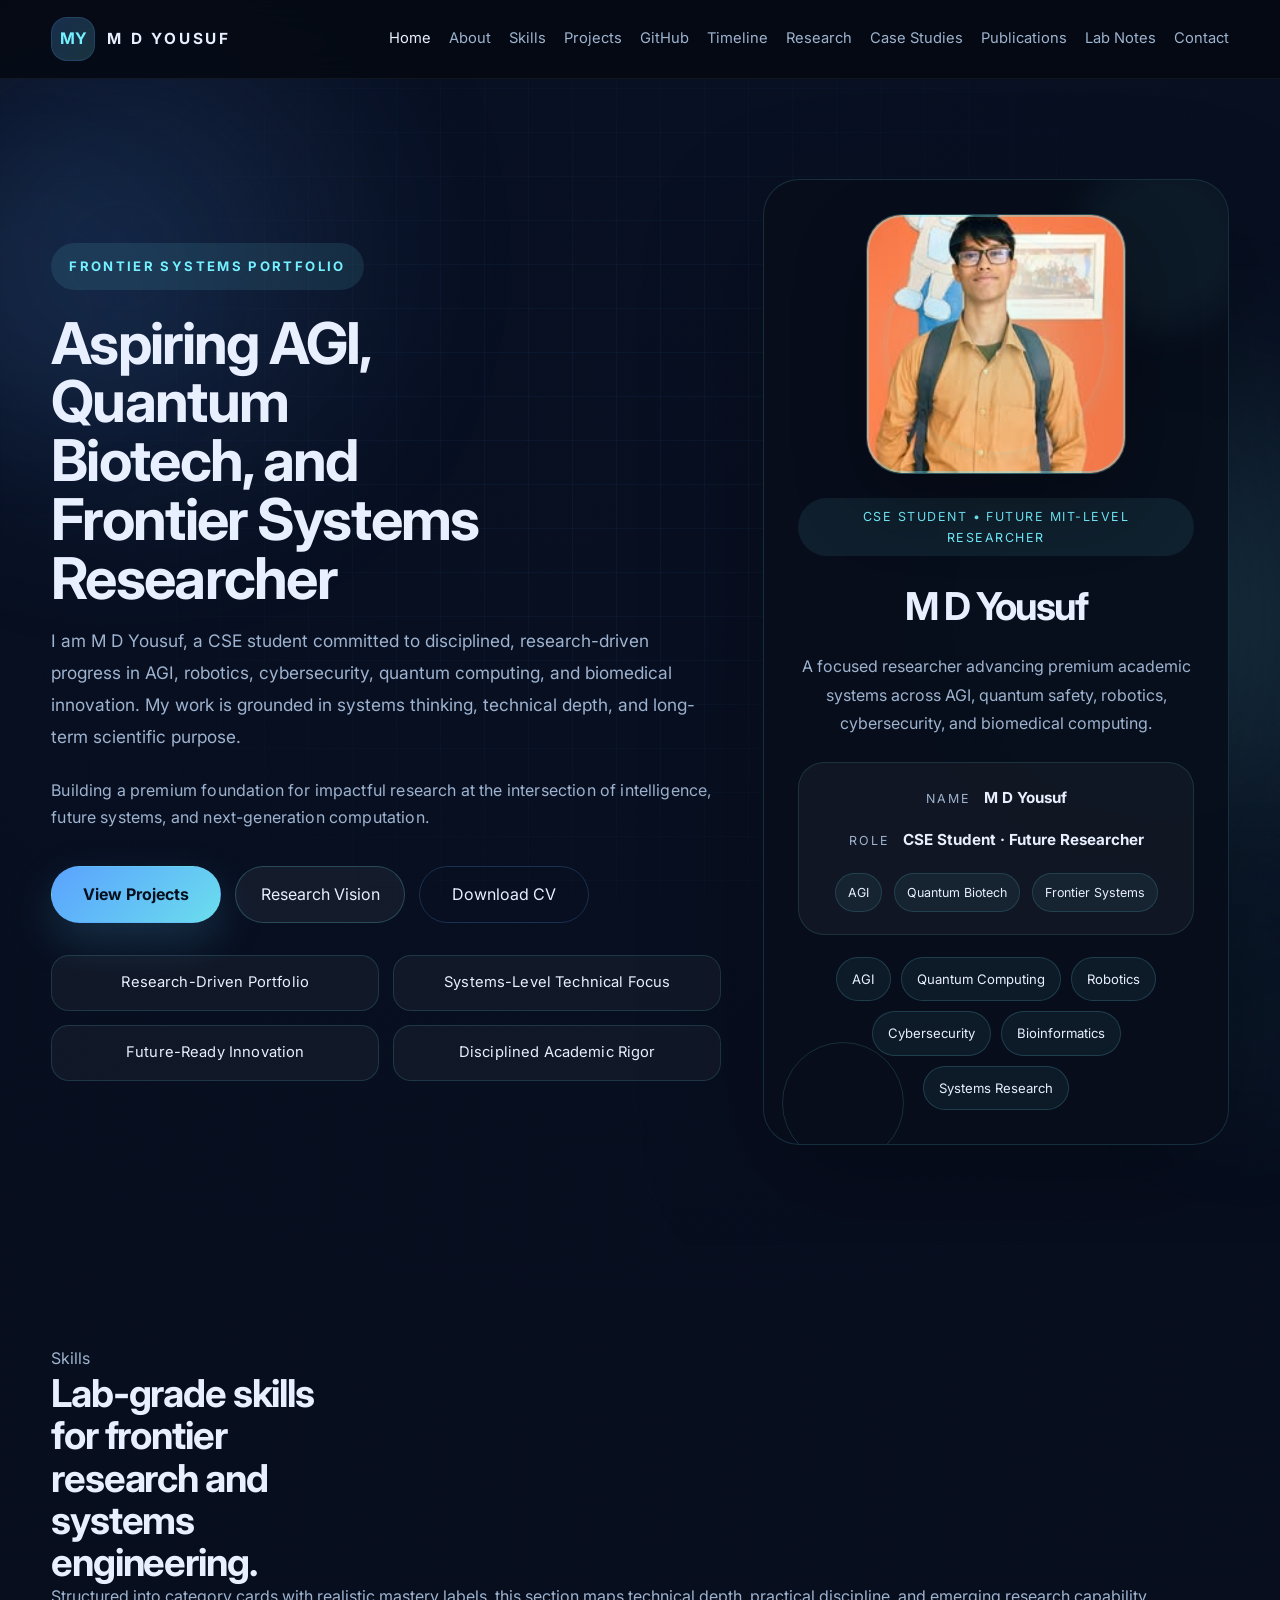
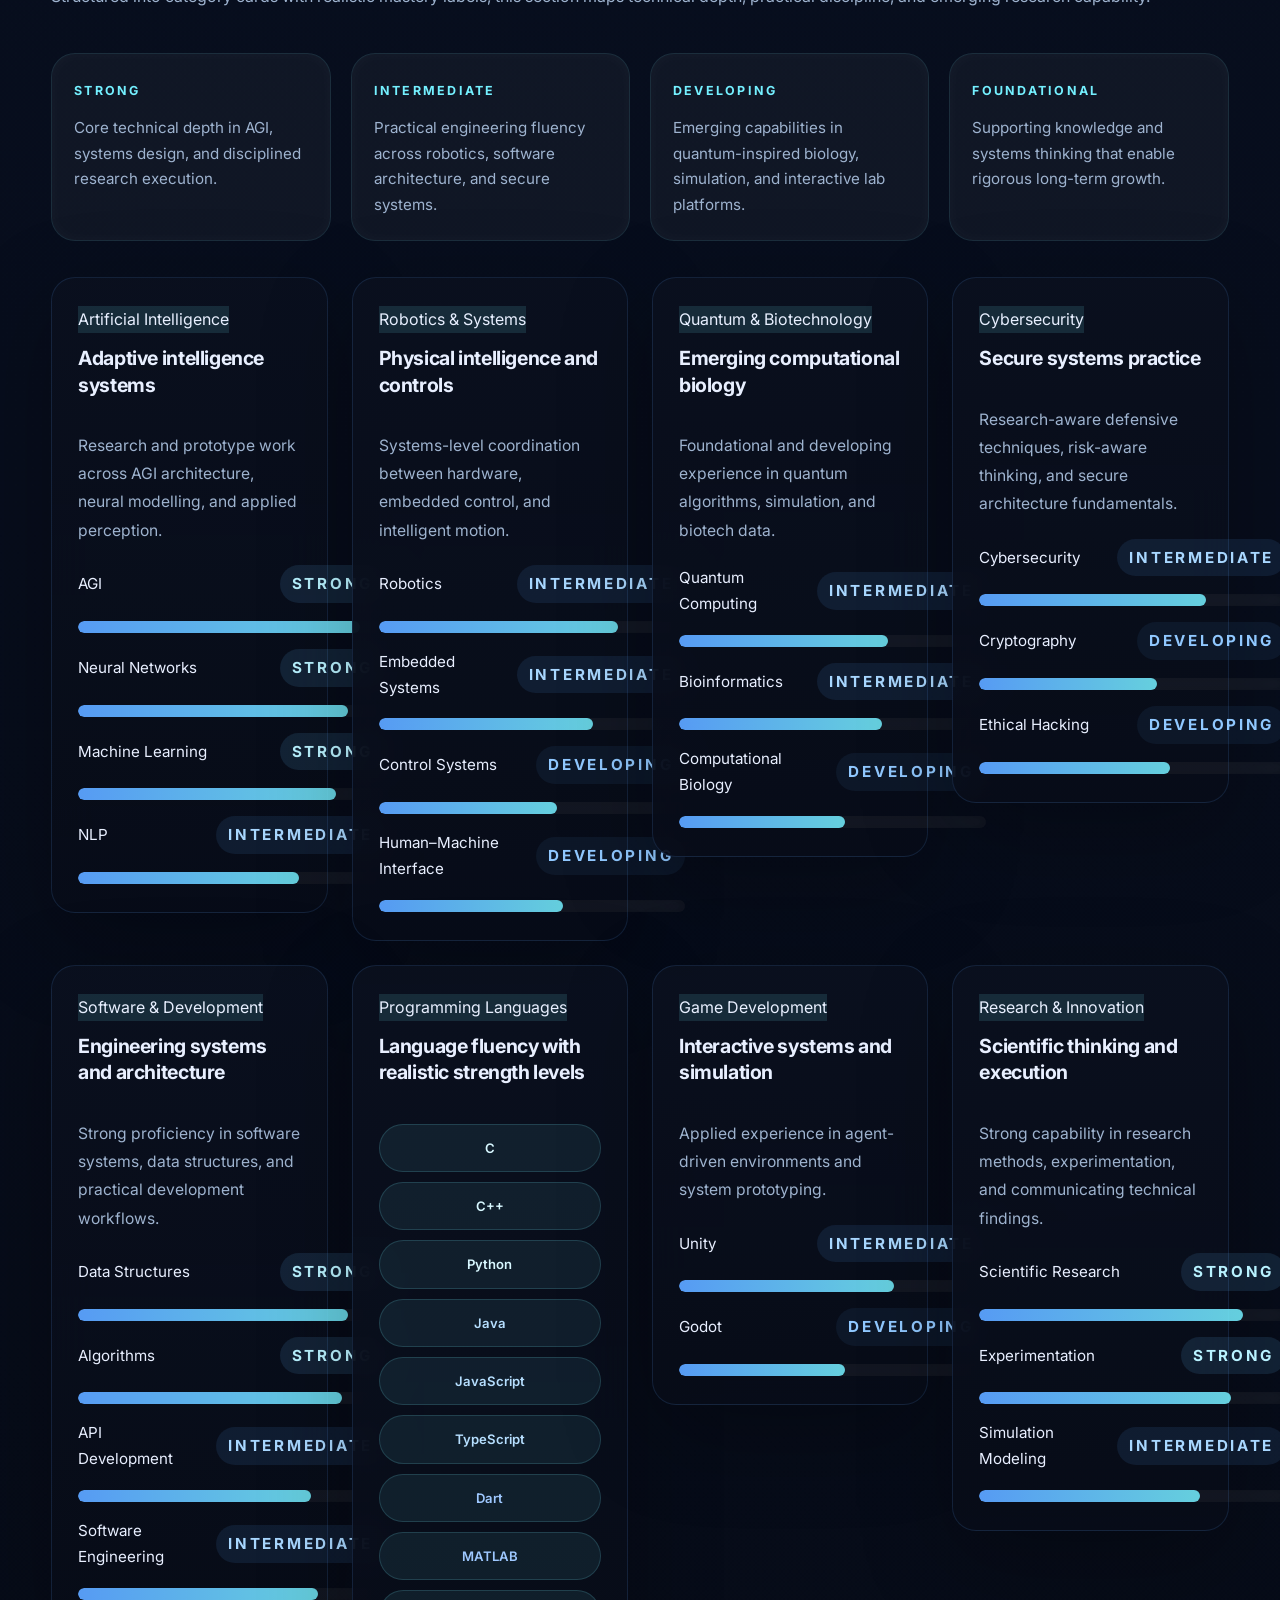
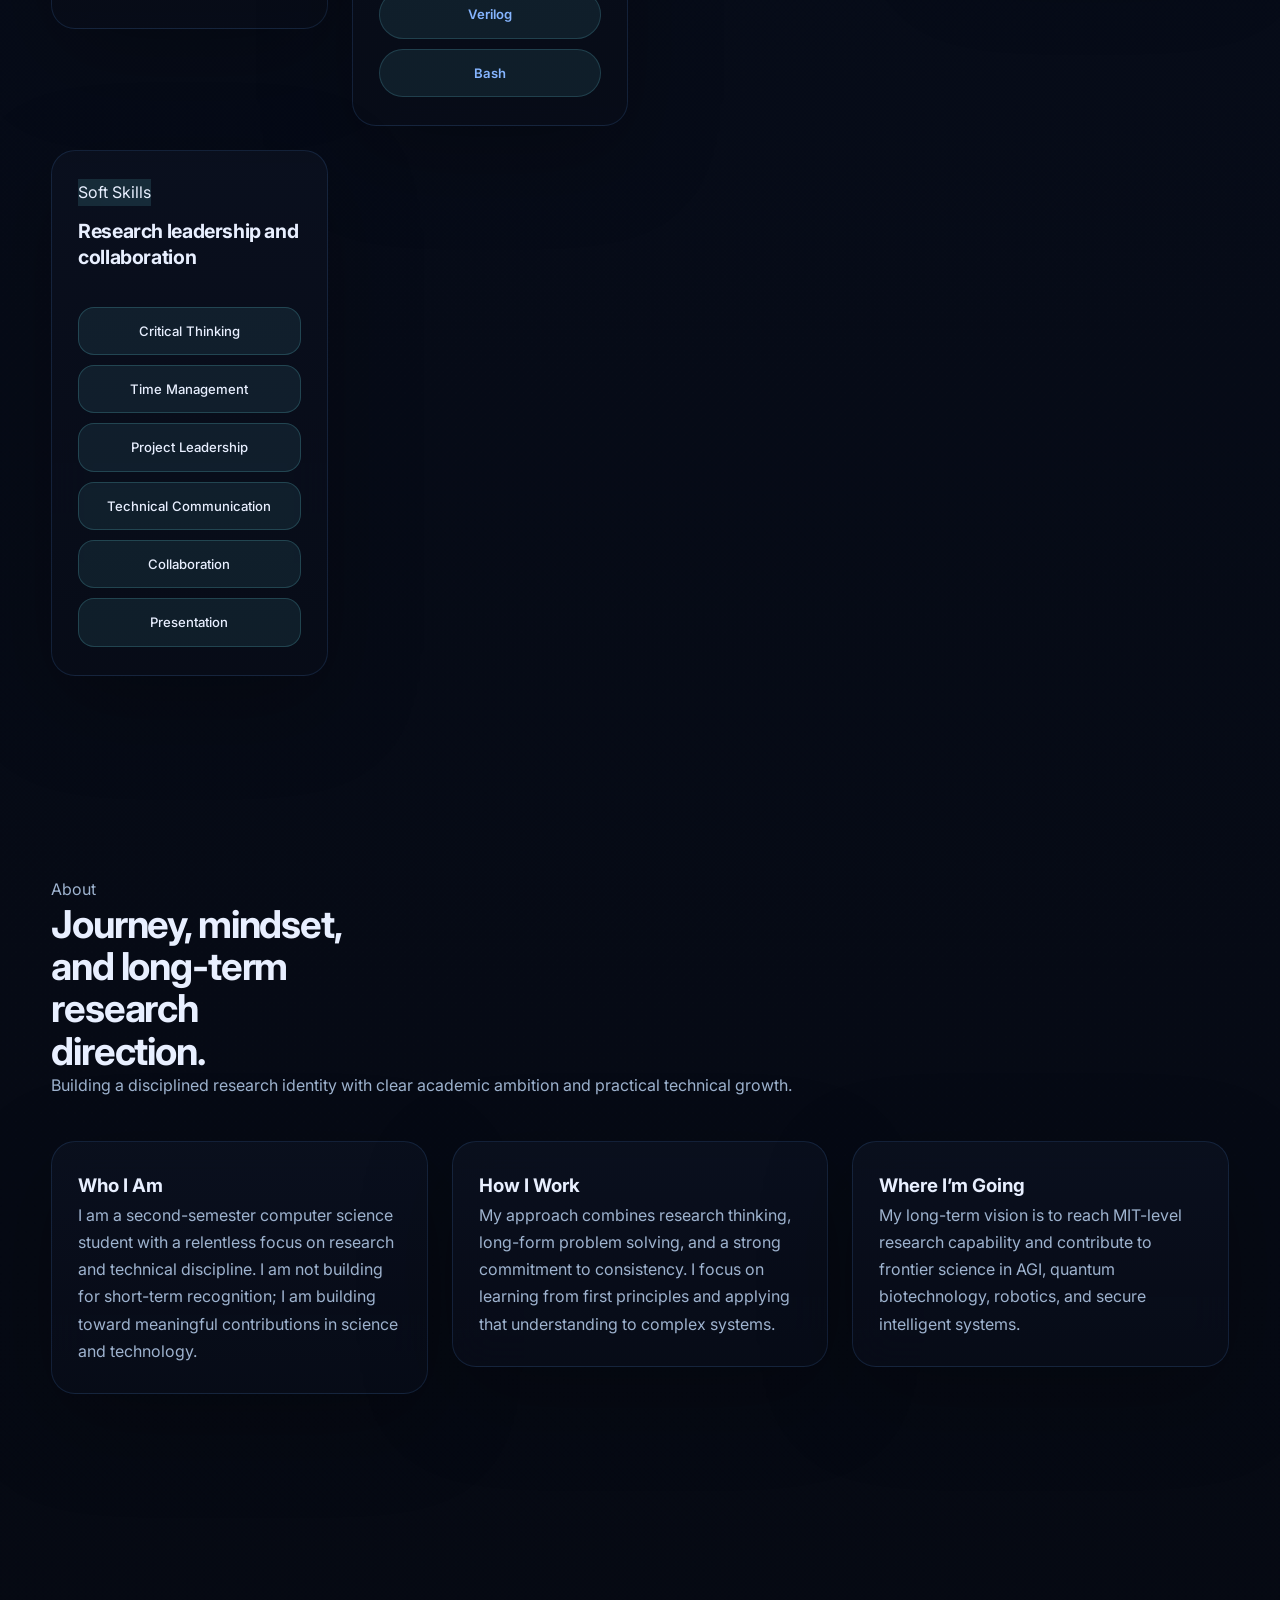
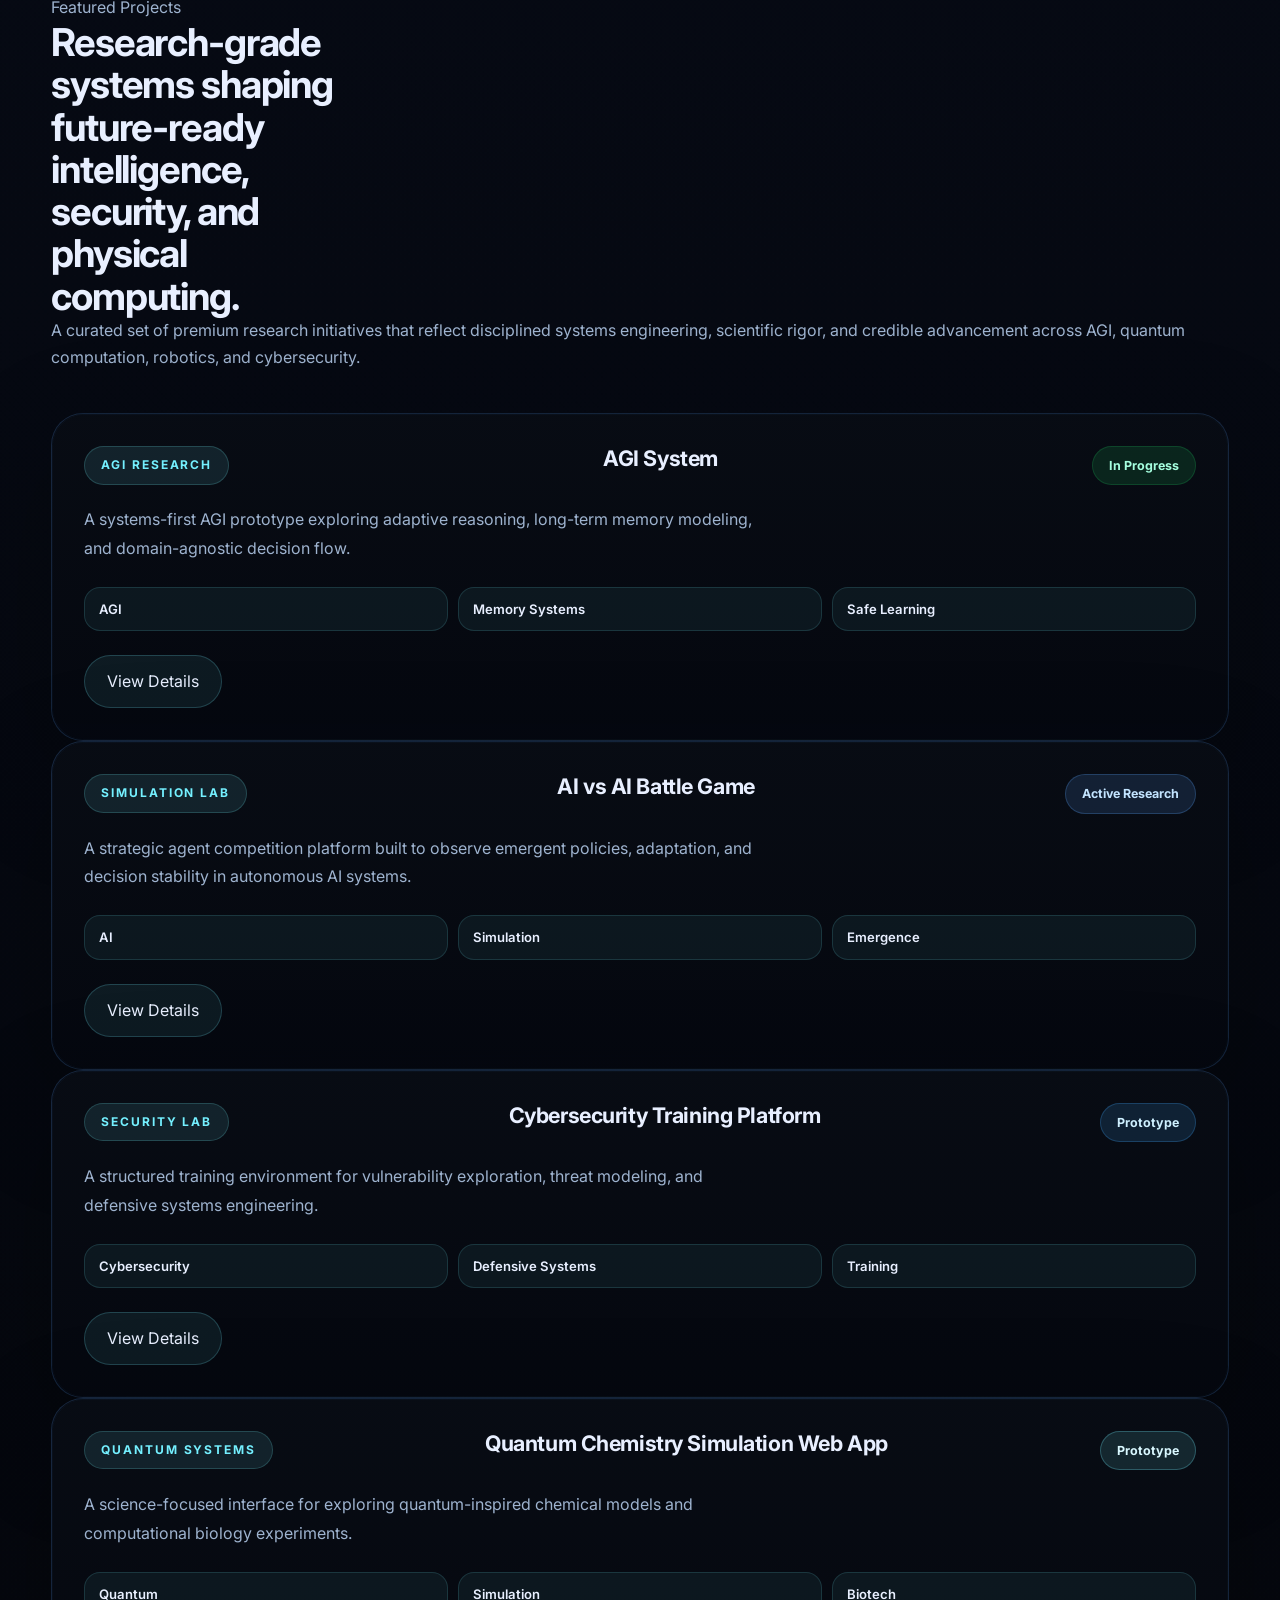
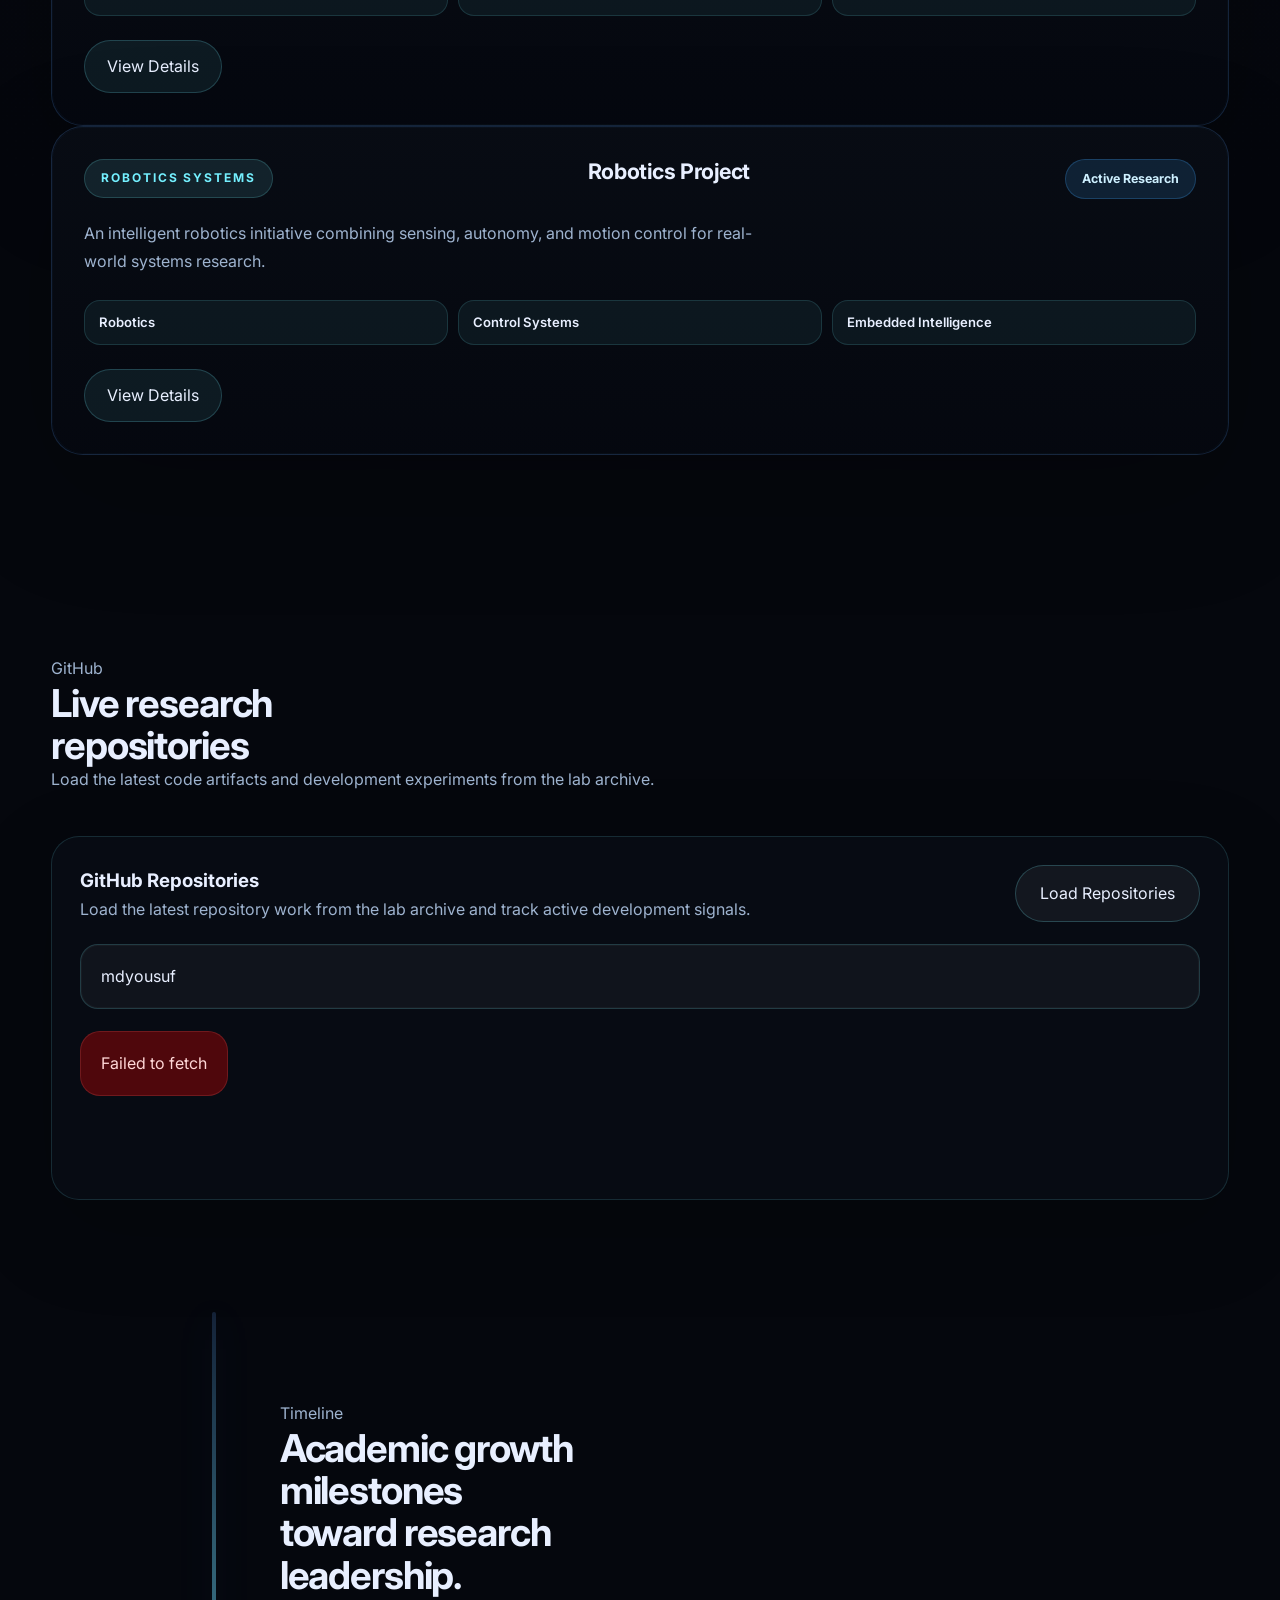
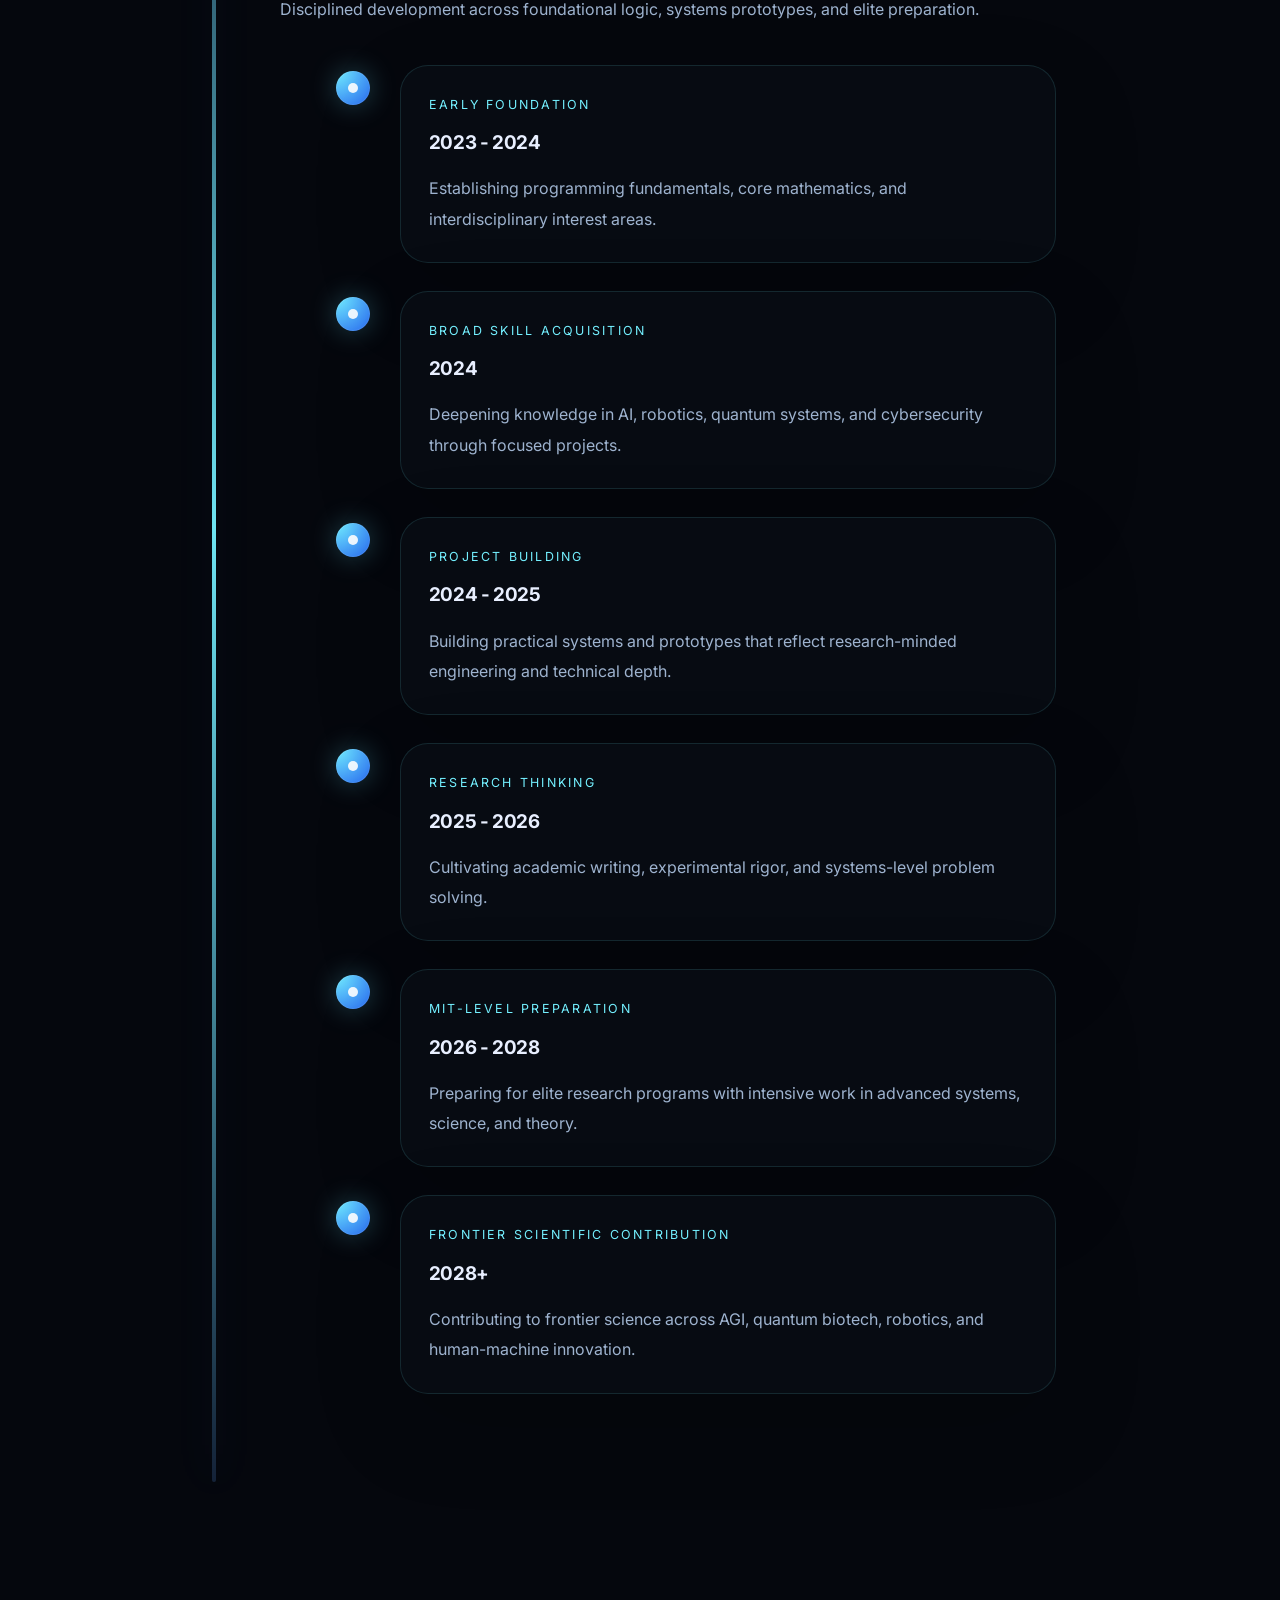
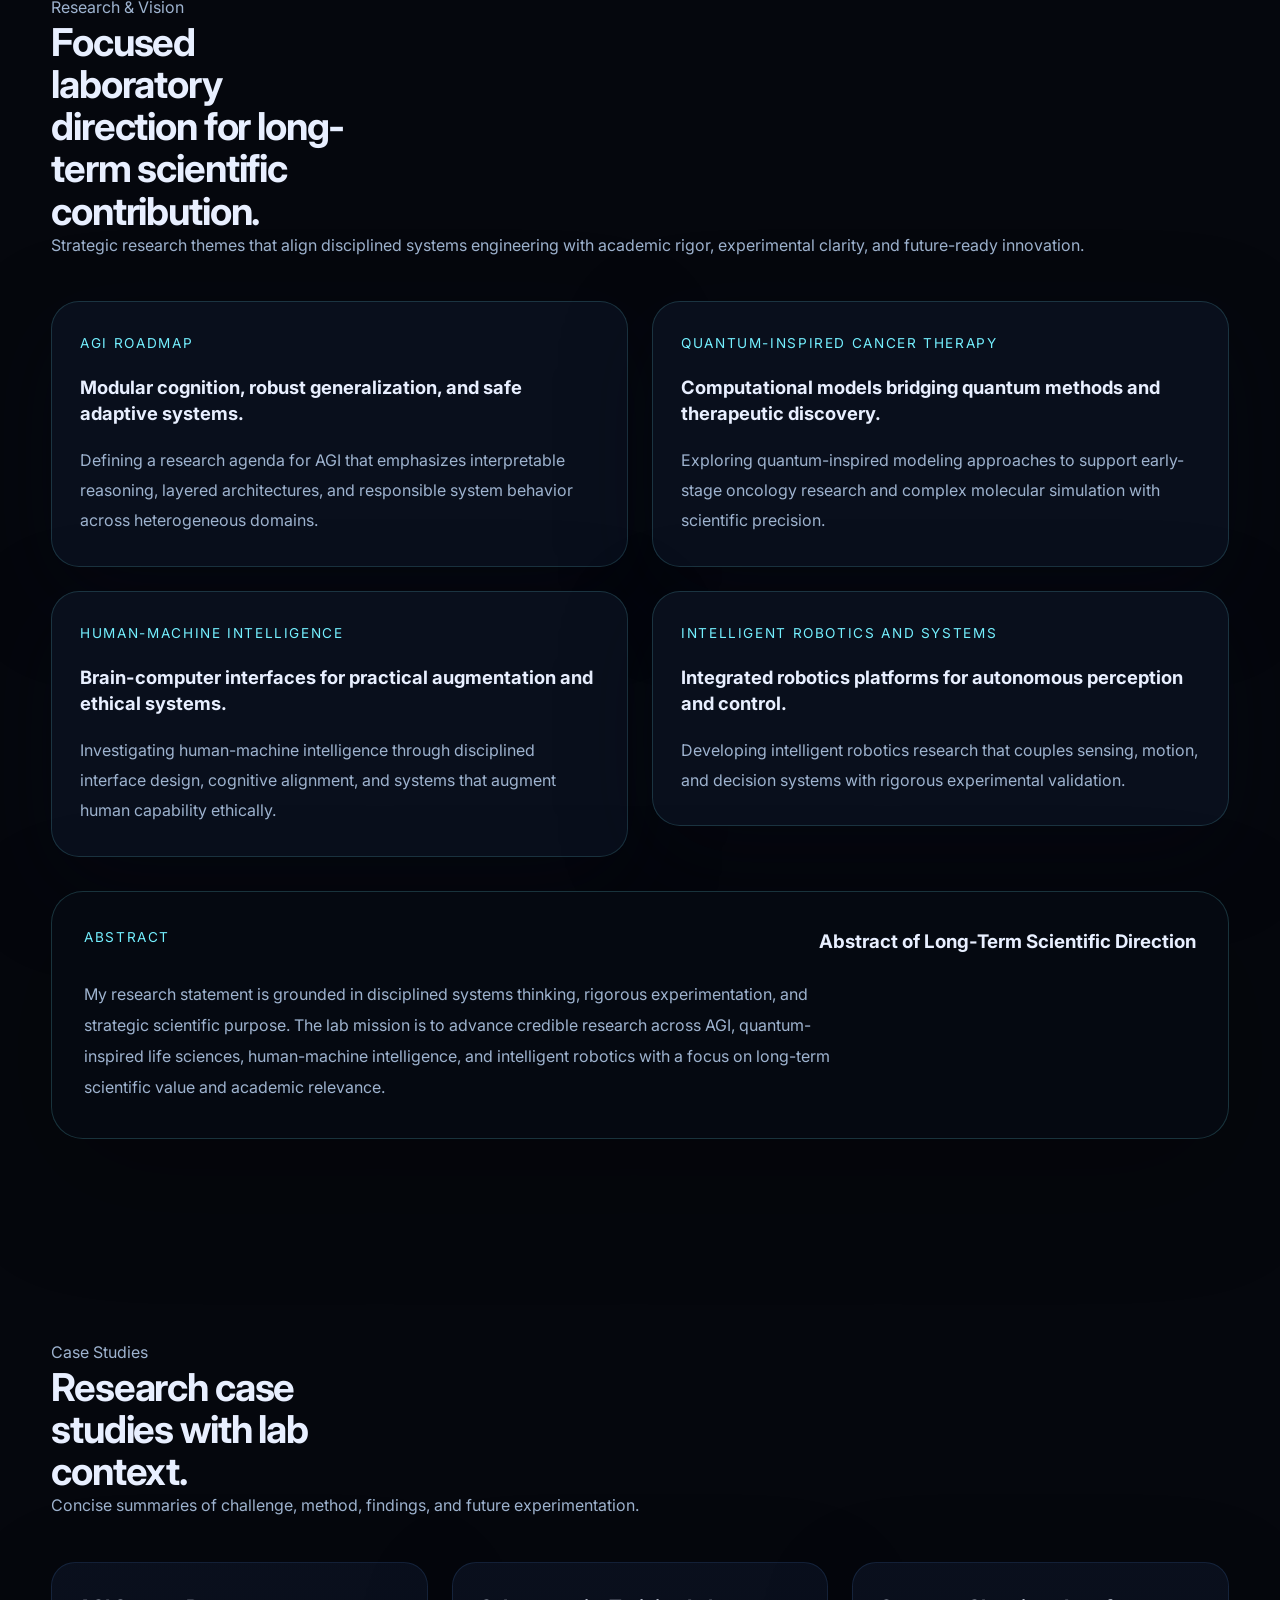
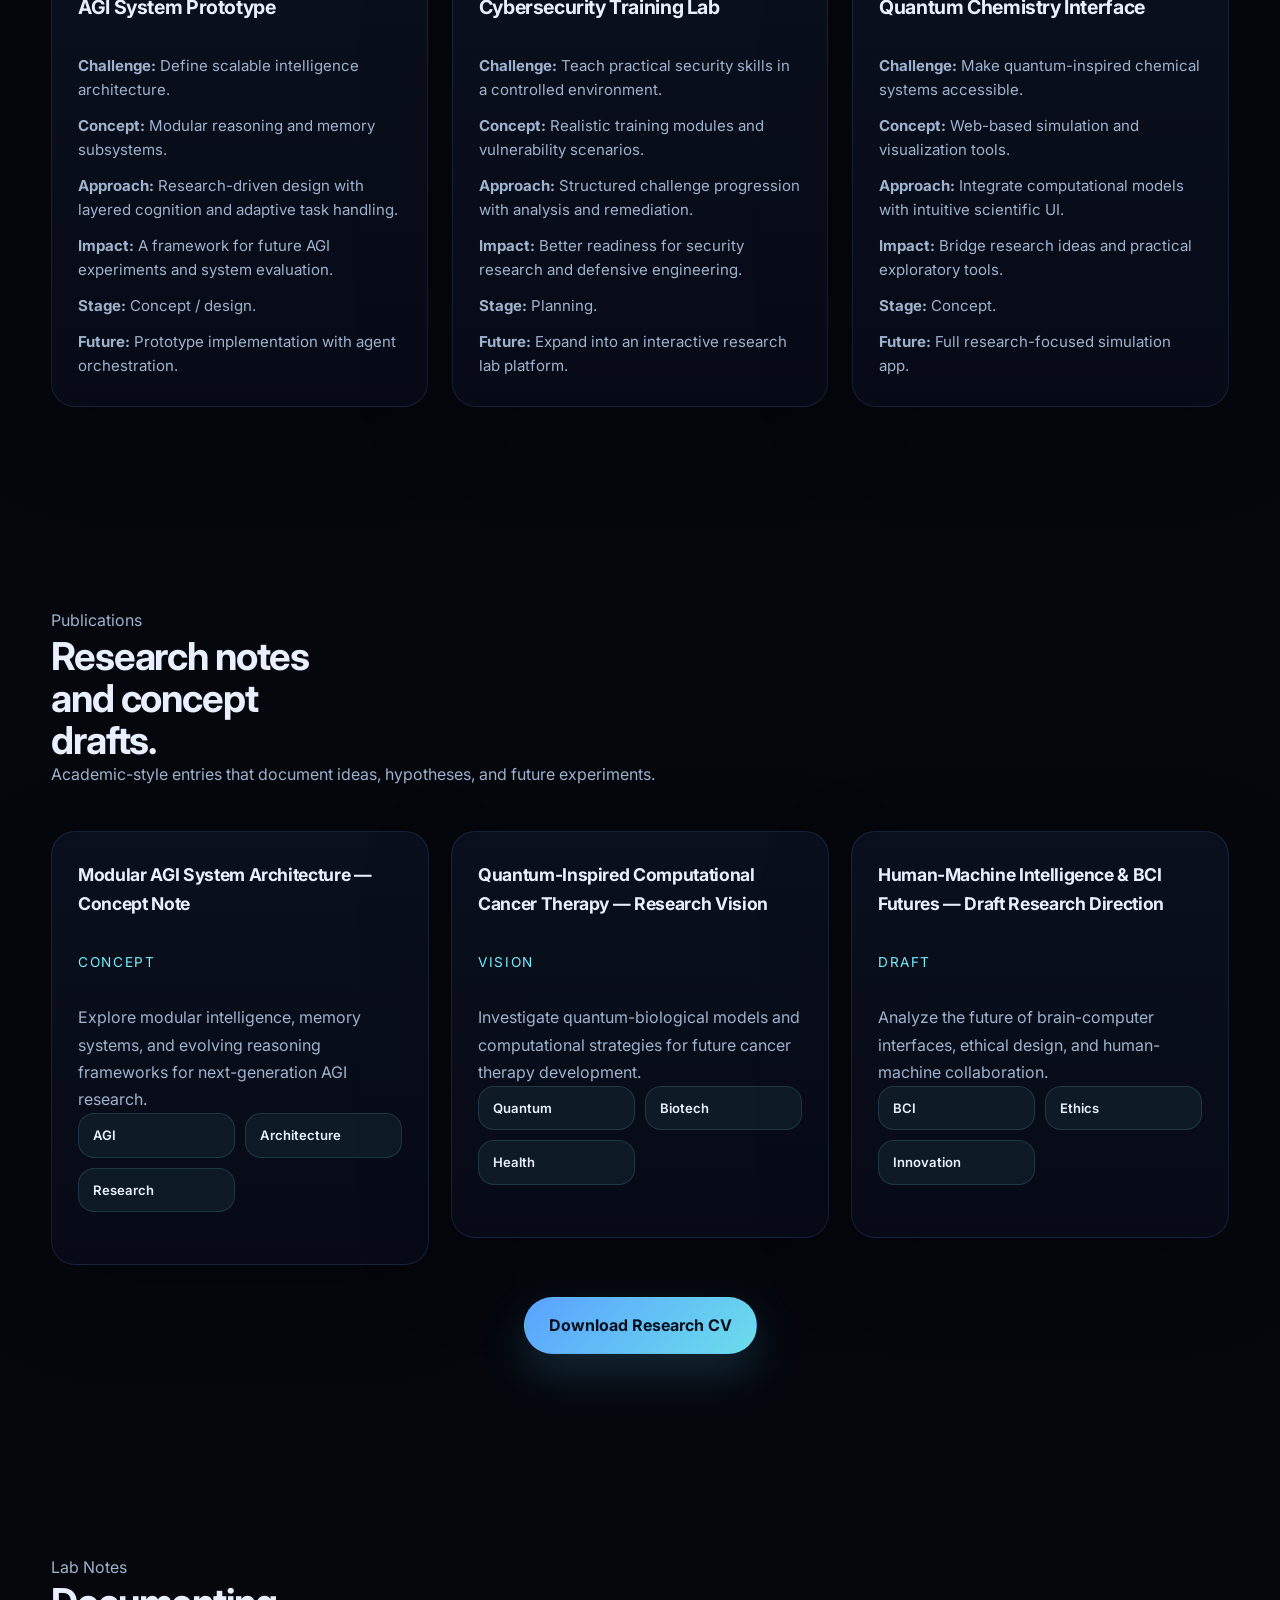
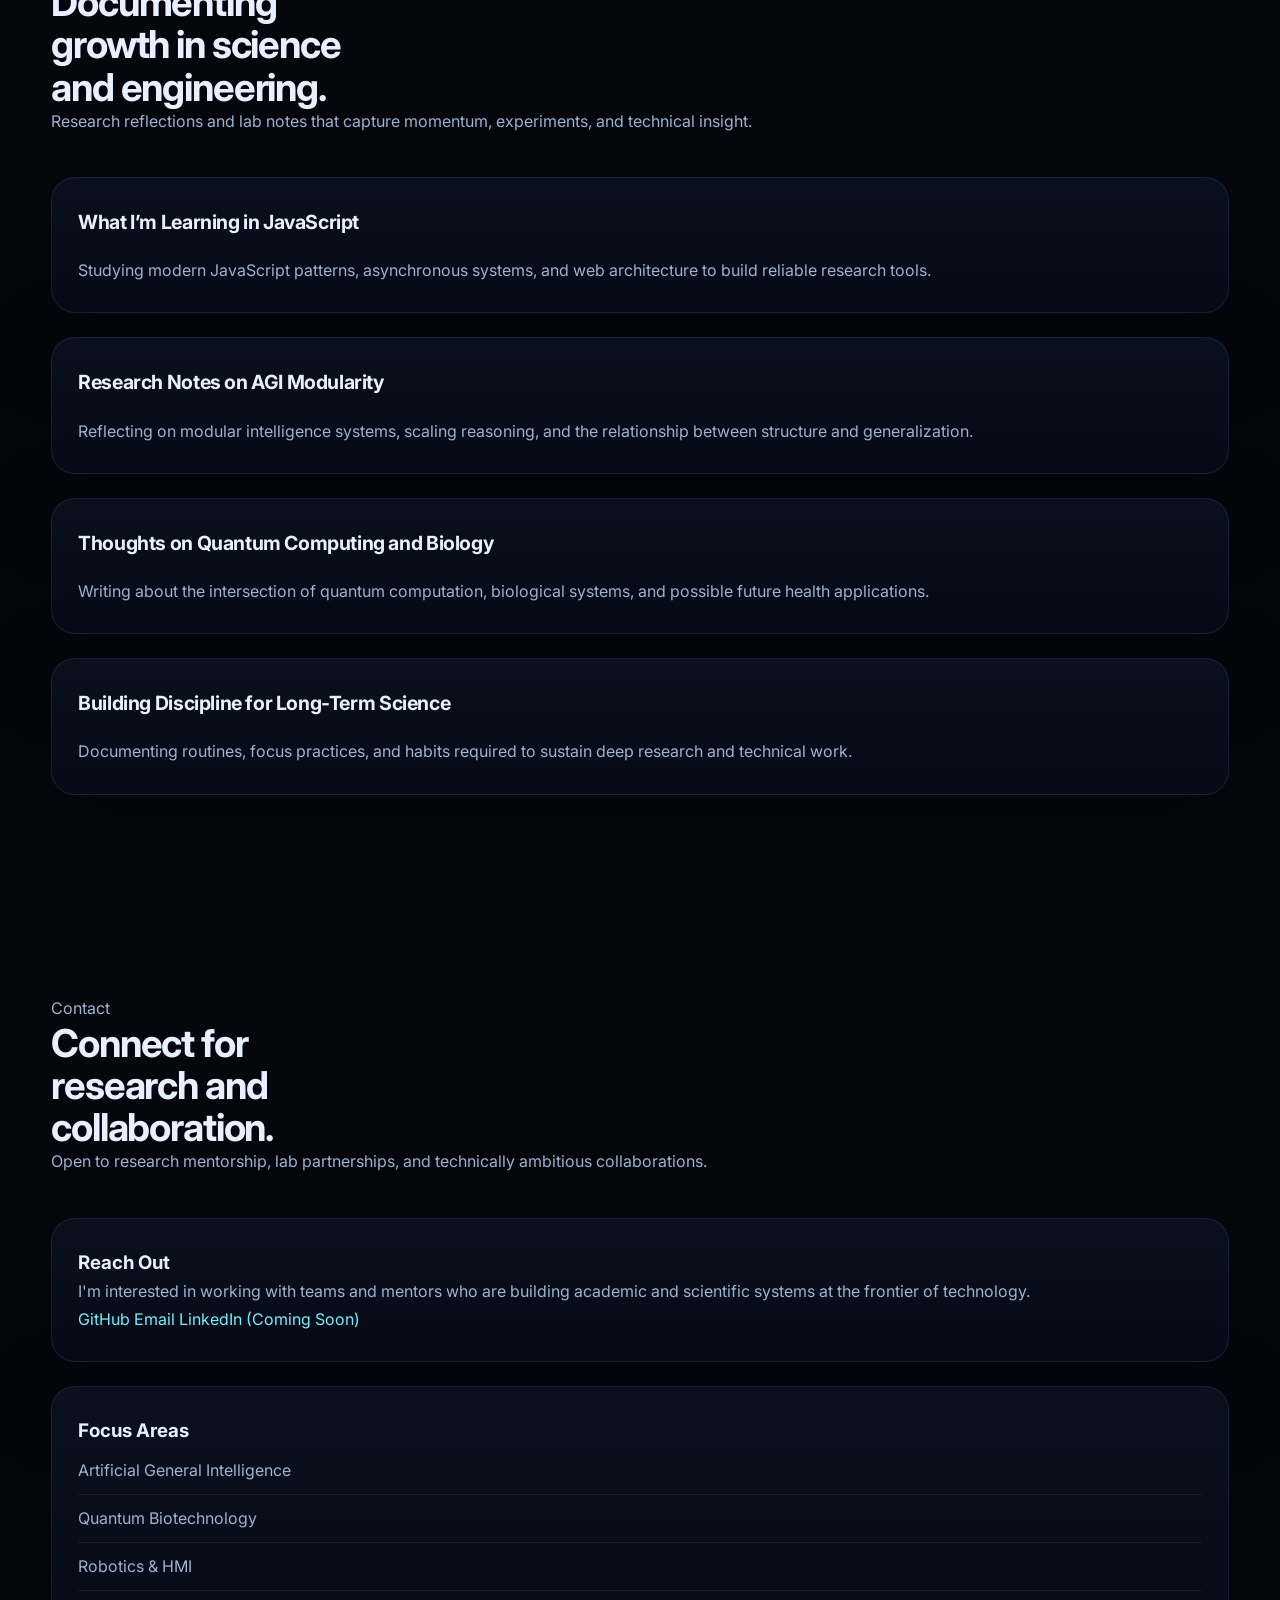
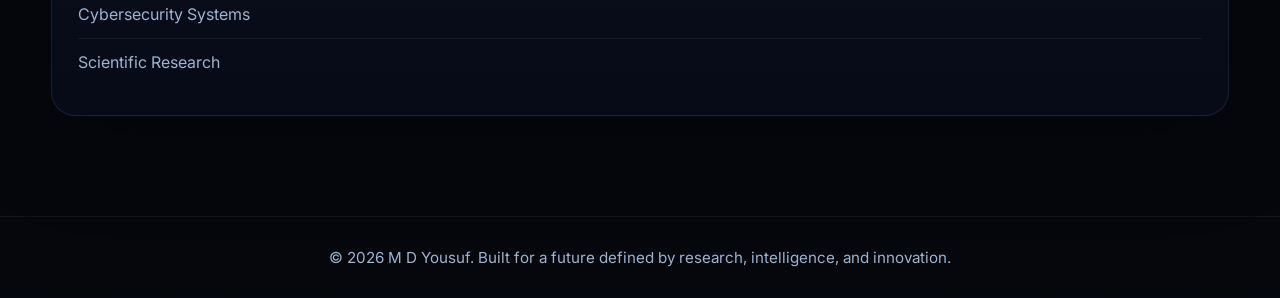
==== commit 335fb666: "day1.1f" ====
--- a/index.html
+++ b/index.html
@@ -613,44 +613,51 @@
     <section id="research" class="research section">
       <div class="container">
         <div class="section-heading reveal">
-          <p class="eyebrow">Research</p>
-          <h2>Lab research statement and future vision.</h2>
-          <p>Formal ideas in AGI, quantum biotech, BCI, and robotics framed as a cohesive research agenda.</p>
-        </div>
-
-        <div class="research-grid">
-          <article class="glass-card reveal">
-            <h3>AGI System Architecture</h3>
-            <p>Exploring modular cognitive architecture, integrated memory systems, and long-term reasoning as a path
-              toward robust AGI.</p>
-          </article>
-          <article class="glass-card reveal">
-            <h3>Quantum Biotech Direction</h3>
-            <p>Investigating quantum-inspired approaches to biology and cancer therapy that connect computation with
-              biomedical research.</p>
-          </article>
-          <article class="glass-card reveal">
-            <h3>Brain-Computer Interfaces</h3>
-            <p>Interest in neural interfaces that bridge human intent and machine systems for future augmentation and
-              medical applications.</p>
-          </article>
-          <article class="glass-card reveal">
-            <h3>Robotics & Intelligent Systems</h3>
-            <p>Designing systems where sensors, control, and AI collaborate to solve real-world problems in robotics and
-              autonomy.</p>
-          </article>
-        </div>
-
-        <article class="research-paper reveal">
+          <p class="eyebrow">Research & Vision</p>
+          <h2>Focused laboratory direction for long-term scientific contribution.</h2>
+          <p>Strategic research themes that align disciplined systems engineering with academic rigor, experimental clarity, and future-ready innovation.</p>
+        </div>
+
+        <div class="research-grid reveal">
+          <article class="research-card reveal">
+            <div class="research-card-header">
+              <span class="paper-badge">AGI Roadmap</span>
+              <h3>Modular cognition, robust generalization, and safe adaptive systems.</h3>
+            </div>
+            <p>Defining a research agenda for AGI that emphasizes interpretable reasoning, layered architectures, and responsible system behavior across heterogeneous domains.</p>
+          </article>
+
+          <article class="research-card reveal">
+            <div class="research-card-header">
+              <span class="paper-badge">Quantum-Inspired Cancer Therapy</span>
+              <h3>Computational models bridging quantum methods and therapeutic discovery.</h3>
+            </div>
+            <p>Exploring quantum-inspired modeling approaches to support early-stage oncology research and complex molecular simulation with scientific precision.</p>
+          </article>
+
+          <article class="research-card reveal">
+            <div class="research-card-header">
+              <span class="paper-badge">Human-Machine Intelligence</span>
+              <h3>Brain-computer interfaces for practical augmentation and ethical systems.</h3>
+            </div>
+            <p>Investigating human-machine intelligence through disciplined interface design, cognitive alignment, and systems that augment human capability ethically.</p>
+          </article>
+
+          <article class="research-card reveal">
+            <div class="research-card-header">
+              <span class="paper-badge">Intelligent Robotics and Systems</span>
+              <h3>Integrated robotics platforms for autonomous perception and control.</h3>
+            </div>
+            <p>Developing intelligent robotics research that couples sensing, motion, and decision systems with rigorous experimental validation.</p>
+          </article>
+        </div>
+
+        <article class="research-abstract reveal">
           <div class="paper-header">
             <span class="paper-badge">Abstract</span>
-            <h3>Research Vision Summary</h3>
-          </div>
-          <p>
-            My work is focused on combining research, engineering, and scientific perspective to develop systems that
-            are both technically meaningful and impactful. The portfolio reflects early-stage capability and a
-            disciplined trajectory toward high-impact academic and industry research.
-          </p>
+            <h3>Abstract of Long-Term Scientific Direction</h3>
+          </div>
+          <p>My research statement is grounded in disciplined systems thinking, rigorous experimentation, and strategic scientific purpose. The lab mission is to advance credible research across AGI, quantum-inspired life sciences, human-machine intelligence, and intelligent robotics with a focus on long-term scientific value and academic relevance.</p>
         </article>
       </div>
     </section>
--- a/styles.css
+++ b/styles.css
@@ -829,6 +829,12 @@
   grid-template-columns: repeat(3, 1fr);
 }
 
+.research-grid {
+  grid-template-columns: repeat(2, minmax(0, 1fr));
+}
+
+.research-card,
+.research-abstract,
 .skill-card,
 .glass-card,
 .project-card,
@@ -1210,6 +1216,59 @@
   gap: 22px;
 }
 
+.research-card {
+  display: grid;
+  gap: 18px;
+  padding: 30px 28px;
+  border-radius: 28px;
+  background: rgba(10, 16, 30, 0.96);
+  border: 1px solid rgba(116, 240, 255, 0.16);
+  box-shadow: 0 28px 90px rgba(5, 10, 20, 0.34);
+}
+
+.research-card:hover {
+  transform: translateY(-4px);
+  border-color: rgba(116, 240, 255, 0.28);
+  box-shadow: 0 32px 110px rgba(5, 10, 20, 0.4);
+}
+
+.research-card-header {
+  display: grid;
+  gap: 10px;
+}
+
+.research-card-header h3 {
+  margin: 0;
+  font-size: 1.15rem;
+  line-height: 1.4;
+}
+
+.research-card p {
+  margin: 0;
+  color: var(--muted);
+  line-height: 1.9;
+}
+
+.research-abstract {
+  margin-top: 34px;
+  padding: 34px 32px;
+  border-radius: 32px;
+  background: rgba(6, 10, 18, 0.96);
+  border: 1px solid rgba(116, 240, 255, 0.18);
+  box-shadow: 0 40px 120px rgba(0, 0, 0, 0.28);
+}
+
+.research-abstract p {
+  margin: 0;
+  color: var(--muted);
+  line-height: 1.95;
+  max-width: 78ch;
+}
+
+.research-abstract .paper-header {
+  margin-bottom: 20px;
+}
+
 .repo-card {
   position: relative;
   display: grid;
@@ -1301,9 +1360,30 @@
   position: relative;
   display: grid;
   gap: 28px;
-  padding-left: 40px;
+  padding-left: 56px;
   max-width: 900px;
   margin: 0 auto;
+}
+
+.timeline::before {
+  content: "";
+  position: absolute;
+  left: 28px;
+  top: 16px;
+  bottom: 16px;
+  width: 4px;
+  border-radius: 999px;
+  background: linear-gradient(180deg, rgba(90, 162, 255, 0.18), rgba(116, 240, 255, 0.95) 46%, rgba(90, 162, 255, 0.18));
+  box-shadow: 0 0 40px rgba(90, 162, 255, 0.16);
+  transform: scaleY(0);
+  transform-origin: top;
+  transition: transform 0.8s ease-out 0.1s, opacity 0.6s ease;
+  opacity: 0.35;
+}
+
+.timeline.active::before {
+  transform: scaleY(1);
+  opacity: 1;
 }
 
 @keyframes pulseDot {
@@ -1316,16 +1396,23 @@
     opacity: 0.65;
   }
 }
-  border-radius: 999px;
-  background: linear-gradient(180deg, rgba(90, 162, 255, 1), rgba(116, 240, 255, 0.55) 45%, rgba(90, 162, 255, 0.12));
-  box-shadow: 0 0 32px rgba(90, 162, 255, 0.18);
-}
 
 .timeline-item {
   display: grid;
   grid-template-columns: 40px minmax(0, 1fr);
   gap: 24px;
   align-items: flex-start;
+}
+
+.timeline-item .timeline-content {
+  opacity: 0;
+  transform: translateX(26px);
+  transition: opacity 0.75s ease, transform 0.75s ease;
+}
+
+.timeline-item.reveal.active .timeline-content {
+  opacity: 1;
+  transform: translateX(0);
 }
 
 .timeline-dot {
@@ -1385,19 +1472,52 @@
   margin: 0;
 }
 
-.blog-grid {
-  grid-template-columns: repeat(2, minmax(0, 1fr));
-}
-
-.contact-grid {
-  grid-template-columns: repeat(2, minmax(0, 1fr));
-}
-
-.contact-links {
-  display: flex;
-  flex-direction: column;
-  gap: 12px;
-  margin-top: 22px;
+.timeline {
+  position: relative;
+  display: grid;
+  gap: 28px;
+  padding-left: 56px;
+  max-width: 900px;
+  margin: 0 auto;
+}
+
+.timeline::before {
+  content: "";
+  position: absolute;
+  left: 22px;
+  top: 12px;
+  bottom: 12px;
+  width: 4px;
+  border-radius: 999px;
+  background: linear-gradient(180deg, rgba(90, 162, 255, 0.18), rgba(116, 240, 255, 0.95) 46%, rgba(90, 162, 255, 0.18));
+  box-shadow: 0 0 40px rgba(90, 162, 255, 0.16);
+  transform: scaleY(0);
+  transform-origin: top;
+  transition: transform 0.8s ease-out 0.1s, opacity 0.6s ease;
+  opacity: 0.35;
+}
+
+.timeline.active::before {
+  transform: scaleY(1);
+  opacity: 1;
+}
+
+.timeline-item {
+  display: grid;
+  grid-template-columns: 40px minmax(0, 1fr);
+  gap: 24px;
+  align-items: flex-start;
+}
+
+.timeline-item .timeline-content {
+  opacity: 0;
+  transform: translateX(26px);
+  transition: opacity 0.75s ease, transform 0.75s ease;
+}
+
+.timeline-item.reveal.active .timeline-content {
+  opacity: 1;
+  transform: translateX(0);
 }
 
 .contact-links a {
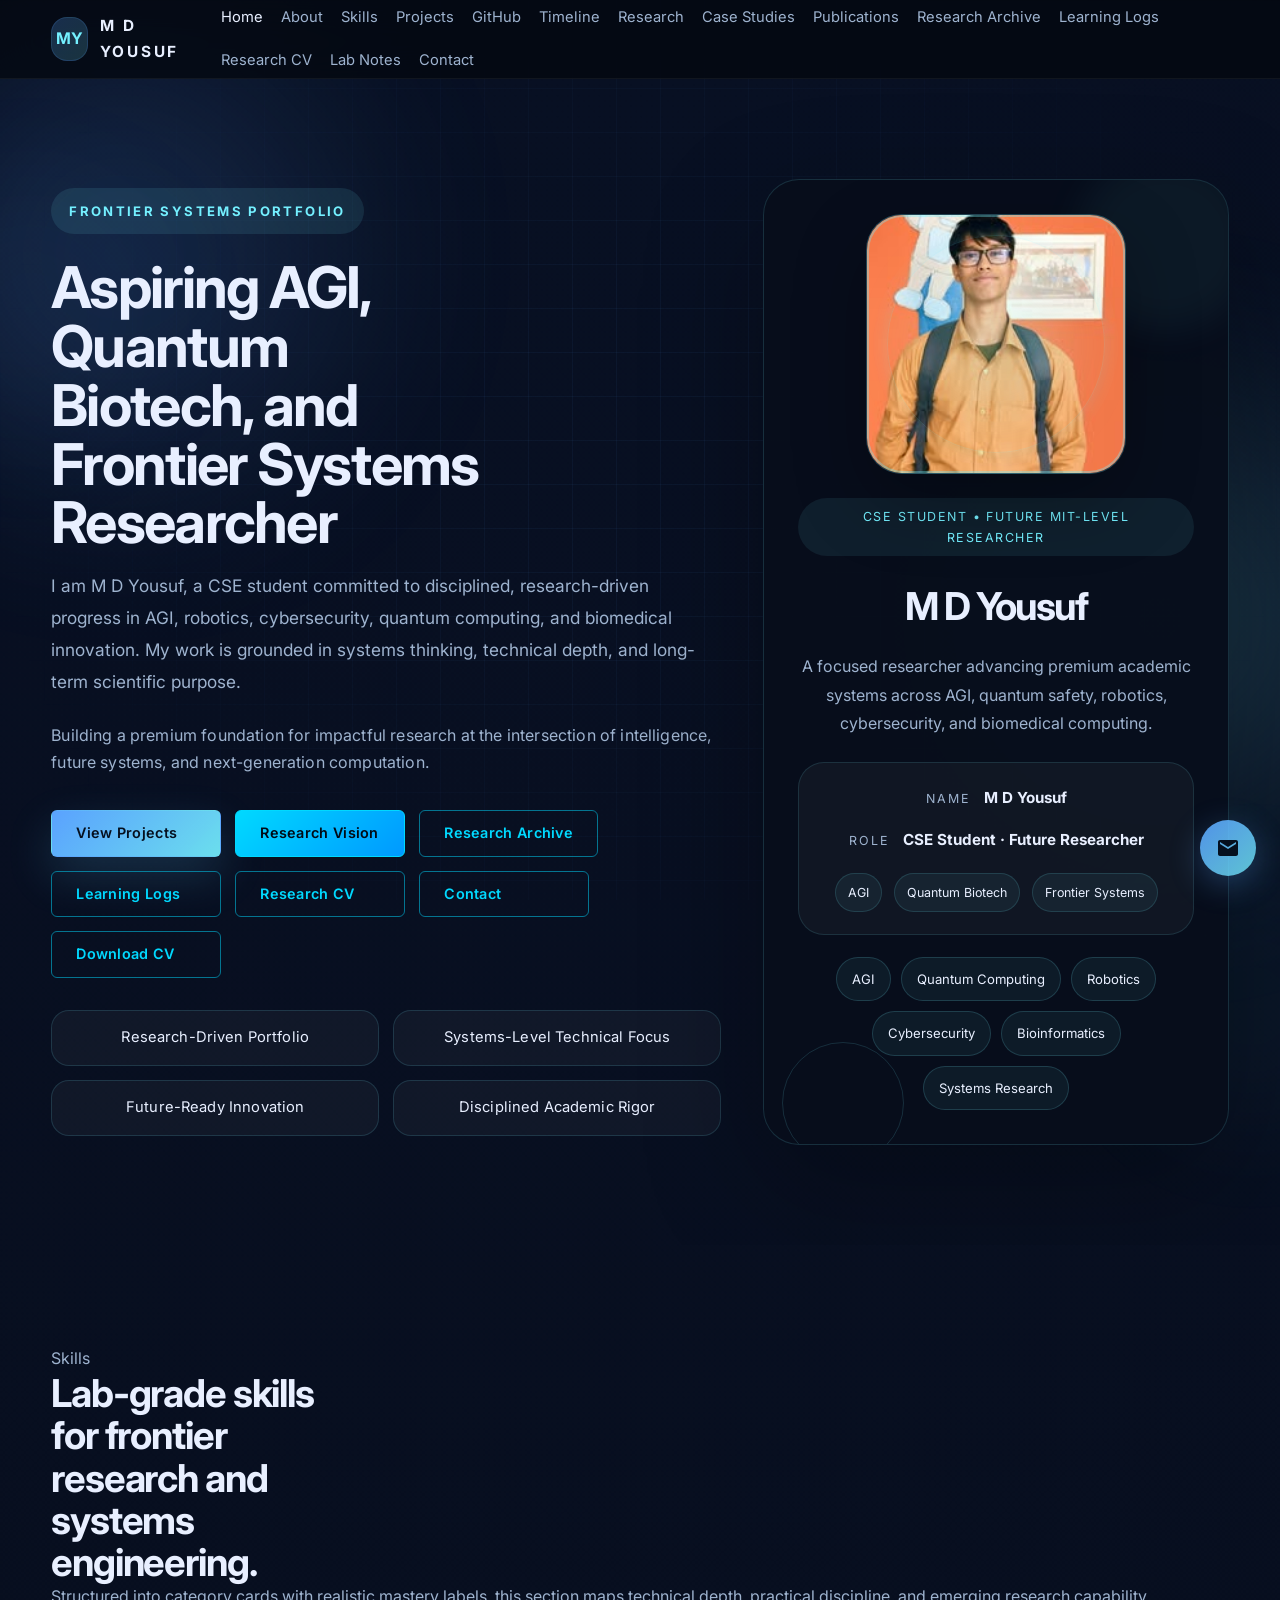
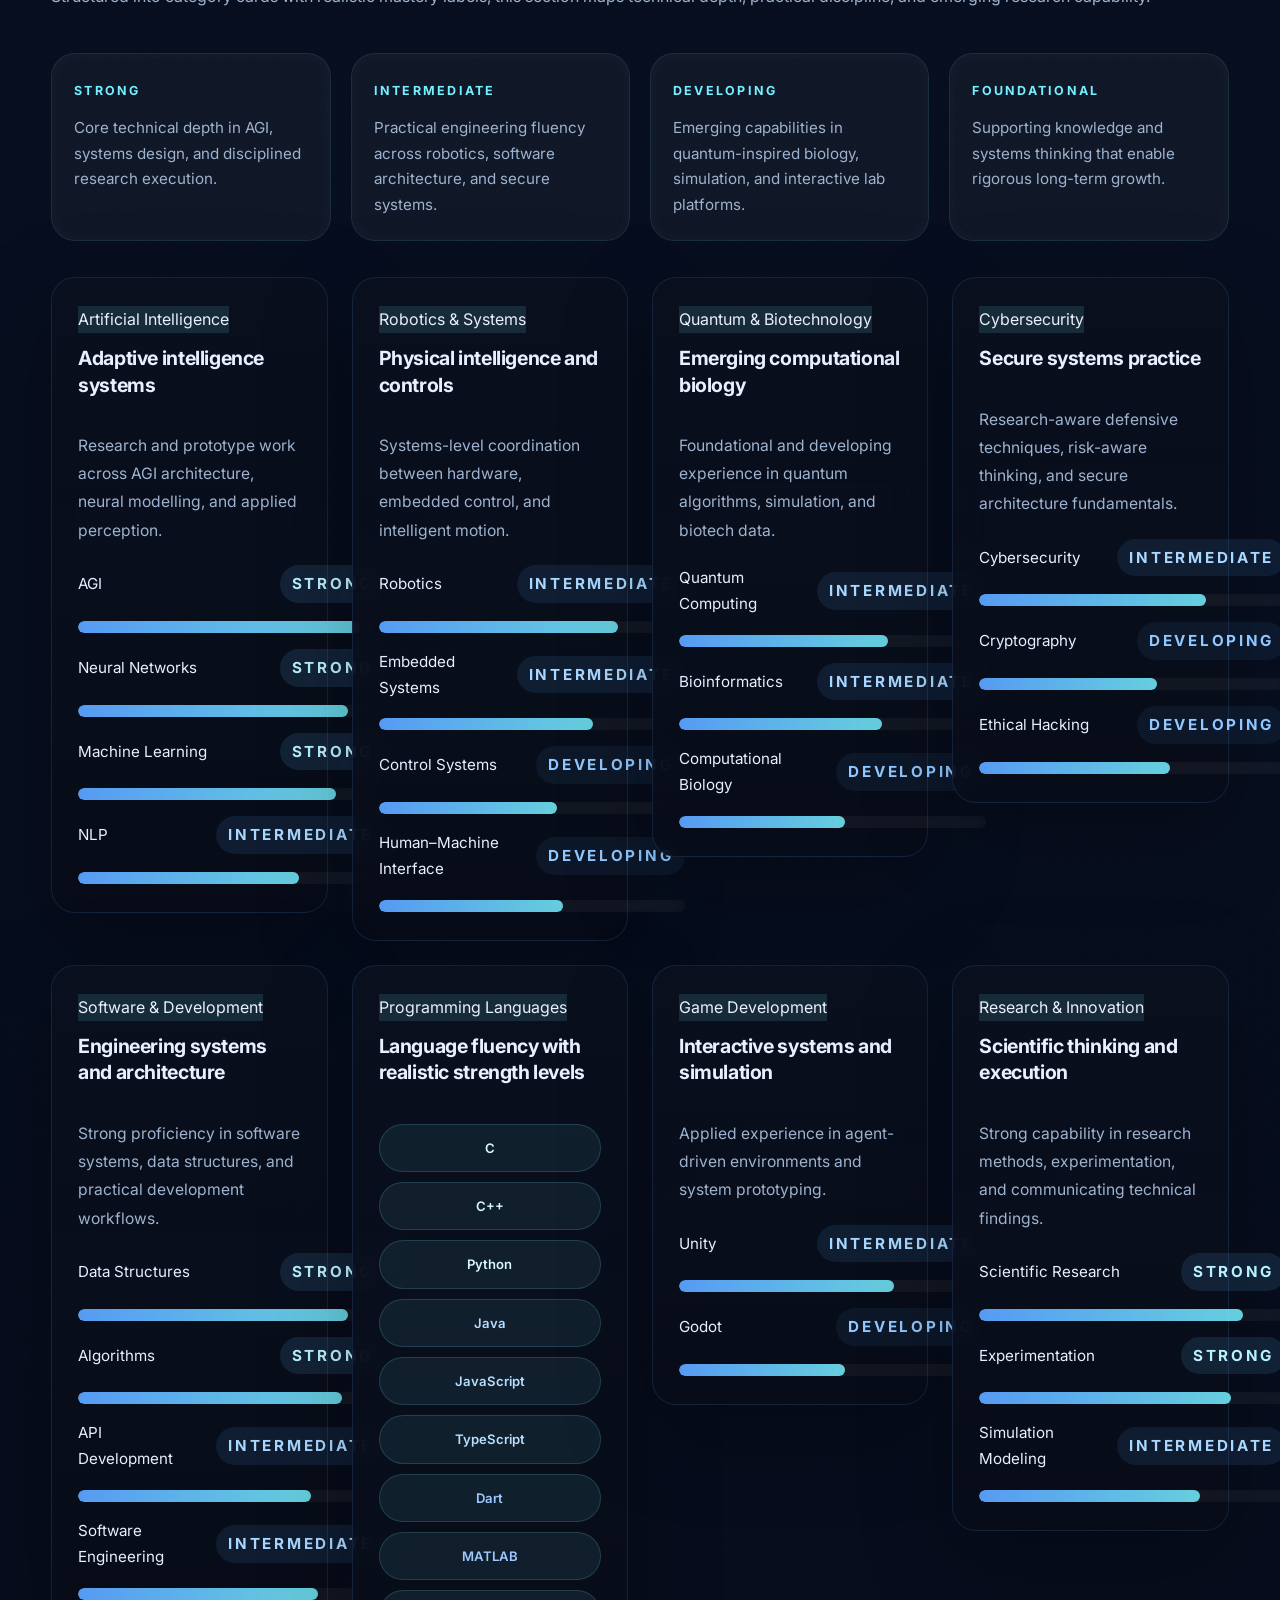
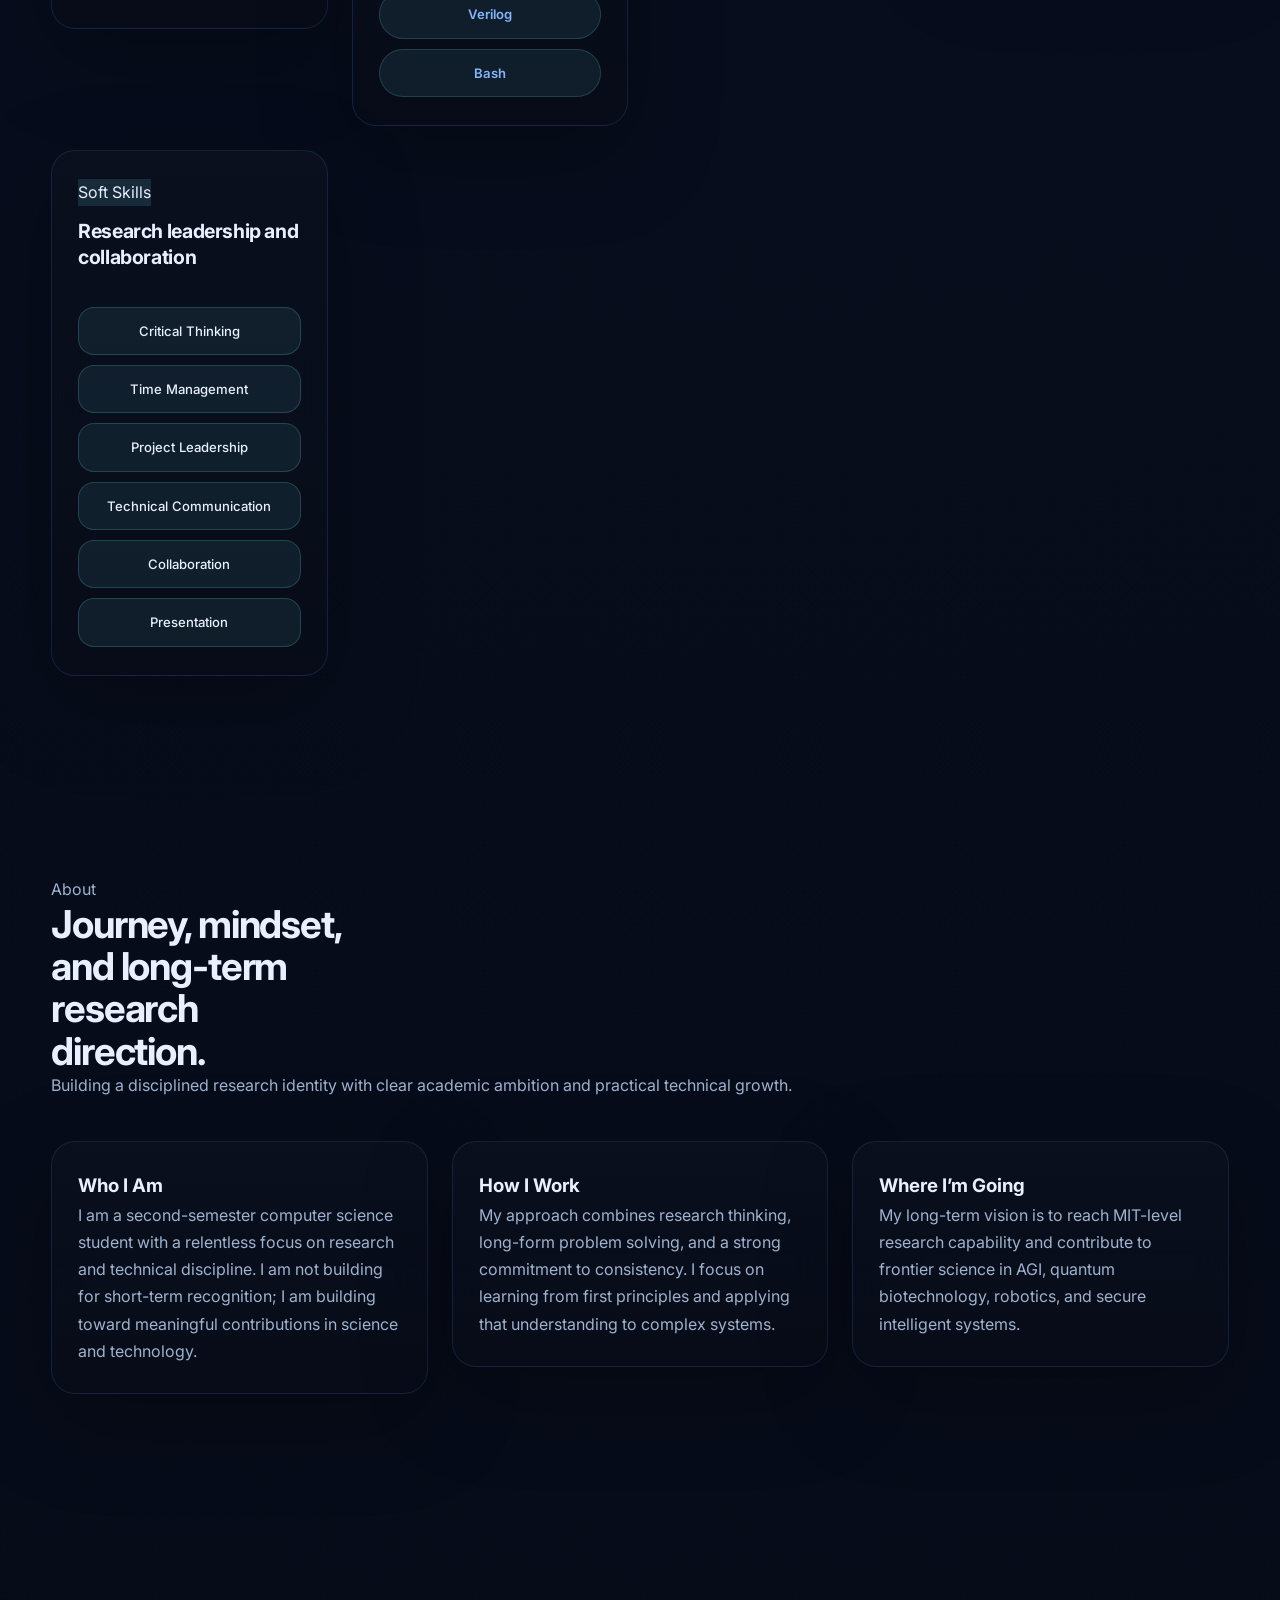
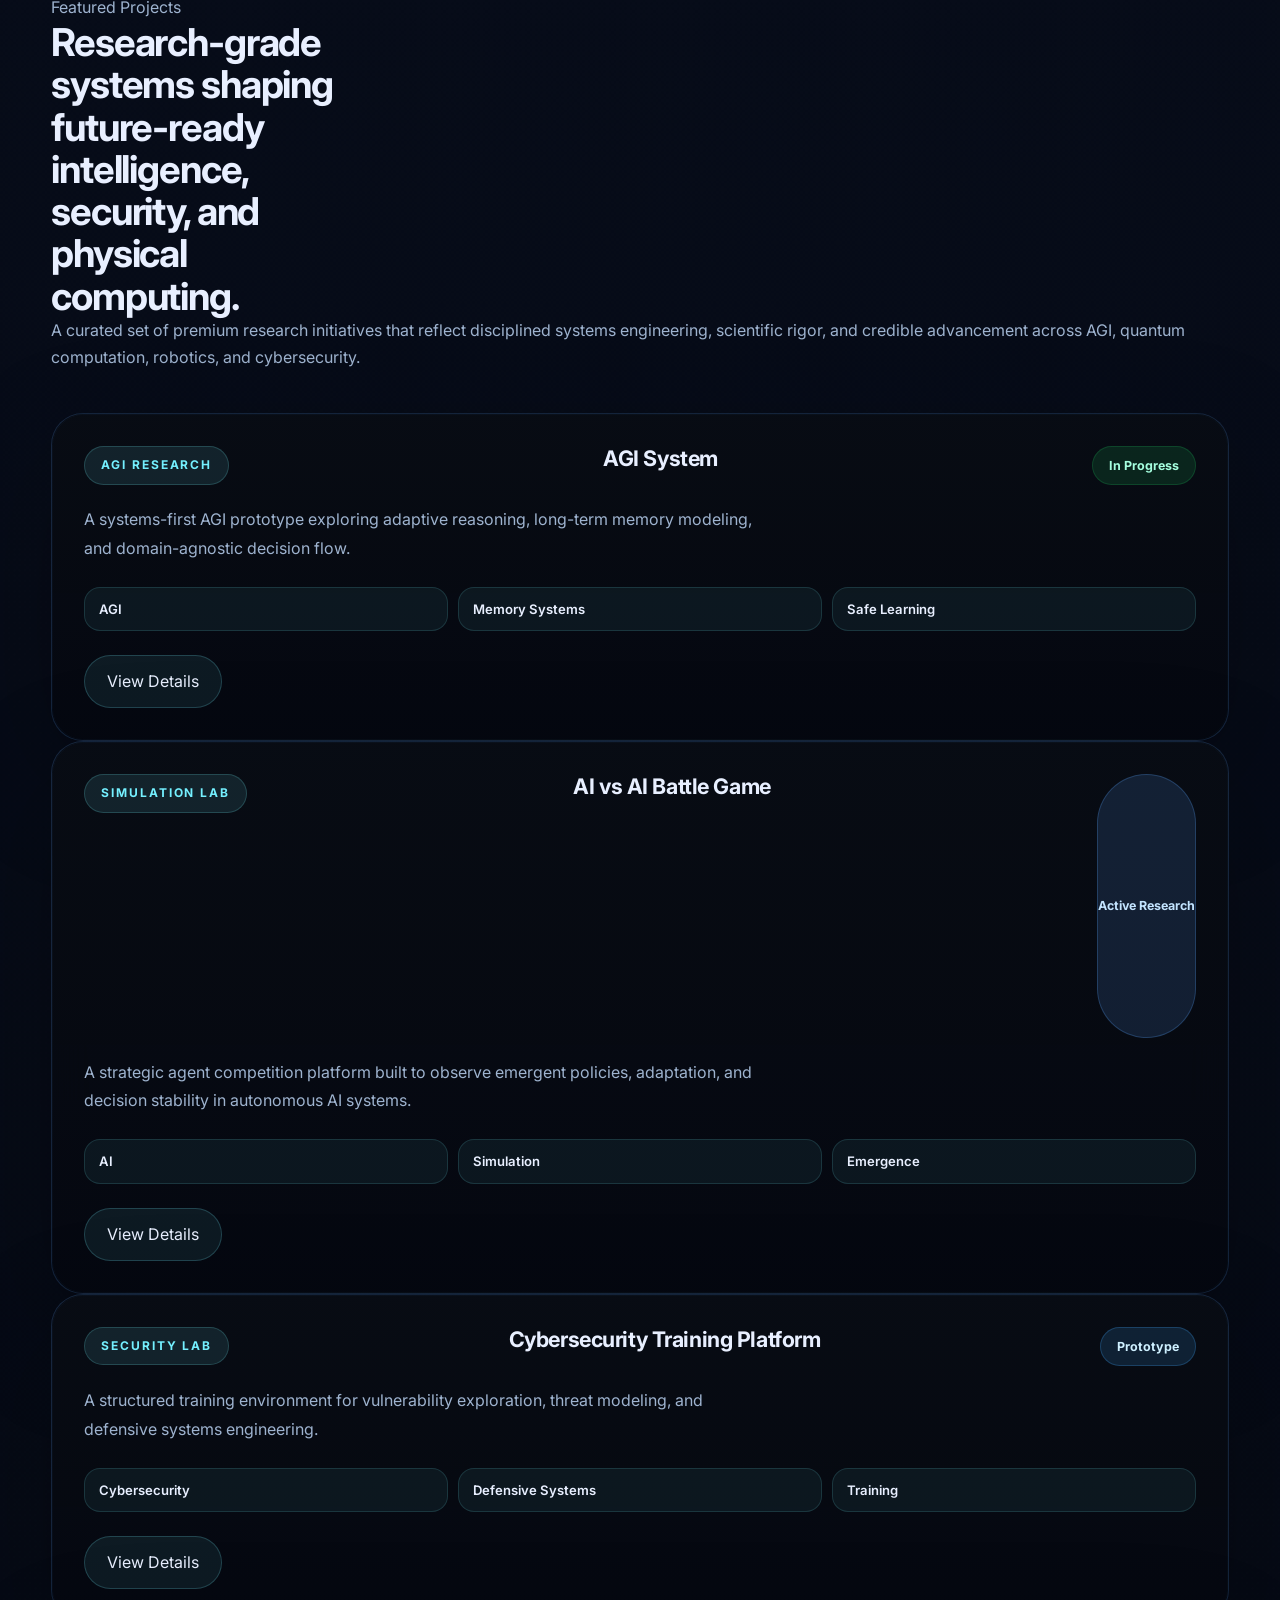
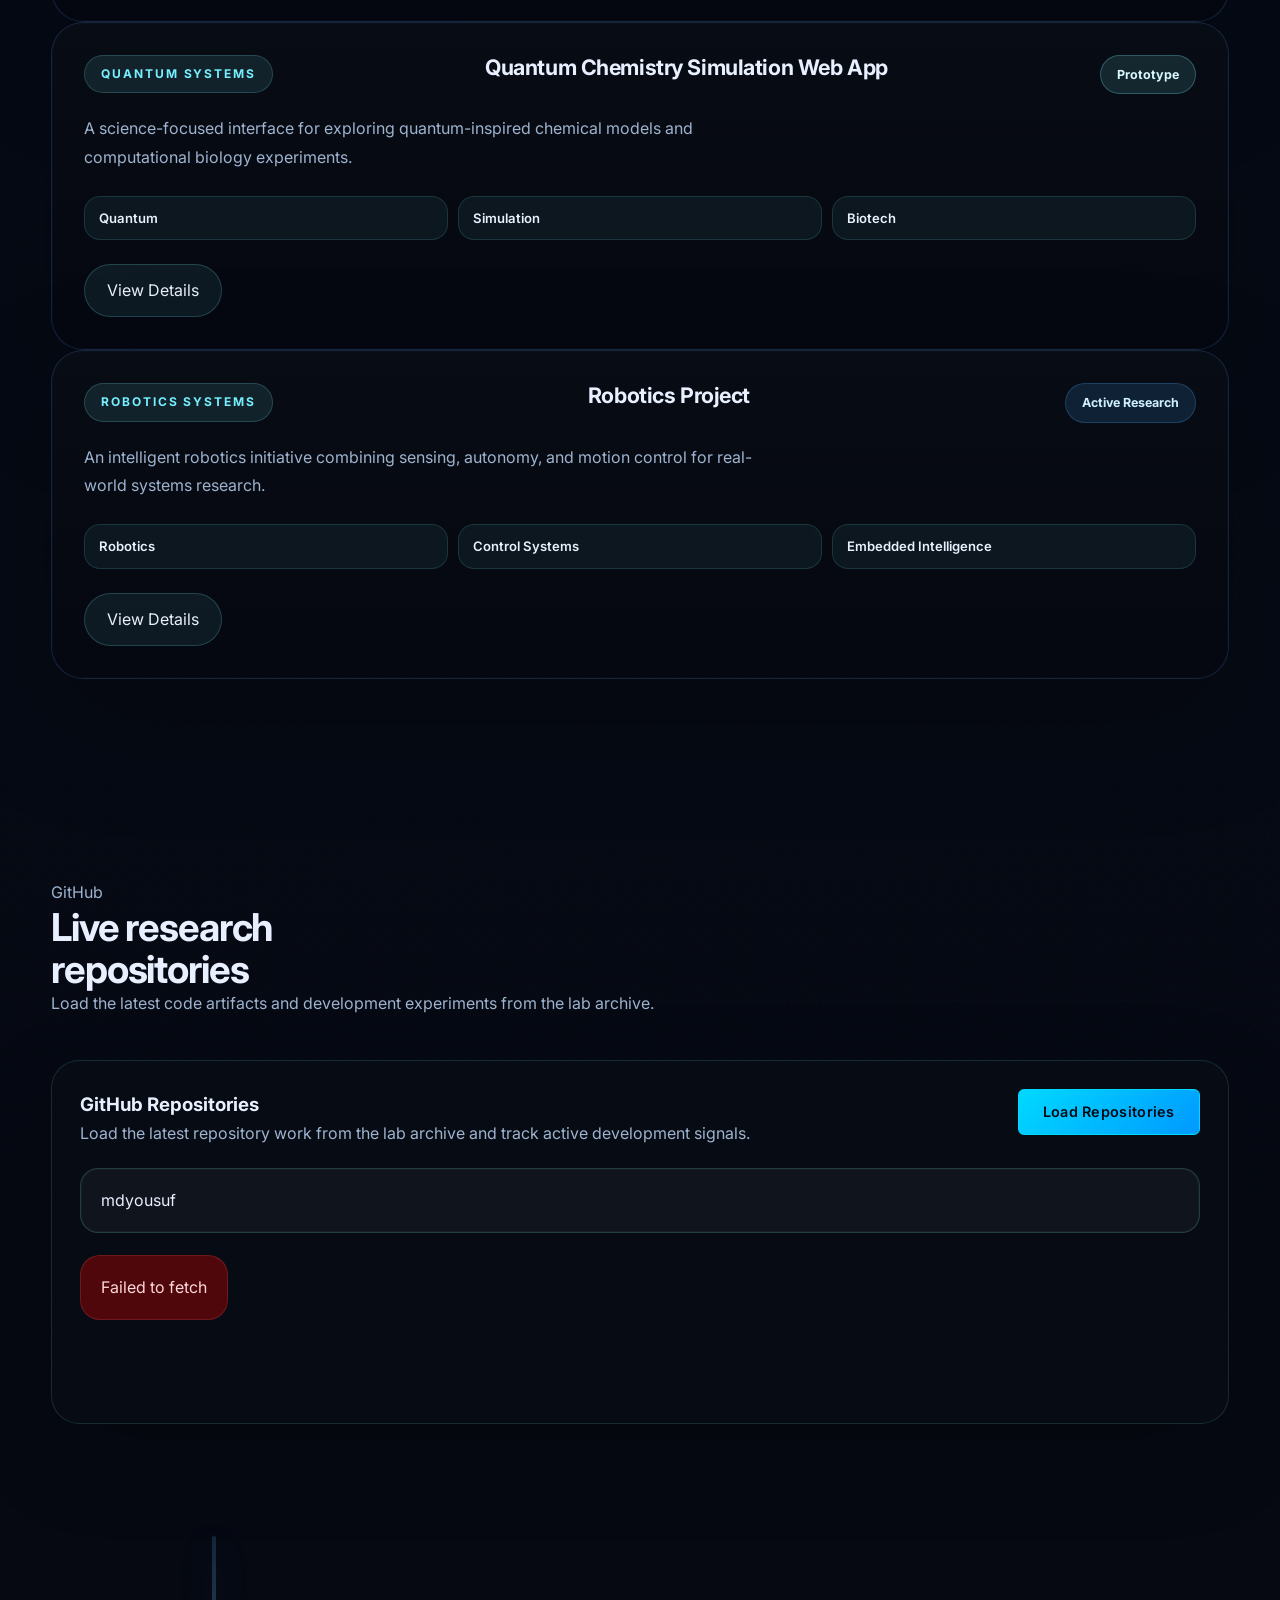
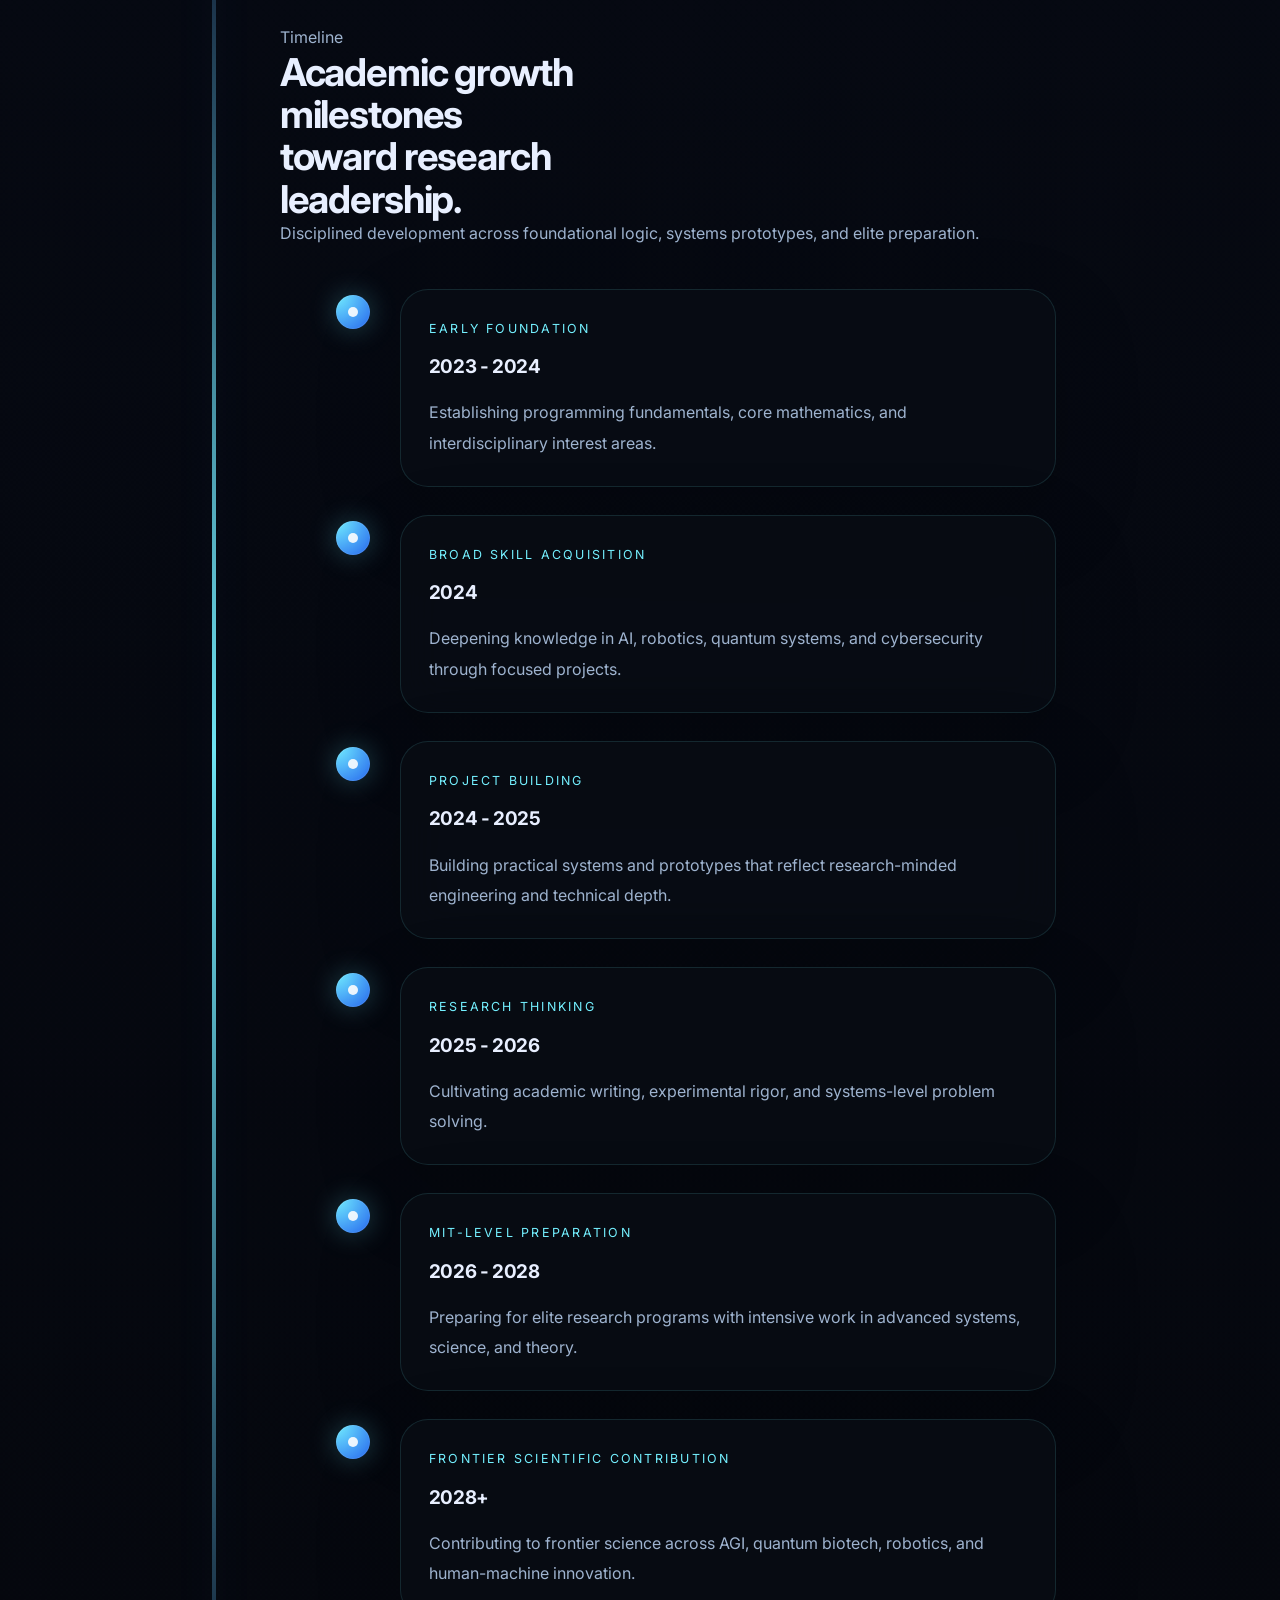
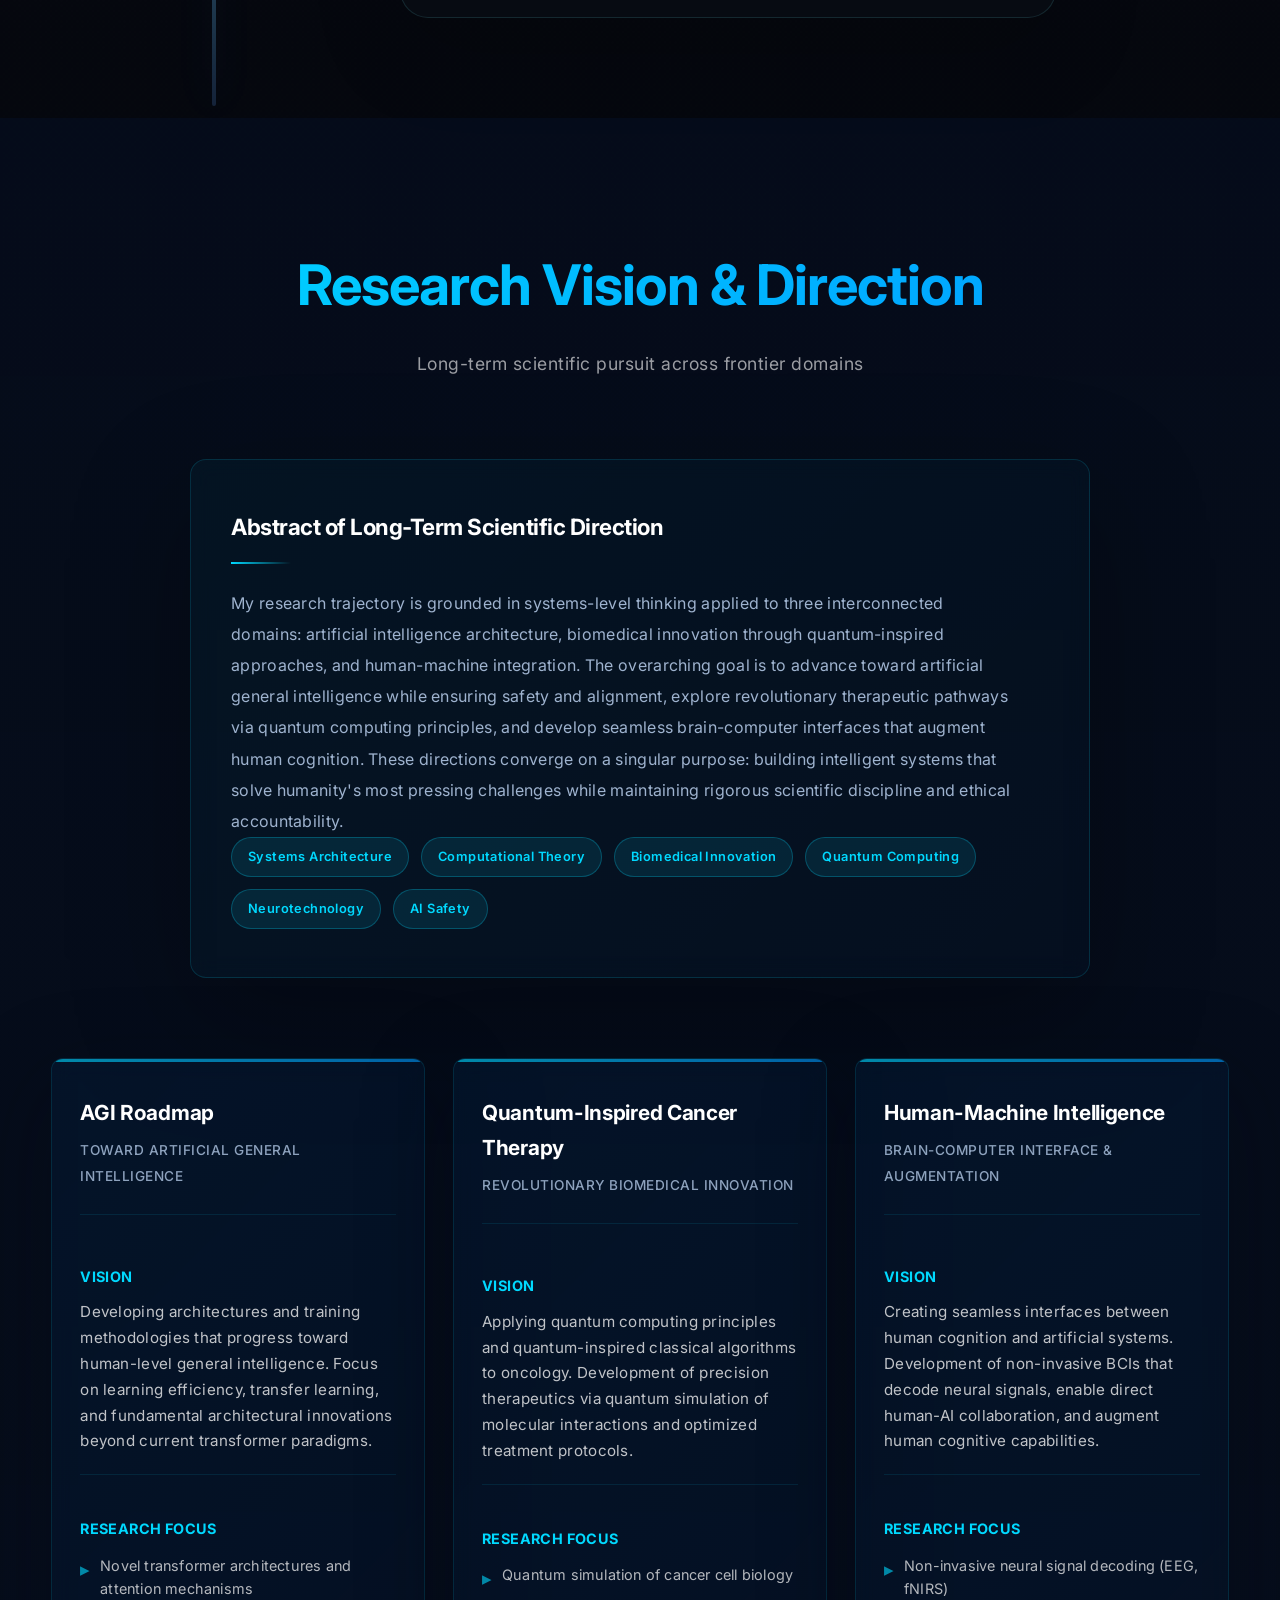
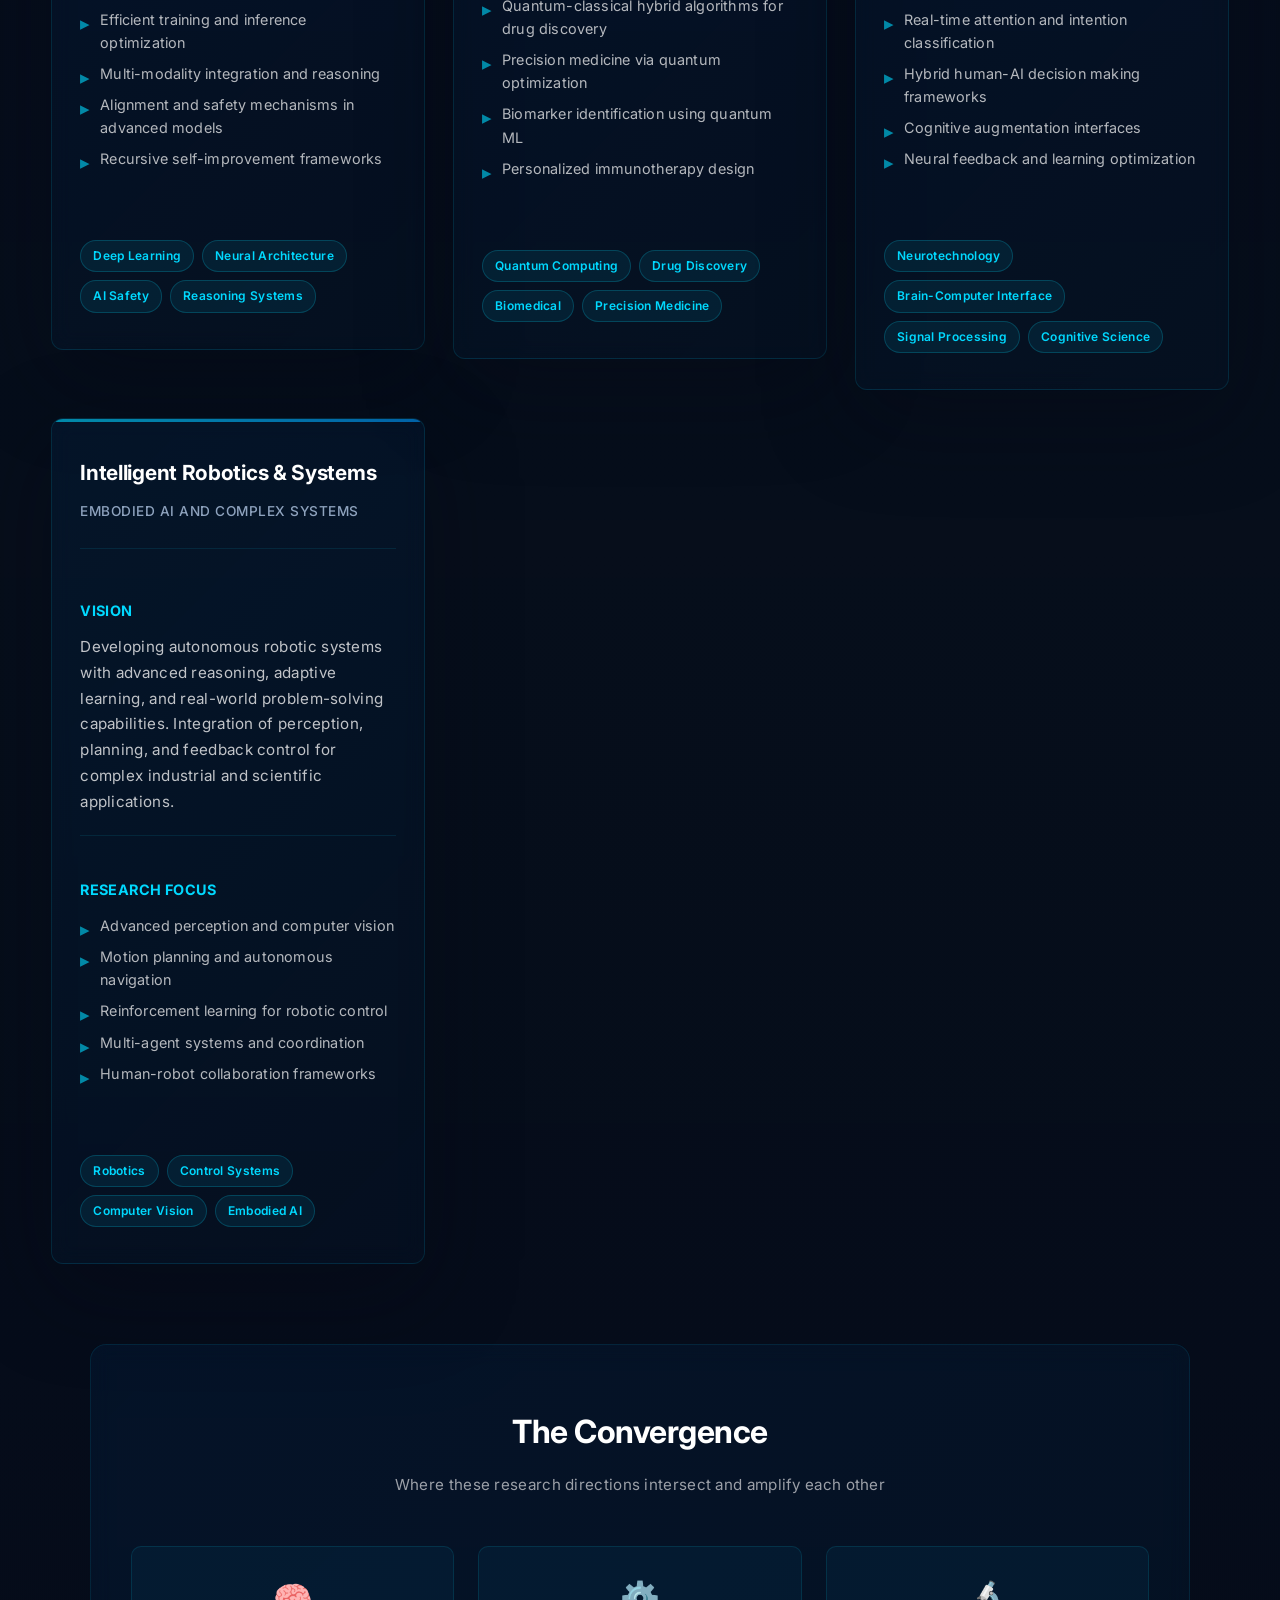
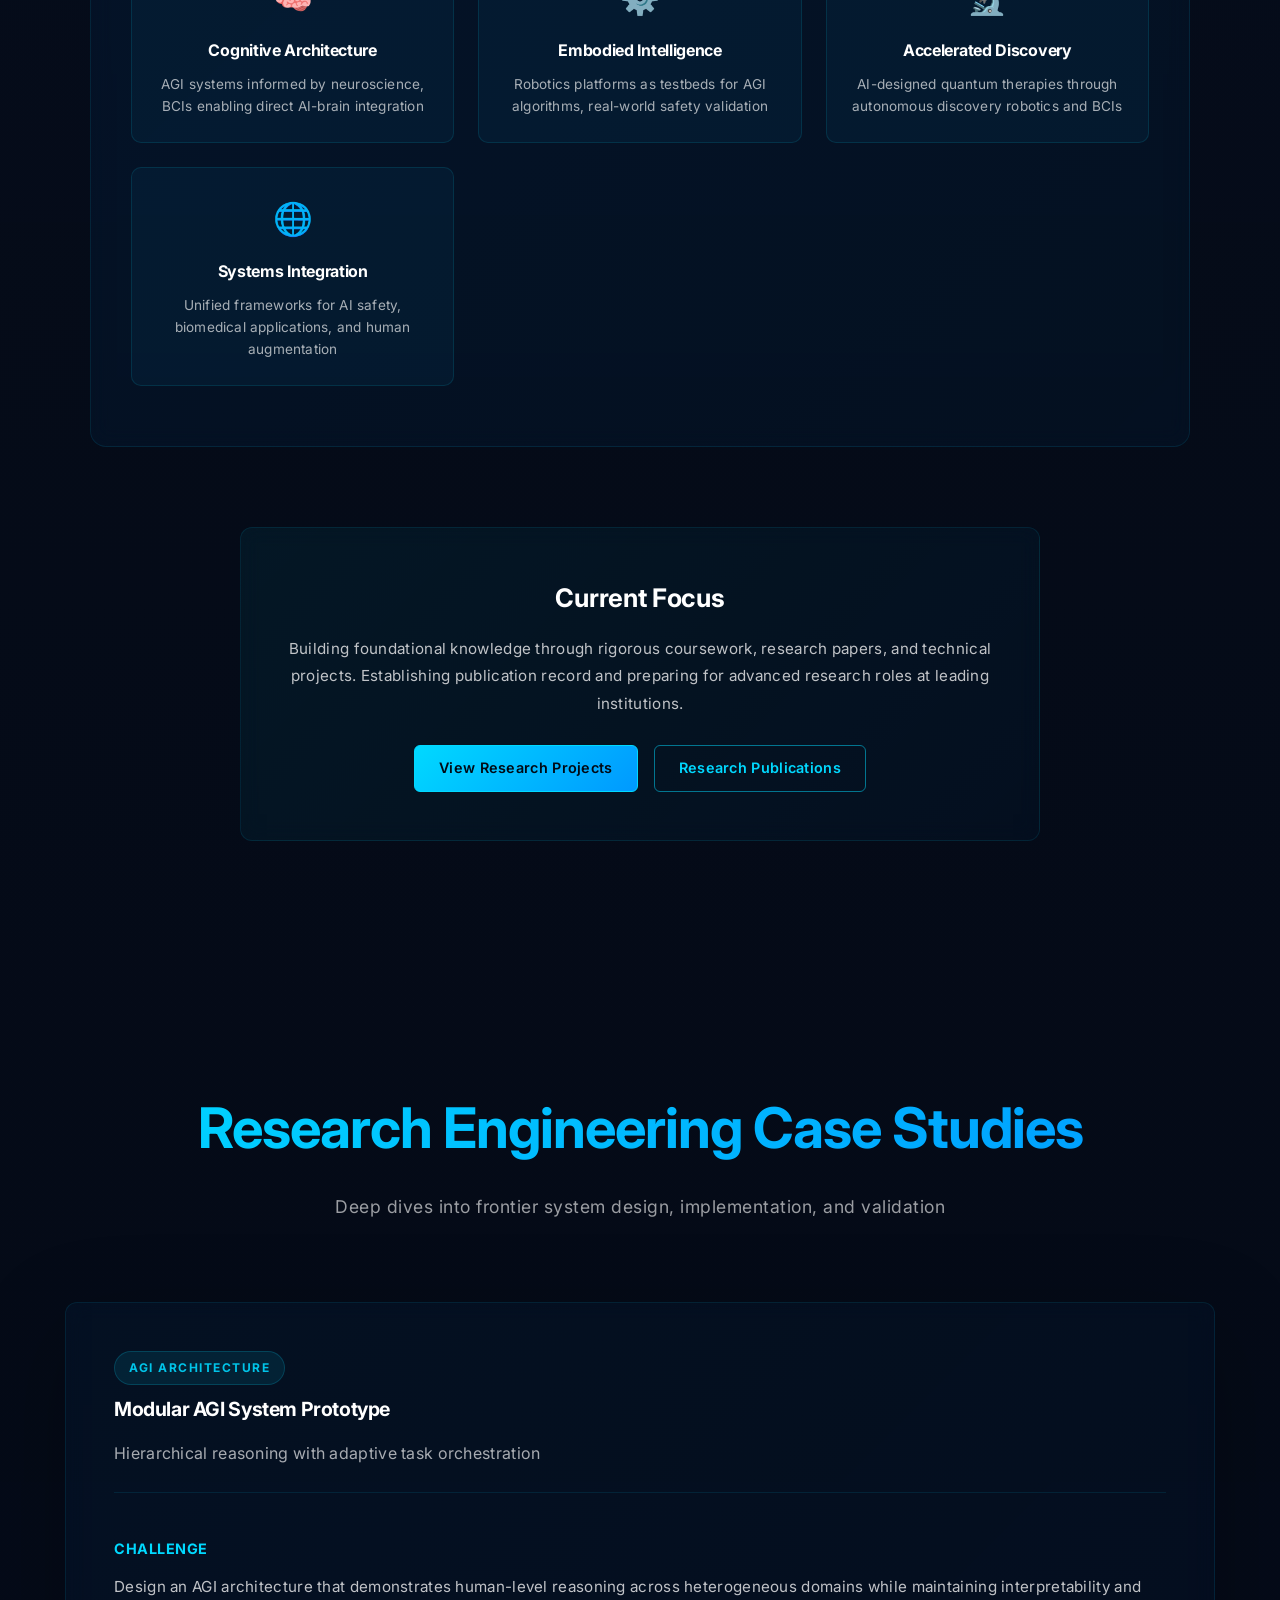
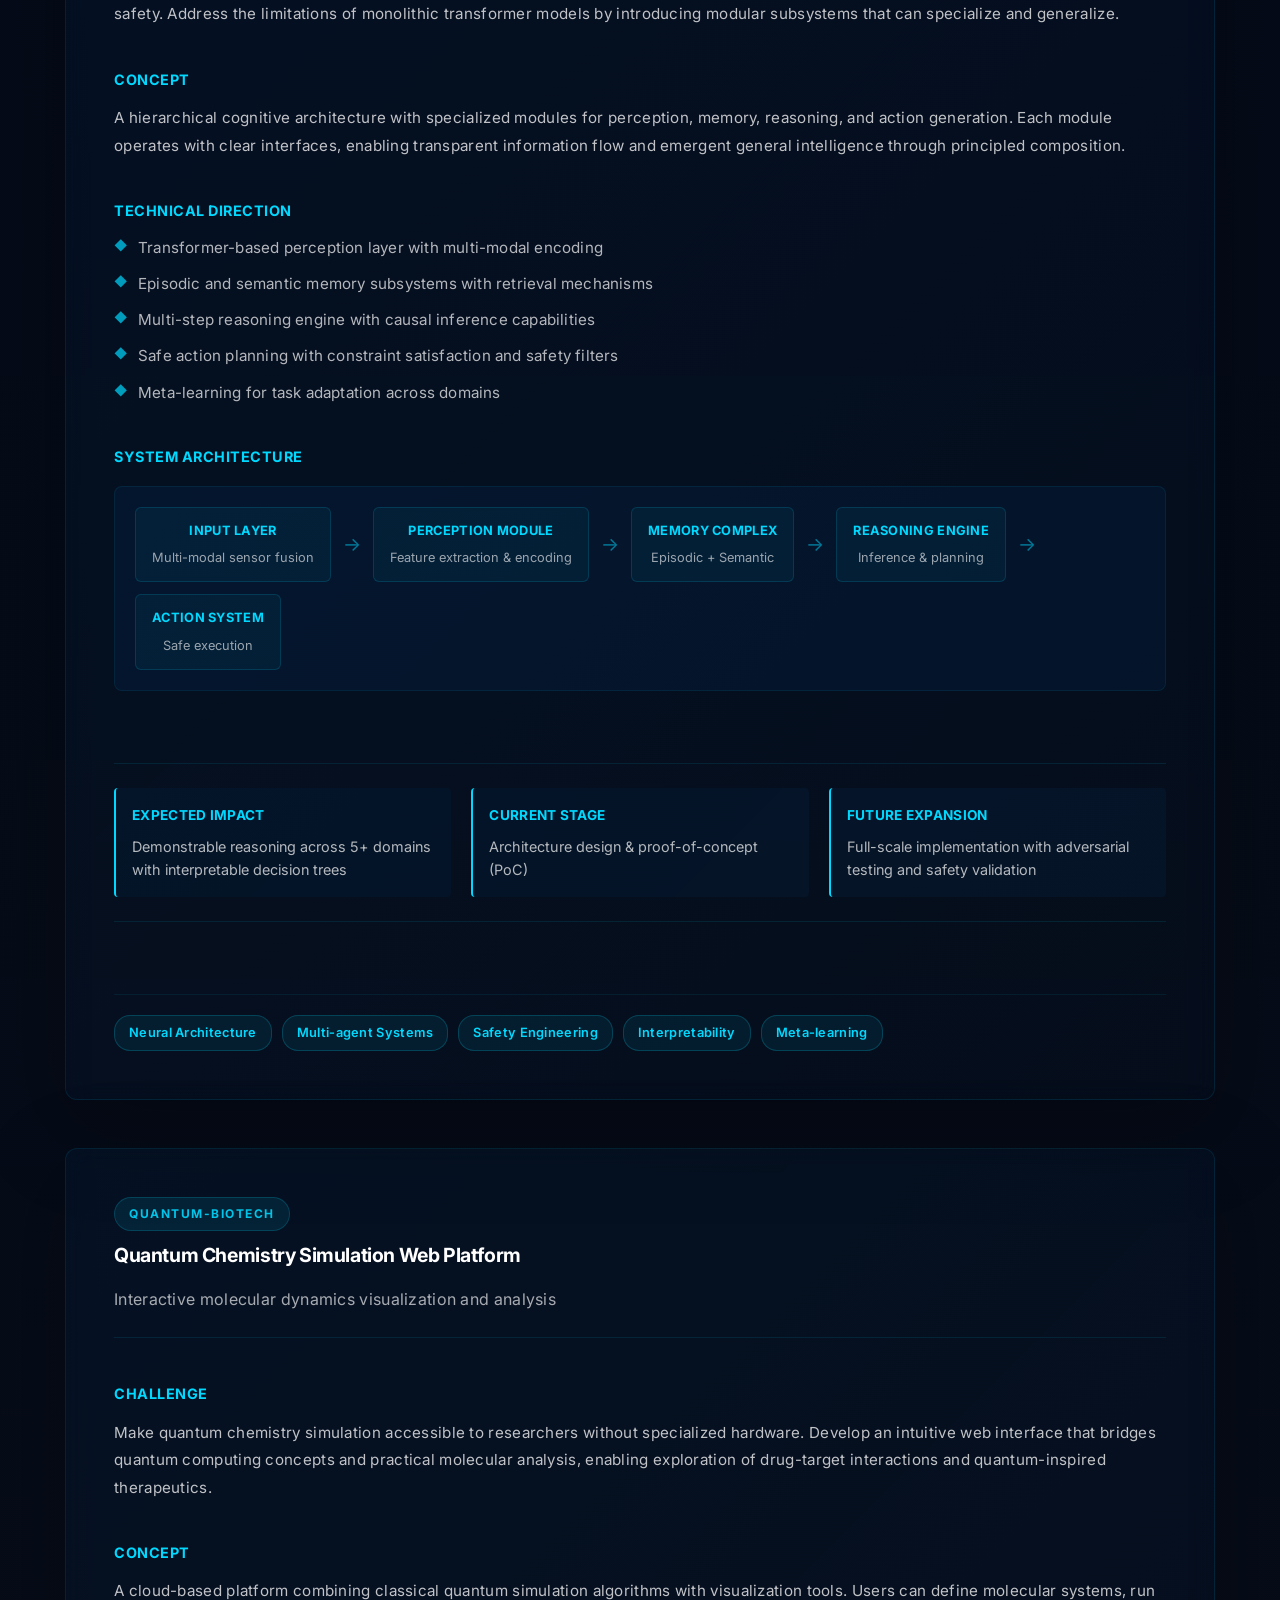
==== commit fdc32eae: "##f" ====
--- a/index.html
+++ b/index.html
@@ -12,6 +12,8 @@
   <link href="https://fonts.googleapis.com/css2?family=Inter:wght@300;400;500;600;700;800&display=swap"
     rel="stylesheet" />
   <link rel="stylesheet" href="styles.css" />
+  <link rel="stylesheet" href="research-styles.css" />
+  <link rel="stylesheet" href="case-studies-styles.css" />
 </head>
 
 <body>
@@ -40,10 +42,13 @@
         <a href="#github">GitHub</a>
         <a href="#timeline">Timeline</a>
         <a href="#research">Research</a>
-        <a href="#case-study">Case Studies</a>
+        <a href="#case-studies">Case Studies</a>
         <a href="#publications">Publications</a>
+        <a href="publications.html">Research Archive</a>
+        <a href="blog-section.html">Learning Logs</a>
+        <a href="cv-section.html">Research CV</a>
         <a href="#blog">Lab Notes</a>
-        <a href="#contact">Contact</a>
+        <a href="contact.html">Contact</a>
       </nav>
     </div>
   </header>
@@ -70,6 +75,10 @@
           <div class="hero-actions">
             <a href="#projects" class="btn btn-primary">View Projects</a>
             <a href="#research" class="btn btn-secondary">Research Vision</a>
+            <a href="publications.html" class="btn btn-outline">Research Archive</a>
+            <a href="blog-section.html" class="btn btn-outline">Learning Logs</a>
+            <a href="cv-section.html" class="btn btn-outline">Research CV</a>
+            <a href="contact.html" class="btn btn-outline">Contact</a>
             <a href="cv.pdf" class="btn btn-outline">Download CV</a>
           </div>
 
@@ -610,105 +619,530 @@
       </div>
     </section>
 
+    <!-- Research & Vision Section -->
     <section id="research" class="research section">
       <div class="container">
-        <div class="section-heading reveal">
-          <p class="eyebrow">Research & Vision</p>
-          <h2>Focused laboratory direction for long-term scientific contribution.</h2>
-          <p>Strategic research themes that align disciplined systems engineering with academic rigor, experimental clarity, and future-ready innovation.</p>
-        </div>
-
-        <div class="research-grid reveal">
-          <article class="research-card reveal">
-            <div class="research-card-header">
-              <span class="paper-badge">AGI Roadmap</span>
-              <h3>Modular cognition, robust generalization, and safe adaptive systems.</h3>
-            </div>
-            <p>Defining a research agenda for AGI that emphasizes interpretable reasoning, layered architectures, and responsible system behavior across heterogeneous domains.</p>
-          </article>
-
-          <article class="research-card reveal">
-            <div class="research-card-header">
-              <span class="paper-badge">Quantum-Inspired Cancer Therapy</span>
-              <h3>Computational models bridging quantum methods and therapeutic discovery.</h3>
-            </div>
-            <p>Exploring quantum-inspired modeling approaches to support early-stage oncology research and complex molecular simulation with scientific precision.</p>
-          </article>
-
-          <article class="research-card reveal">
-            <div class="research-card-header">
-              <span class="paper-badge">Human-Machine Intelligence</span>
-              <h3>Brain-computer interfaces for practical augmentation and ethical systems.</h3>
-            </div>
-            <p>Investigating human-machine intelligence through disciplined interface design, cognitive alignment, and systems that augment human capability ethically.</p>
-          </article>
-
-          <article class="research-card reveal">
-            <div class="research-card-header">
-              <span class="paper-badge">Intelligent Robotics and Systems</span>
-              <h3>Integrated robotics platforms for autonomous perception and control.</h3>
-            </div>
-            <p>Developing intelligent robotics research that couples sensing, motion, and decision systems with rigorous experimental validation.</p>
-          </article>
-        </div>
-
-        <article class="research-abstract reveal">
-          <div class="paper-header">
-            <span class="paper-badge">Abstract</span>
-            <h3>Abstract of Long-Term Scientific Direction</h3>
-          </div>
-          <p>My research statement is grounded in disciplined systems thinking, rigorous experimentation, and strategic scientific purpose. The lab mission is to advance credible research across AGI, quantum-inspired life sciences, human-machine intelligence, and intelligent robotics with a focus on long-term scientific value and academic relevance.</p>
-        </article>
+        <!-- Section Header -->
+        <div class="section-header reveal">
+          <h2>Research Vision & Direction</h2>
+          <p class="section-subtitle">Long-term scientific pursuit across frontier domains</p>
+        </div>
+
+        <!-- Abstract Block -->
+        <div class="research-abstract reveal">
+          <div class="abstract-header">
+            <h3 class="abstract-title">Abstract of Long-Term Scientific Direction</h3>
+            <div class="abstract-divider"></div>
+          </div>
+          
+          <p class="abstract-text">
+            My research trajectory is grounded in systems-level thinking applied to three interconnected domains: artificial intelligence architecture, biomedical innovation through quantum-inspired approaches, and human-machine integration. The overarching goal is to advance toward artificial general intelligence while ensuring safety and alignment, explore revolutionary therapeutic pathways via quantum computing principles, and develop seamless brain-computer interfaces that augment human cognition. These directions converge on a singular purpose: building intelligent systems that solve humanity's most pressing challenges while maintaining rigorous scientific discipline and ethical accountability.
+          </p>
+
+          <div class="abstract-badges">
+            <span class="badge">Systems Architecture</span>
+            <span class="badge">Computational Theory</span>
+            <span class="badge">Biomedical Innovation</span>
+            <span class="badge">Quantum Computing</span>
+            <span class="badge">Neurotechnology</span>
+            <span class="badge">AI Safety</span>
+          </div>
+        </div>
+
+        <!-- Research Directions Grid -->
+        <div class="research-grid">
+          <!-- Research Direction 1: AGI Roadmap -->
+          <div class="research-card reveal" data-research="1">
+            <div class="card-accent"></div>
+            <div class="card-header">
+              <h3 class="card-title">AGI Roadmap</h3>
+              <p class="card-subtitle">Toward Artificial General Intelligence</p>
+            </div>
+
+            <div class="card-vision">
+              <h4>Vision</h4>
+              <p>
+                Developing architectures and training methodologies that progress toward human-level general intelligence. Focus on learning efficiency, transfer learning, and fundamental architectural innovations beyond current transformer paradigms.
+              </p>
+            </div>
+
+            <div class="card-focus">
+              <h4>Research Focus</h4>
+              <ul class="focus-list">
+                <li>Novel transformer architectures and attention mechanisms</li>
+                <li>Efficient training and inference optimization</li>
+                <li>Multi-modality integration and reasoning</li>
+                <li>Alignment and safety mechanisms in advanced models</li>
+                <li>Recursive self-improvement frameworks</li>
+              </ul>
+            </div>
+
+            <div class="card-tags">
+              <span class="tag">Deep Learning</span>
+              <span class="tag">Neural Architecture</span>
+              <span class="tag">AI Safety</span>
+              <span class="tag">Reasoning Systems</span>
+            </div>
+          </div>
+
+          <!-- Research Direction 2: Quantum-Inspired Cancer Therapy -->
+          <div class="research-card reveal" data-research="2">
+            <div class="card-accent"></div>
+            <div class="card-header">
+              <h3 class="card-title">Quantum-Inspired Cancer Therapy</h3>
+              <p class="card-subtitle">Revolutionary Biomedical Innovation</p>
+            </div>
+
+            <div class="card-vision">
+              <h4>Vision</h4>
+              <p>
+                Applying quantum computing principles and quantum-inspired classical algorithms to oncology. Development of precision therapeutics via quantum simulation of molecular interactions and optimized treatment protocols.
+              </p>
+            </div>
+
+            <div class="card-focus">
+              <h4>Research Focus</h4>
+              <ul class="focus-list">
+                <li>Quantum simulation of cancer cell biology</li>
+                <li>Quantum-classical hybrid algorithms for drug discovery</li>
+                <li>Precision medicine via quantum optimization</li>
+                <li>Biomarker identification using quantum ML</li>
+                <li>Personalized immunotherapy design</li>
+              </ul>
+            </div>
+
+            <div class="card-tags">
+              <span class="tag">Quantum Computing</span>
+              <span class="tag">Drug Discovery</span>
+              <span class="tag">Biomedical</span>
+              <span class="tag">Precision Medicine</span>
+            </div>
+          </div>
+
+          <!-- Research Direction 3: Human-Machine Intelligence / BCI -->
+          <div class="research-card reveal" data-research="3">
+            <div class="card-accent"></div>
+            <div class="card-header">
+              <h3 class="card-title">Human-Machine Intelligence</h3>
+              <p class="card-subtitle">Brain-Computer Interface & Augmentation</p>
+            </div>
+
+            <div class="card-vision">
+              <h4>Vision</h4>
+              <p>
+                Creating seamless interfaces between human cognition and artificial systems. Development of non-invasive BCIs that decode neural signals, enable direct human-AI collaboration, and augment human cognitive capabilities.
+              </p>
+            </div>
+
+            <div class="card-focus">
+              <h4>Research Focus</h4>
+              <ul class="focus-list">
+                <li>Non-invasive neural signal decoding (EEG, fNIRS)</li>
+                <li>Real-time attention and intention classification</li>
+                <li>Hybrid human-AI decision making frameworks</li>
+                <li>Cognitive augmentation interfaces</li>
+                <li>Neural feedback and learning optimization</li>
+              </ul>
+            </div>
+
+            <div class="card-tags">
+              <span class="tag">Neurotechnology</span>
+              <span class="tag">Brain-Computer Interface</span>
+              <span class="tag">Signal Processing</span>
+              <span class="tag">Cognitive Science</span>
+            </div>
+          </div>
+
+          <!-- Research Direction 4: Intelligent Robotics and Systems -->
+          <div class="research-card reveal" data-research="4">
+            <div class="card-accent"></div>
+            <div class="card-header">
+              <h3 class="card-title">Intelligent Robotics & Systems</h3>
+              <p class="card-subtitle">Embodied AI and Complex Systems</p>
+            </div>
+
+            <div class="card-vision">
+              <h4>Vision</h4>
+              <p>
+                Developing autonomous robotic systems with advanced reasoning, adaptive learning, and real-world problem-solving capabilities. Integration of perception, planning, and feedback control for complex industrial and scientific applications.
+              </p>
+            </div>
+
+            <div class="card-focus">
+              <h4>Research Focus</h4>
+              <ul class="focus-list">
+                <li>Advanced perception and computer vision</li>
+                <li>Motion planning and autonomous navigation</li>
+                <li>Reinforcement learning for robotic control</li>
+                <li>Multi-agent systems and coordination</li>
+                <li>Human-robot collaboration frameworks</li>
+              </ul>
+            </div>
+
+            <div class="card-tags">
+              <span class="tag">Robotics</span>
+              <span class="tag">Control Systems</span>
+              <span class="tag">Computer Vision</span>
+              <span class="tag">Embodied AI</span>
+            </div>
+          </div>
+        </div>
+
+        <!-- Research Convergence -->
+        <div class="convergence-block reveal">
+          <div class="convergence-header">
+            <h3>The Convergence</h3>
+            <p>Where these research directions intersect and amplify each other</p>
+          </div>
+
+          <div class="convergence-grid">
+            <div class="convergence-item">
+              <div class="convergence-icon">🧠</div>
+              <h4>Cognitive Architecture</h4>
+              <p>AGI systems informed by neuroscience, BCIs enabling direct AI-brain integration</p>
+            </div>
+
+            <div class="convergence-item">
+              <div class="convergence-icon">⚙️</div>
+              <h4>Embodied Intelligence</h4>
+              <p>Robotics platforms as testbeds for AGI algorithms, real-world safety validation</p>
+            </div>
+
+            <div class="convergence-item">
+              <div class="convergence-icon">🔬</div>
+              <h4>Accelerated Discovery</h4>
+              <p>AI-designed quantum therapies through autonomous discovery robotics and BCIs</p>
+            </div>
+
+            <div class="convergence-item">
+              <div class="convergence-icon">🌐</div>
+              <h4>Systems Integration</h4>
+              <p>Unified frameworks for AI safety, biomedical applications, and human augmentation</p>
+            </div>
+          </div>
+        </div>
+
+        <!-- Call to Action / Learning Path -->
+        <div class="research-cta reveal">
+          <div class="cta-content">
+            <h3>Current Focus</h3>
+            <p>Building foundational knowledge through rigorous coursework, research papers, and technical projects. Establishing publication record and preparing for advanced research roles at leading institutions.</p>
+            <div class="cta-actions">
+              <a href="#projects" class="btn btn-secondary">View Research Projects</a>
+              <a href="#publications" class="btn btn-outline">Research Publications</a>
+            </div>
+          </div>
+        </div>
       </div>
     </section>
 
-    <section id="case-study" class="case-study section">
+    <!-- Premium MIT-Style Case Study Section -->
+    <section id="case-studies" class="case-studies section">
       <div class="container">
-        <div class="section-heading reveal">
-          <p class="eyebrow">Case Studies</p>
-          <h2>Research case studies with lab context.</h2>
-          <p>Concise summaries of challenge, method, findings, and future experimentation.</p>
-        </div>
-
-        <div class="case-study-grid">
-          <article class="case-study-card reveal">
-            <h3>AGI System Prototype</h3>
-            <div class="case-detail"><strong>Challenge:</strong> Define scalable intelligence architecture.</div>
-            <div class="case-detail"><strong>Concept:</strong> Modular reasoning and memory subsystems.</div>
-            <div class="case-detail"><strong>Approach:</strong> Research-driven design with layered cognition and
-              adaptive task handling.</div>
-            <div class="case-detail"><strong>Impact:</strong> A framework for future AGI experiments and system
-              evaluation.</div>
-            <div class="case-detail"><strong>Stage:</strong> Concept / design.</div>
-            <div class="case-detail"><strong>Future:</strong> Prototype implementation with agent orchestration.</div>
-          </article>
-
-          <article class="case-study-card reveal">
-            <h3>Cybersecurity Training Lab</h3>
-            <div class="case-detail"><strong>Challenge:</strong> Teach practical security skills in a controlled
-              environment.</div>
-            <div class="case-detail"><strong>Concept:</strong> Realistic training modules and vulnerability scenarios.
-            </div>
-            <div class="case-detail"><strong>Approach:</strong> Structured challenge progression with analysis and
-              remediation.</div>
-            <div class="case-detail"><strong>Impact:</strong> Better readiness for security research and defensive
-              engineering.</div>
-            <div class="case-detail"><strong>Stage:</strong> Planning.</div>
-            <div class="case-detail"><strong>Future:</strong> Expand into an interactive research lab platform.</div>
-          </article>
-
-          <article class="case-study-card reveal">
-            <h3>Quantum Chemistry Interface</h3>
-            <div class="case-detail"><strong>Challenge:</strong> Make quantum-inspired chemical systems accessible.
-            </div>
-            <div class="case-detail"><strong>Concept:</strong> Web-based simulation and visualization tools.</div>
-            <div class="case-detail"><strong>Approach:</strong> Integrate computational models with intuitive scientific
-              UI.</div>
-            <div class="case-detail"><strong>Impact:</strong> Bridge research ideas and practical exploratory tools.
-            </div>
-            <div class="case-detail"><strong>Stage:</strong> Concept.</div>
-            <div class="case-detail"><strong>Future:</strong> Full research-focused simulation app.</div>
-          </article>
+        <!-- Section Header -->
+        <div class="section-header reveal">
+          <h2>Research Engineering Case Studies</h2>
+          <p class="section-subtitle">Deep dives into frontier system design, implementation, and validation</p>
+        </div>
+
+        <!-- Case Studies Grid -->
+        <div class="case-studies-grid">
+          
+          <!-- Case Study 1: AGI System -->
+          <article class="case-study-card reveal" data-study="1">
+            <div class="card-header">
+              <div class="study-badge">AGI Architecture</div>
+              <h3 class="study-title">Modular AGI System Prototype</h3>
+              <p class="study-tagline">Hierarchical reasoning with adaptive task orchestration</p>
+            </div>
+
+            <div class="study-section">
+              <h4 class="section-label">Challenge</h4>
+              <p class="section-content">
+                Design an AGI architecture that demonstrates human-level reasoning across heterogeneous domains while maintaining interpretability and safety. Address the limitations of monolithic transformer models by introducing modular subsystems that can specialize and generalize.
+              </p>
+            </div>
+
+            <div class="study-section">
+              <h4 class="section-label">Concept</h4>
+              <p class="section-content">
+                A hierarchical cognitive architecture with specialized modules for perception, memory, reasoning, and action generation. Each module operates with clear interfaces, enabling transparent information flow and emergent general intelligence through principled composition.
+              </p>
+            </div>
+
+            <div class="study-section">
+              <h4 class="section-label">Technical Direction</h4>
+              <ul class="direction-list">
+                <li>Transformer-based perception layer with multi-modal encoding</li>
+                <li>Episodic and semantic memory subsystems with retrieval mechanisms</li>
+                <li>Multi-step reasoning engine with causal inference capabilities</li>
+                <li>Safe action planning with constraint satisfaction and safety filters</li>
+                <li>Meta-learning for task adaptation across domains</li>
+              </ul>
+            </div>
+
+            <div class="study-section">
+              <h4 class="section-label">System Architecture</h4>
+              <div class="architecture-diagram">
+                <div class="arch-block">
+                  <span class="arch-label">Input Layer</span>
+                  <p>Multi-modal sensor fusion</p>
+                </div>
+                <div class="arch-arrow">→</div>
+                <div class="arch-block">
+                  <span class="arch-label">Perception Module</span>
+                  <p>Feature extraction & encoding</p>
+                </div>
+                <div class="arch-arrow">→</div>
+                <div class="arch-block">
+                  <span class="arch-label">Memory Complex</span>
+                  <p>Episodic + Semantic</p>
+                </div>
+                <div class="arch-arrow">→</div>
+                <div class="arch-block">
+                  <span class="arch-label">Reasoning Engine</span>
+                  <p>Inference & planning</p>
+                </div>
+                <div class="arch-arrow">→</div>
+                <div class="arch-block">
+                  <span class="arch-label">Action System</span>
+                  <p>Safe execution</p>
+                </div>
+              </div>
+            </div>
+
+            <div class="study-metrics">
+              <div class="metric">
+                <span class="metric-label">Expected Impact</span>
+                <p class="metric-value">Demonstrable reasoning across 5+ domains with interpretable decision trees</p>
+              </div>
+
+              <div class="metric">
+                <span class="metric-label">Current Stage</span>
+                <p class="metric-value">Architecture design & proof-of-concept (PoC)</p>
+              </div>
+
+              <div class="metric">
+                <span class="metric-label">Future Expansion</span>
+                <p class="metric-value">Full-scale implementation with adversarial testing and safety validation</p>
+              </div>
+            </div>
+
+            <div class="study-tags">
+              <span class="tag">Neural Architecture</span>
+              <span class="tag">Multi-agent Systems</span>
+              <span class="tag">Safety Engineering</span>
+              <span class="tag">Interpretability</span>
+              <span class="tag">Meta-learning</span>
+            </div>
+          </article>
+
+          <!-- Case Study 2: Quantum Chemistry Simulation -->
+          <article class="case-study-card reveal" data-study="2">
+            <div class="card-header">
+              <div class="study-badge">Quantum-Biotech</div>
+              <h3 class="study-title">Quantum Chemistry Simulation Web Platform</h3>
+              <p class="study-tagline">Interactive molecular dynamics visualization and analysis</p>
+            </div>
+
+            <div class="study-section">
+              <h4 class="section-label">Challenge</h4>
+              <p class="section-content">
+                Make quantum chemistry simulation accessible to researchers without specialized hardware. Develop an intuitive web interface that bridges quantum computing concepts and practical molecular analysis, enabling exploration of drug-target interactions and quantum-inspired therapeutics.
+              </p>
+            </div>
+
+            <div class="study-section">
+              <h4 class="section-label">Concept</h4>
+              <p class="section-content">
+                A cloud-based platform combining classical quantum simulation algorithms with visualization tools. Users can define molecular systems, run simulations on backend servers, and analyze results through interactive 3D models and data dashboards designed for computational biologists and chemists.
+              </p>
+            </div>
+
+            <div class="study-section">
+              <h4 class="section-label">Technical Direction</h4>
+              <ul class="direction-list">
+                <li>Quantum circuit simulation using Qiskit/Cirq backends</li>
+                <li>Variational quantum eigensolver (VQE) for molecular energy calculations</li>
+                <li>Three.js-based 3D molecular visualization with real-time updates</li>
+                <li>Backend API for job queue management and result caching</li>
+                <li>Scientific plotting (matplotlib/plotly) for analysis dashboards</li>
+              </ul>
+            </div>
+
+            <div class="study-section">
+              <h4 class="section-label">System Architecture</h4>
+              <div class="architecture-diagram">
+                <div class="arch-block">
+                  <span class="arch-label">React Frontend</span>
+                  <p>UI + Three.js visualization</p>
+                </div>
+                <div class="arch-arrow">↔</div>
+                <div class="arch-block">
+                  <span class="arch-label">FastAPI Server</span>
+                  <p>Job management & caching</p>
+                </div>
+                <div class="arch-arrow">→</div>
+                <div class="arch-block">
+                  <span class="arch-label">Quantum Backend</span>
+                  <p>Qiskit/Cirq execution</p>
+                </div>
+                <div class="arch-arrow">↔</div>
+                <div class="arch-block">
+                  <span class="arch-label">Database</span>
+                  <p>Results & molecular library</p>
+                </div>
+              </div>
+            </div>
+
+            <div class="study-metrics">
+              <div class="metric">
+                <span class="metric-label">Expected Impact</span>
+                <p class="metric-value">Accessible platform for 100+ molecular simulations with sub-second rendering</p>
+              </div>
+
+              <div class="metric">
+                <span class="metric-label">Current Stage</span>
+                <p class="metric-value">MVP with basic VQE and visualization (in development)</p>
+              </div>
+
+              <div class="metric">
+                <span class="metric-label">Future Expansion</span>
+                <p class="metric-value">Advanced algorithms, drug discovery workflows, and quantum hardware integration</p>
+              </div>
+            </div>
+
+            <div class="study-tags">
+              <span class="tag">Quantum Computing</span>
+              <span class="tag">Molecular Simulation</span>
+              <span class="tag">Full-Stack Web</span>
+              <span class="tag">Scientific Visualization</span>
+              <span class="tag">Drug Discovery</span>
+            </div>
+          </article>
+
+          <!-- Case Study 3: Cybersecurity Training Platform -->
+          <article class="case-study-card reveal" data-study="3">
+            <div class="card-header">
+              <div class="study-badge">Cybersecurity</div>
+              <h3 class="study-title">Immersive Cybersecurity Research Lab</h3>
+              <p class="study-tagline">Hands-on training environment with realistic attack scenarios</p>
+            </div>
+
+            <div class="study-section">
+              <h4 class="section-label">Challenge</h4>
+              <p class="section-content">
+                Create a realistic, isolated environment for security research training that bridges theoretical knowledge and practical exploitation skills. Develop infrastructure that auto-generates vulnerable systems, supports multi-stage attacks, and provides detailed forensic analysis for learning and research validation.
+              </p>
+            </div>
+
+            <div class="study-section">
+              <h4 class="section-label">Concept</h4>
+              <p class="section-content">
+                An orchestrated lab platform that provisions containerized vulnerable systems on-demand. Learners navigate progressively harder scenarios—from reconnaissance to exploitation to persistence—while capturing flags and generating logs for analysis. Emphasis on understanding attack chains rather than rote memorization.
+              </p>
+            </div>
+
+            <div class="study-section">
+              <h4 class="section-label">Technical Direction</h4>
+              <ul class="direction-list">
+                <li>Docker-based vulnerable system generation with Compose orchestration</li>
+                <li>Custom CTF framework with progress tracking and scoring</li>
+                <li>Real-time log aggregation and attack reconstruction</li>
+                <li>Ansible playbooks for reproducible infrastructure as code</li>
+                <li>WebSocket-based dashboard for live flag capture and system state</li>
+              </ul>
+            </div>
+
+            <div class="study-section">
+              <h4 class="section-label">System Architecture</h4>
+              <div class="architecture-diagram">
+                <div class="arch-block">
+                  <span class="arch-label">Web Dashboard</span>
+                  <p>User interface + progress</p>
+                </div>
+                <div class="arch-arrow">↔</div>
+                <div class="arch-block">
+                  <span class="arch-label">Lab Controller</span>
+                  <p>Orchestration & game logic</p>
+                </div>
+                <div class="arch-arrow">→</div>
+                <div class="arch-block">
+                  <span class="arch-label">Docker Engine</span>
+                  <p>Container provisioning</p>
+                </div>
+                <div class="arch-arrow">↔</div>
+                <div class="arch-block">
+                  <span class="arch-label">Log Analysis</span>
+                  <p>ELK stack for forensics</p>
+                </div>
+              </div>
+            </div>
+
+            <div class="study-metrics">
+              <div class="metric">
+                <span class="metric-label">Expected Impact</span>
+                <p class="metric-value">Comprehensive training ecosystem with 50+ realistic scenarios and measurable skill progression</p>
+              </div>
+
+              <div class="metric">
+                <span class="metric-label">Current Stage</span>
+                <p class="metric-value">Core lab infrastructure, 10+ initial scenarios</p>
+              </div>
+
+              <div class="metric">
+                <span class="metric-label">Future Expansion</span>
+                <p class="metric-value">Advanced persistent threats (APT) simulations, team-based competitions, and research publishing integrations</p>
+              </div>
+            </div>
+
+            <div class="study-tags">
+              <span class="tag">DevOps Engineering</span>
+              <span class="tag">Security Research</span>
+              <span class="tag">Infrastructure as Code</span>
+              <span class="tag">Forensic Analysis</span>
+              <span class="tag">Cloud Architecture</span>
+            </div>
+          </article>
+        </div>
+
+        <!-- Deep Dive Section -->
+        <div class="deep-dive-section reveal">
+          <h3>Shared Engineering Principles</h3>
+          <p>Across all three case studies, we prioritize:</p>
+          
+          <div class="principles-grid">
+            <div class="principle-block">
+              <h4>Modularity</h4>
+              <p>Clean interfaces enable component reuse, testing, and independent scaling.</p>
+            </div>
+
+            <div class="principle-block">
+              <h4>Interpretability</h4>
+              <p>Systems designed for transparency, auditability, and principled debugging.</p>
+            </div>
+
+            <div class="principle-block">
+              <h4>Safety First</h4>
+              <p>Constraints, validation, and failsafes embedded at architectural levels.</p>
+            </div>
+
+            <div class="principle-block">
+              <h4>Research-Grade</h4>
+              <p>Rigorous evaluation metrics, reproducibility, and publication readiness from day one.</p>
+            </div>
+          </div>
+        </div>
+
+        <!-- CTA Section -->
+        <div class="case-study-cta reveal">
+          <h3>Next Phase</h3>
+          <p>All three systems are designed as research platforms ready for publication, further development, and collaborative extension. Current focus is on core architecture validation and preparing for peer review.</p>
+          
+          <div class="cta-actions">
+            <a href="#projects" class="btn btn-secondary">View Implementation Details</a>
+            <a href="#research" class="btn btn-outline">Research Direction</a>
+          </div>
         </div>
       </div>
     </section>
@@ -812,19 +1246,40 @@
         </div>
 
         <div class="contact-grid">
-          <article class="glass-card reveal">
-            <h3>Reach Out</h3>
-            <p>I'm interested in working with teams and mentors who are building academic and scientific systems at the
-              frontier of technology.</p>
+          <article class="glass-card reveal contact-panel">
+            <div class="contact-panel-header">
+              <p class="eyebrow">Contact</p>
+              <h3>Share a grounded research proposal or collaborative vision.</h3>
+            </div>
+            <p class="contact-copy">
+              I welcome conversations with mentors, lab partners, and collaborators who are committed to rigorous
+              science, long-term research growth, and credible systems innovation.
+            </p>
             <div class="contact-links">
-              <a href="https://github.com/mdyousuf" target="_blank" rel="noreferrer">GitHub</a>
-              <a href="mailto:contact@mdyousuf.dev">Email</a>
-              <a href="#" target="_blank" rel="noreferrer">LinkedIn (Coming Soon)</a>
-            </div>
-          </article>
-
-          <article class="glass-card reveal">
-            <h3>Focus Areas</h3>
+              <a class="contact-action" href="https://github.com/mdyousuf" target="_blank" rel="noreferrer">
+                <span>GitHub</span>
+                <small>Review research repositories and lab artifacts.</small>
+              </a>
+              <button class="contact-action contact-email" type="button" data-email="contact@mdyousuf.dev">
+                <span>Email</span>
+                <small>Copy the contact address for enquiries and research proposals.</small>
+              </button>
+              <button class="contact-action contact-linkedin" type="button" data-status="coming-soon">
+                <span>LinkedIn</span>
+                <small>Professional network profile being prepared for future outreach.</small>
+              </button>
+            </div>
+            <div class="contact-note">
+              <p>
+                For collaboration inquiries, research advisement, or long-term scientific partnership, reach out with an
+                ambitious yet disciplined proposal. I aim to grow research capacity responsibly while building work
+                that is publication-ready and grounded in practical systems verification.
+              </p>
+            </div>
+          </article>
+
+          <article class="glass-card reveal contact-summary">
+            <h3>Priority areas</h3>
             <ul class="clean-list">
               <li>Artificial General Intelligence</li>
               <li>Quantum Biotechnology</li>
@@ -837,6 +1292,12 @@
       </div>
     </section>
   </main>
+
+  <a href="contact.html" class="contact-float" aria-label="Contact page">
+    <svg width="24" height="24" viewBox="0 0 24 24" fill="none" xmlns="http://www.w3.org/2000/svg">
+      <path d="M20 4H4c-1.1 0-1.99.9-1.99 2L2 18c0 1.1.9 2 2 2h16c1.1 0 2-.9 2-2V6c0-1.1-.9-2-2-2zm0 4l-8 5-8-5V6l8 5 8-5v2z" fill="currentColor"/>
+    </svg>
+  </a>
 
   <footer class="site-footer">
     <div class="container footer-content">
@@ -855,6 +1316,8 @@
   </div>
 
   <script src="script.js"></script>
+  <script src="research-script.js"></script>
+  <script src="case-studies-script.js"></script>
 </body>
 
 </html>
--- a/styles.css
+++ b/styles.css
@@ -1524,6 +1524,130 @@
   color: var(--primary-2);
 }
 
+.contact {
+  background: rgba(8, 12, 24, 0.48);
+}
+
+.contact-grid {
+  grid-template-columns: minmax(0, 1.35fr) minmax(0, 0.75fr);
+  align-items: stretch;
+}
+
+.contact-panel {
+  display: grid;
+  gap: 26px;
+}
+
+.contact-panel-header h3 {
+  font-size: clamp(1.9rem, 2.5vw, 2.4rem);
+  margin-top: 10px;
+  line-height: 1.08;
+}
+
+.contact-copy,
+.contact-note p {
+  color: var(--muted);
+  line-height: 1.9;
+}
+
+.contact-links {
+  display: grid;
+  gap: 14px;
+}
+
+.contact-action {
+  display: grid;
+  gap: 6px;
+  padding: 18px 20px;
+  border-radius: 24px;
+  border: 1px solid rgba(90, 162, 255, 0.18);
+  background: rgba(10, 16, 30, 0.92);
+  color: var(--text);
+  text-align: left;
+  transition: transform 0.28s ease, border-color 0.28s ease, box-shadow 0.28s ease, background 0.28s ease;
+  cursor: pointer;
+}
+
+.contact-action:hover {
+  transform: translateY(-2px);
+  border-color: rgba(116, 240, 255, 0.32);
+  box-shadow: 0 26px 54px rgba(24, 84, 170, 0.18);
+  background: rgba(14, 22, 40, 0.96);
+}
+
+.contact-action span {
+  font-size: 1rem;
+  font-weight: 700;
+}
+
+.contact-action small {
+  display: block;
+  color: var(--muted);
+  font-size: 0.88rem;
+  line-height: 1.6;
+}
+
+.contact-note {
+  border-top: 1px solid rgba(255, 255, 255, 0.05);
+  padding-top: 22px;
+}
+
+.contact-summary {
+  display: grid;
+  gap: 18px;
+}
+
+.contact-summary h3 {
+  margin-bottom: 14px;
+}
+
+.clean-list {
+  list-style: none;
+  display: grid;
+  gap: 12px;
+}
+
+.clean-list li {
+  padding-left: 14px;
+  position: relative;
+  color: var(--text);
+}
+
+.clean-list li::before {
+  content: "▹";
+  position: absolute;
+  left: 0;
+  color: var(--primary-2);
+}
+
+.contact-toast {
+  position: fixed;
+  right: 24px;
+  bottom: 24px;
+  z-index: 1200;
+  padding: 16px 22px;
+  border-radius: 18px;
+  background: rgba(7, 12, 22, 0.95);
+  border: 1px solid rgba(90, 162, 255, 0.2);
+  color: var(--text);
+  box-shadow: 0 32px 90px rgba(1, 10, 28, 0.45);
+  opacity: 0;
+  transform: translateY(22px);
+  transition: opacity 0.26s ease, transform 0.26s ease;
+  pointer-events: none;
+}
+
+.contact-toast.active {
+  opacity: 1;
+  transform: translateY(0);
+}
+
+@media (max-width: 980px) {
+  .contact-grid {
+    grid-template-columns: 1fr;
+  }
+}
+
 .site-footer {
   border-top: 1px solid rgba(255, 255, 255, 0.06);
   padding: 28px 0;
@@ -1533,6 +1657,28 @@
   text-align: center;
   color: var(--muted);
   font-size: 0.95rem;
+}
+
+.contact-float {
+  position: fixed;
+  bottom: 24px;
+  right: 24px;
+  width: 56px;
+  height: 56px;
+  border-radius: 50%;
+  background: linear-gradient(135deg, rgba(90, 162, 255, 0.9), rgba(116, 240, 255, 0.8));
+  color: #05101f;
+  display: flex;
+  align-items: center;
+  justify-content: center;
+  box-shadow: 0 8px 32px rgba(90, 162, 255, 0.3);
+  transition: transform 0.24s ease, box-shadow 0.24s ease;
+  z-index: 1000;
+}
+
+.contact-float:hover {
+  transform: scale(1.1);
+  box-shadow: 0 12px 40px rgba(90, 162, 255, 0.4);
 }
 
 .cv-section {
@@ -1752,3 +1898,17 @@
     padding: 22px;
   }
 }
+
+@media (max-width: 640px) {
+  .contact-float {
+    bottom: 16px;
+    right: 16px;
+    width: 48px;
+    height: 48px;
+  }
+
+  .contact-float svg {
+    width: 20px;
+    height: 20px;
+  }
+}
--- a/research-styles.css
+++ b/research-styles.css
@@ -0,0 +1,739 @@
+/* ============================================
+   PREMIUM RESEARCH & VISION SECTION
+   Academic-Lab Dark Theme with Blue/Cyan Accents
+   ============================================ */
+
+/* Research Section */
+.research {
+  position: relative;
+  padding: 120px 0;
+  background: linear-gradient(180deg, 
+    rgba(5, 15, 35, 0.6) 0%,
+    rgba(10, 25, 50, 0.4) 50%,
+    rgba(5, 15, 35, 0.5) 100%
+  );
+  overflow: hidden;
+}
+
+.research.section {
+  isolation: isolate;
+}
+
+/* Section Header */
+.research .section-header {
+  text-align: center;
+  margin-bottom: 80px;
+  z-index: 2;
+  position: relative;
+}
+
+.research .section-header h2 {
+  font-size: clamp(2rem, 5vw, 3.5rem);
+  font-weight: 700;
+  background: linear-gradient(135deg, #00d9ff 0%, #0099ff 100%);
+  -webkit-background-clip: text;
+  -webkit-text-fill-color: transparent;
+  background-clip: text;
+  margin-bottom: 16px;
+  letter-spacing: -1px;
+}
+
+.research .section-subtitle {
+  font-size: 1.1rem;
+  color: rgba(255, 255, 255, 0.6);
+  font-weight: 400;
+  letter-spacing: 0.5px;
+  max-width: 600px;
+  margin: 0 auto;
+}
+
+/* Research Abstract Block */
+.research-abstract {
+  max-width: 900px;
+  margin: 0 auto 80px;
+  padding: 48px 40px;
+  background: linear-gradient(135deg,
+    rgba(0, 217, 255, 0.04) 0%,
+    rgba(0, 153, 255, 0.02) 100%
+  );
+  border: 1px solid rgba(0, 217, 255, 0.15);
+  border-radius: 16px;
+  backdrop-filter: blur(10px);
+  transition: all 0.4s ease;
+  opacity: 0;
+  transform: translateY(40px);
+}
+
+.research-abstract.in-view {
+  opacity: 1;
+  transform: translateY(0);
+}
+
+.research-abstract:hover {
+  border-color: rgba(0, 217, 255, 0.3);
+  background: linear-gradient(135deg,
+    rgba(0, 217, 255, 0.08) 0%,
+    rgba(0, 153, 255, 0.04) 100%
+  );
+  box-shadow: 0 8px 32px rgba(0, 217, 255, 0.1),
+              inset 0 1px 0 rgba(255, 255, 255, 0.05);
+}
+
+.abstract-header {
+  margin-bottom: 24px;
+}
+
+.abstract-title {
+  font-size: 1.4rem;
+  font-weight: 700;
+  color: #ffffff;
+  margin-bottom: 16px;
+  letter-spacing: -0.5px;
+}
+
+.abstract-divider {
+  height: 2px;
+  width: 60px;
+  background: linear-gradient(90deg, #00d9ff 0%, transparent 100%);
+  margin-bottom: 0;
+}
+
+.abstract-text {
+  font-size: 1rem;
+  color: rgba(255, 255, 255, 0.8);
+  line-height: 1.8;
+  margin-bottom: 28px;
+  font-weight: 400;
+  letter-spacing: 0.3px;
+}
+
+.abstract-badges {
+  display: flex;
+  flex-wrap: wrap;
+  gap: 12px;
+}
+
+.abstract-badges .badge {
+  font-size: 0.8rem;
+  padding: 8px 16px;
+  background: rgba(0, 217, 255, 0.1);
+  border: 1px solid rgba(0, 217, 255, 0.25);
+  border-radius: 24px;
+  color: #00d9ff;
+  font-weight: 600;
+  letter-spacing: 0.4px;
+  transition: all 0.3s ease;
+}
+
+.abstract-badges .badge:hover {
+  background: rgba(0, 217, 255, 0.2);
+  border-color: rgba(0, 217, 255, 0.5);
+  box-shadow: 0 0 12px rgba(0, 217, 255, 0.2);
+}
+
+/* Research Grid */
+.research-grid {
+  display: grid;
+  grid-template-columns: repeat(auto-fit, minmax(320px, 1fr));
+  gap: 28px;
+  margin-bottom: 80px;
+  max-width: 1200px;
+  margin-left: auto;
+  margin-right: auto;
+}
+
+/* Research Cards */
+.research-card {
+  position: relative;
+  padding: 36px 28px;
+  background: linear-gradient(135deg,
+    rgba(0, 50, 100, 0.2) 0%,
+    rgba(0, 30, 60, 0.15) 100%
+  );
+  border: 1px solid rgba(0, 217, 255, 0.12);
+  border-radius: 12px;
+  backdrop-filter: blur(10px);
+  transition: all 0.4s cubic-bezier(0.23, 1, 0.320, 1);
+  opacity: 0;
+  transform: translateY(40px);
+  overflow: hidden;
+  group: "research-cards";
+}
+
+.research-card.in-view {
+  opacity: 1;
+  transform: translateY(0);
+}
+
+.research-card:hover {
+  border-color: rgba(0, 217, 255, 0.35);
+  background: linear-gradient(135deg,
+    rgba(0, 80, 150, 0.25) 0%,
+    rgba(0, 50, 100, 0.15) 100%
+  );
+  box-shadow: 0 12px 48px rgba(0, 217, 255, 0.15),
+              inset 0 1px 0 rgba(255, 255, 255, 0.08);
+  transform: translateY(-8px);
+}
+
+/* Card Accent Bar */
+.card-accent {
+  position: absolute;
+  top: 0;
+  left: 0;
+  width: 100%;
+  height: 3px;
+  background: linear-gradient(90deg, #00d9ff 0%, #0099ff 100%);
+  opacity: 0.6;
+  transition: opacity 0.3s ease;
+}
+
+.research-card:hover .card-accent {
+  opacity: 1;
+  box-shadow: 0 0 20px rgba(0, 217, 255, 0.4);
+}
+
+/* Card Header */
+.card-header {
+  margin-bottom: 24px;
+  position: relative;
+  z-index: 2;
+}
+
+.card-title {
+  font-size: 1.3rem;
+  font-weight: 700;
+  color: #ffffff;
+  margin-bottom: 8px;
+  letter-spacing: -0.3px;
+}
+
+.card-subtitle {
+  font-size: 0.85rem;
+  color: #00d9ff;
+  font-weight: 500;
+  letter-spacing: 0.5px;
+  text-transform: uppercase;
+  opacity: 0.9;
+}
+
+/* Card Vision */
+.card-vision {
+  margin-bottom: 24px;
+  padding-bottom: 20px;
+  border-bottom: 1px solid rgba(0, 217, 255, 0.1);
+}
+
+.card-vision h4 {
+  font-size: 0.9rem;
+  font-weight: 700;
+  color: #00d9ff;
+  margin-bottom: 10px;
+  letter-spacing: 0.4px;
+  text-transform: uppercase;
+}
+
+.card-vision p {
+  font-size: 0.95rem;
+  color: rgba(255, 255, 255, 0.75);
+  line-height: 1.7;
+  font-weight: 400;
+  letter-spacing: 0.3px;
+}
+
+/* Card Focus */
+.card-focus {
+  margin-bottom: 24px;
+}
+
+.card-focus h4 {
+  font-size: 0.9rem;
+  font-weight: 700;
+  color: #00d9ff;
+  margin-bottom: 12px;
+  letter-spacing: 0.4px;
+  text-transform: uppercase;
+}
+
+.focus-list {
+  list-style: none;
+  padding: 0;
+  margin: 0;
+}
+
+.focus-list li {
+  font-size: 0.9rem;
+  color: rgba(255, 255, 255, 0.7);
+  margin-bottom: 8px;
+  padding-left: 20px;
+  position: relative;
+  line-height: 1.6;
+  font-weight: 400;
+  letter-spacing: 0.2px;
+}
+
+.focus-list li::before {
+  content: "▸";
+  position: absolute;
+  left: 0;
+  color: #00d9ff;
+  font-size: 1.2rem;
+  opacity: 0.6;
+}
+
+/* Card Tags */
+.card-tags {
+  display: flex;
+  flex-wrap: wrap;
+  gap: 8px;
+  margin-top: 20px;
+}
+
+.research-card .tag {
+  font-size: 0.75rem;
+  padding: 5px 12px;
+  background: rgba(0, 217, 255, 0.08);
+  border: 1px solid rgba(0, 217, 255, 0.2);
+  border-radius: 16px;
+  color: #00d9ff;
+  font-weight: 600;
+  letter-spacing: 0.3px;
+  transition: all 0.3s ease;
+  white-space: nowrap;
+}
+
+.research-card:hover .tag {
+  background: rgba(0, 217, 255, 0.15);
+  border-color: rgba(0, 217, 255, 0.4);
+  box-shadow: 0 0 8px rgba(0, 217, 255, 0.15);
+}
+
+/* Staggered Animation */
+.research-card.reveal[data-research="1"] { --reveal-delay: 0s; }
+.research-card.reveal[data-research="2"] { --reveal-delay: 0.1s; }
+.research-card.reveal[data-research="3"] { --reveal-delay: 0.2s; }
+.research-card.reveal[data-research="4"] { --reveal-delay: 0.3s; }
+
+/* Convergence Block */
+.convergence-block {
+  max-width: 1100px;
+  margin: 0 auto 80px;
+  padding: 60px 40px;
+  background: linear-gradient(135deg,
+    rgba(0, 100, 200, 0.08) 0%,
+    rgba(0, 150, 255, 0.04) 100%
+  );
+  border: 1px solid rgba(0, 217, 255, 0.1);
+  border-radius: 16px;
+  backdrop-filter: blur(10px);
+  opacity: 0;
+  transform: translateY(40px);
+  transition: all 0.6s ease;
+}
+
+.convergence-block.in-view {
+  opacity: 1;
+  transform: translateY(0);
+}
+
+.convergence-block:hover {
+  border-color: rgba(0, 217, 255, 0.25);
+  background: linear-gradient(135deg,
+    rgba(0, 100, 200, 0.12) 0%,
+    rgba(0, 150, 255, 0.06) 100%
+  );
+  box-shadow: 0 8px 32px rgba(0, 217, 255, 0.08);
+}
+
+.convergence-header {
+  text-align: center;
+  margin-bottom: 48px;
+}
+
+.convergence-header h3 {
+  font-size: 2rem;
+  font-weight: 700;
+  color: #ffffff;
+  margin-bottom: 12px;
+  letter-spacing: -0.5px;
+}
+
+.convergence-header p {
+  font-size: 0.95rem;
+  color: rgba(255, 255, 255, 0.6);
+  letter-spacing: 0.3px;
+}
+
+.convergence-grid {
+  display: grid;
+  grid-template-columns: repeat(auto-fit, minmax(240px, 1fr));
+  gap: 24px;
+}
+
+.convergence-item {
+  padding: 24px;
+  background: rgba(0, 200, 255, 0.05);
+  border: 1px solid rgba(0, 217, 255, 0.12);
+  border-radius: 10px;
+  text-align: center;
+  transition: all 0.3s ease;
+}
+
+.convergence-item:hover {
+  background: rgba(0, 200, 255, 0.1);
+  border-color: rgba(0, 217, 255, 0.3);
+  transform: translateY(-4px);
+  box-shadow: 0 8px 24px rgba(0, 217, 255, 0.1);
+}
+
+.convergence-icon {
+  font-size: 2rem;
+  margin-bottom: 12px;
+  display: block;
+}
+
+.convergence-item h4 {
+  font-size: 1rem;
+  font-weight: 700;
+  color: #ffffff;
+  margin-bottom: 10px;
+  letter-spacing: -0.3px;
+}
+
+.convergence-item p {
+  font-size: 0.85rem;
+  color: rgba(255, 255, 255, 0.65);
+  line-height: 1.6;
+  letter-spacing: 0.2px;
+}
+
+/* Research CTA */
+.research-cta {
+  max-width: 800px;
+  margin: 0 auto;
+  padding: 48px 40px;
+  background: linear-gradient(135deg,
+    rgba(0, 217, 255, 0.06) 0%,
+    rgba(0, 153, 255, 0.03) 100%
+  );
+  border: 1px solid rgba(0, 217, 255, 0.1);
+  border-radius: 12px;
+  backdrop-filter: blur(10px);
+  text-align: center;
+  opacity: 0;
+  transform: translateY(40px);
+  transition: all 0.6s ease;
+}
+
+.research-cta.in-view {
+  opacity: 1;
+  transform: translateY(0);
+}
+
+.research-cta:hover {
+  border-color: rgba(0, 217, 255, 0.25);
+  background: linear-gradient(135deg,
+    rgba(0, 217, 255, 0.1) 0%,
+    rgba(0, 153, 255, 0.05) 100%
+  );
+  box-shadow: 0 8px 32px rgba(0, 217, 255, 0.12);
+}
+
+.cta-content h3 {
+  font-size: 1.6rem;
+  font-weight: 700;
+  color: #ffffff;
+  margin-bottom: 16px;
+  letter-spacing: -0.3px;
+}
+
+.cta-content p {
+  font-size: 0.95rem;
+  color: rgba(255, 255, 255, 0.75);
+  line-height: 1.8;
+  margin-bottom: 28px;
+  letter-spacing: 0.3px;
+}
+
+.cta-actions {
+  display: flex;
+  gap: 16px;
+  justify-content: center;
+  flex-wrap: wrap;
+}
+
+/* Button Styles (ensure they exist in your main styles) */
+.btn {
+  display: inline-block;
+  padding: 10px 24px;
+  font-size: 0.9rem;
+  font-weight: 600;
+  border-radius: 6px;
+  text-decoration: none;
+  transition: all 0.3s ease;
+  letter-spacing: 0.3px;
+  border: 1px solid transparent;
+  cursor: pointer;
+}
+
+.btn-secondary {
+  background: linear-gradient(135deg, #00d9ff 0%, #0099ff 100%);
+  color: #000a15;
+  border: 1px solid #00d9ff;
+}
+
+.btn-secondary:hover {
+  box-shadow: 0 8px 24px rgba(0, 217, 255, 0.3);
+  transform: translateY(-2px);
+}
+
+.btn-outline {
+  background: transparent;
+  color: #00d9ff;
+  border: 1px solid rgba(0, 217, 255, 0.5);
+}
+
+.btn-outline:hover {
+  background: rgba(0, 217, 255, 0.1);
+  border-color: #00d9ff;
+  box-shadow: 0 4px 16px rgba(0, 217, 255, 0.2);
+}
+
+/* Responsive Design */
+@media (max-width: 768px) {
+  .research {
+    padding: 80px 0;
+  }
+
+  .research .section-header {
+    margin-bottom: 60px;
+  }
+
+  .research-abstract {
+    padding: 32px 24px;
+    margin-bottom: 60px;
+  }
+
+  .abstract-title {
+    font-size: 1.2rem;
+  }
+
+  .abstract-text {
+    font-size: 0.9rem;
+    line-height: 1.7;
+  }
+
+  .research-grid {
+    gap: 20px;
+    margin-bottom: 60px;
+  }
+
+  .research-card {
+    padding: 28px 20px;
+  }
+
+  .card-title {
+    font-size: 1.1rem;
+  }
+
+  .card-vision p,
+  .card-focus p,
+  .focus-list li {
+    font-size: 0.9rem;
+  }
+
+  .convergence-block {
+    padding: 40px 24px;
+    margin-bottom: 60px;
+  }
+
+  .convergence-header h3 {
+    font-size: 1.6rem;
+  }
+
+  .convergence-grid {
+    gap: 16px;
+  }
+
+  .convergence-item {
+    padding: 20px;
+  }
+
+  .research-cta {
+    padding: 36px 24px;
+  }
+
+  .cta-content h3 {
+    font-size: 1.4rem;
+  }
+
+  .cta-actions {
+    gap: 12px;
+  }
+}
+
+@media (max-width: 480px) {
+  .research {
+    padding: 60px 0;
+  }
+
+  .research .section-header {
+    margin-bottom: 40px;
+  }
+
+  .research .section-header h2 {
+    font-size: 1.8rem;
+  }
+
+  .research-abstract {
+    padding: 24px 18px;
+    margin-bottom: 40px;
+  }
+
+  .abstract-title {
+    font-size: 1rem;
+  }
+
+  .abstract-text {
+    font-size: 0.85rem;
+    line-height: 1.6;
+    margin-bottom: 20px;
+  }
+
+  .abstract-badges {
+    gap: 8px;
+  }
+
+  .abstract-badges .badge {
+    font-size: 0.7rem;
+    padding: 4px 10px;
+  }
+
+  .research-grid {
+    gap: 16px;
+    margin-bottom: 40px;
+  }
+
+  .research-card {
+    padding: 20px 16px;
+  }
+
+  .card-title {
+    font-size: 1rem;
+  }
+
+  .card-subtitle {
+    font-size: 0.75rem;
+  }
+
+  .card-vision,
+  .card-focus {
+    margin-bottom: 16px;
+  }
+
+  .card-vision h4,
+  .card-focus h4 {
+    font-size: 0.8rem;
+    margin-bottom: 8px;
+  }
+
+  .focus-list li {
+    font-size: 0.8rem;
+    margin-bottom: 6px;
+  }
+
+  .card-tags {
+    gap: 6px;
+    margin-top: 14px;
+  }
+
+  .research-card .tag {
+    font-size: 0.7rem;
+    padding: 4px 10px;
+  }
+
+  .convergence-block {
+    padding: 28px 18px;
+    margin-bottom: 40px;
+  }
+
+  .convergence-header h3 {
+    font-size: 1.3rem;
+  }
+
+  .convergence-header p {
+    font-size: 0.85rem;
+  }
+
+  .convergence-grid {
+    gap: 12px;
+  }
+
+  .convergence-item {
+    padding: 16px;
+  }
+
+  .convergence-icon {
+    font-size: 1.5rem;
+    margin-bottom: 8px;
+  }
+
+  .convergence-item h4 {
+    font-size: 0.9rem;
+  }
+
+  .convergence-item p {
+    font-size: 0.8rem;
+  }
+
+  .research-cta {
+    padding: 28px 18px;
+  }
+
+  .cta-content h3 {
+    font-size: 1.2rem;
+  }
+
+  .cta-content p {
+    font-size: 0.9rem;
+    margin-bottom: 20px;
+  }
+
+  .cta-actions {
+    flex-direction: column;
+    gap: 10px;
+  }
+
+  .btn {
+    width: 100%;
+    padding: 12px 20px;
+  }
+}
+
+/* Reduced Motion */
+@media (prefers-reduced-motion: reduce) {
+  .research-abstract,
+  .research-card,
+  .convergence-block,
+  .research-cta {
+    transition: none;
+  }
+
+  .research-card:hover {
+    transform: none;
+  }
+
+  .convergence-item:hover {
+    transform: none;
+  }
+
+  .btn:hover {
+    transform: none;
+  }
+
+  .abstract-badges .badge:hover,
+  .research-card:hover .tag,
+  .convergence-item:hover {
+    transition: none;
+  }
+}
--- a/case-studies-styles.css
+++ b/case-studies-styles.css
@@ -0,0 +1,763 @@
+/* ============================================
+   PREMIUM MIT-STYLE CASE STUDIES SECTION
+   Research-Lab Academic Design
+   ============================================ */
+
+/* Case Studies Section */
+.case-studies {
+  position: relative;
+  padding: 120px 0;
+  background: linear-gradient(180deg,
+    rgba(5, 15, 35, 0.5) 0%,
+    rgba(10, 25, 50, 0.3) 50%,
+    rgba(5, 15, 35, 0.4) 100%
+  );
+  overflow: hidden;
+}
+
+.case-studies.section {
+  isolation: isolate;
+}
+
+/* Section Header */
+.case-studies .section-header {
+  text-align: center;
+  margin-bottom: 80px;
+  z-index: 2;
+  position: relative;
+}
+
+.case-studies .section-header h2 {
+  font-size: clamp(2rem, 5vw, 3.5rem);
+  font-weight: 700;
+  background: linear-gradient(135deg, #00d9ff 0%, #0099ff 100%);
+  -webkit-background-clip: text;
+  -webkit-text-fill-color: transparent;
+  background-clip: text;
+  margin-bottom: 16px;
+  letter-spacing: -1px;
+}
+
+.case-studies .section-subtitle {
+  font-size: 1.1rem;
+  color: rgba(255, 255, 255, 0.6);
+  font-weight: 400;
+  letter-spacing: 0.5px;
+  max-width: 700px;
+  margin: 0 auto;
+}
+
+/* Case Studies Grid */
+.case-studies-grid {
+  display: grid;
+  grid-template-columns: 1fr;
+  gap: 48px;
+  margin-bottom: 80px;
+  max-width: 1150px;
+  margin-left: auto;
+  margin-right: auto;
+}
+
+/* Case Study Card */
+.case-study-card {
+  position: relative;
+  padding: 48px;
+  background: linear-gradient(135deg,
+    rgba(0, 50, 100, 0.15) 0%,
+    rgba(0, 30, 60, 0.1) 100%
+  );
+  border: 1px solid rgba(0, 217, 255, 0.1);
+  border-radius: 12px;
+  backdrop-filter: blur(10px);
+  transition: all 0.4s cubic-bezier(0.23, 1, 0.320, 1);
+  opacity: 0;
+  transform: translateY(40px);
+  overflow: hidden;
+}
+
+.case-study-card.in-view {
+  opacity: 1;
+  transform: translateY(0);
+}
+
+.case-study-card:hover {
+  border-color: rgba(0, 217, 255, 0.25);
+  background: linear-gradient(135deg,
+    rgba(0, 80, 150, 0.2) 0%,
+    rgba(0, 50, 100, 0.12) 100%
+  );
+  box-shadow: 0 16px 48px rgba(0, 217, 255, 0.12),
+              inset 0 1px 0 rgba(255, 255, 255, 0.05);
+  transform: translateY(-6px);
+}
+
+/* Card Header */
+.card-header {
+  margin-bottom: 32px;
+  padding-bottom: 24px;
+  border-bottom: 1px solid rgba(0, 217, 255, 0.1);
+}
+
+.study-badge {
+  display: inline-block;
+  font-size: 0.75rem;
+  font-weight: 700;
+  letter-spacing: 1.5px;
+  text-transform: uppercase;
+  color: #00d9ff;
+  margin-bottom: 12px;
+  padding: 6px 14px;
+  background: rgba(0, 217, 255, 0.1);
+  border: 1px solid rgba(0, 217, 255, 0.2);
+  border-radius: 20px;
+  opacity: 0.9;
+}
+
+.study-title {
+  font-size: 1.8rem;
+  font-weight: 700;
+  color: #ffffff;
+  margin-bottom: 8px;
+  letter-spacing: -0.5px;
+  line-height: 1.3;
+}
+
+.study-tagline {
+  font-size: 1rem;
+  color: rgba(255, 255, 255, 0.65);
+  font-weight: 400;
+  letter-spacing: 0.3px;
+}
+
+/* Study Sections */
+.study-section {
+  margin-bottom: 28px;
+}
+
+.section-label {
+  font-size: 0.9rem;
+  font-weight: 700;
+  color: #00d9ff;
+  margin-bottom: 12px;
+  letter-spacing: 0.5px;
+  text-transform: uppercase;
+  display: block;
+}
+
+.section-content {
+  font-size: 0.95rem;
+  color: rgba(255, 255, 255, 0.75);
+  line-height: 1.8;
+  font-weight: 400;
+  letter-spacing: 0.3px;
+}
+
+/* Direction List */
+.direction-list {
+  list-style: none;
+  padding: 0;
+  margin: 0;
+  display: grid;
+  grid-template-columns: 1fr;
+  gap: 12px;
+}
+
+.direction-list li {
+  font-size: 0.95rem;
+  color: rgba(255, 255, 255, 0.7);
+  padding-left: 24px;
+  position: relative;
+  line-height: 1.6;
+  font-weight: 400;
+  letter-spacing: 0.2px;
+}
+
+.direction-list li::before {
+  content: "◆";
+  position: absolute;
+  left: 0;
+  color: #00d9ff;
+  font-size: 0.8rem;
+  opacity: 0.7;
+}
+
+/* Architecture Diagram */
+.architecture-diagram {
+  display: flex;
+  flex-wrap: wrap;
+  align-items: center;
+  gap: 12px;
+  margin-top: 16px;
+  padding: 20px;
+  background: rgba(0, 100, 200, 0.08);
+  border: 1px solid rgba(0, 217, 255, 0.08);
+  border-radius: 8px;
+  overflow-x: auto;
+}
+
+.arch-block {
+  display: flex;
+  flex-direction: column;
+  align-items: center;
+  padding: 12px 16px;
+  background: rgba(0, 217, 255, 0.05);
+  border: 1px solid rgba(0, 217, 255, 0.15);
+  border-radius: 6px;
+  flex-shrink: 0;
+  min-width: 140px;
+  text-align: center;
+}
+
+.arch-label {
+  font-size: 0.8rem;
+  font-weight: 700;
+  color: #00d9ff;
+  margin-bottom: 6px;
+  letter-spacing: 0.3px;
+  text-transform: uppercase;
+}
+
+.arch-block p {
+  font-size: 0.8rem;
+  color: rgba(255, 255, 255, 0.6);
+  margin: 0;
+}
+
+.arch-arrow {
+  font-size: 1.2rem;
+  color: rgba(0, 217, 255, 0.5);
+  flex-shrink: 0;
+}
+
+/* Study Metrics Grid */
+.study-metrics {
+  display: grid;
+  grid-template-columns: repeat(auto-fit, minmax(240px, 1fr));
+  gap: 20px;
+  margin: 32px 0;
+  padding: 24px 0;
+  border-top: 1px solid rgba(0, 217, 255, 0.1);
+  border-bottom: 1px solid rgba(0, 217, 255, 0.1);
+}
+
+.metric {
+  background: rgba(0, 100, 200, 0.06);
+  padding: 16px;
+  border-left: 2px solid #00d9ff;
+  border-radius: 4px;
+  transition: all 0.3s ease;
+}
+
+.metric:hover {
+  background: rgba(0, 100, 200, 0.1);
+  box-shadow: 0 4px 12px rgba(0, 217, 255, 0.08);
+}
+
+.metric-label {
+  font-size: 0.85rem;
+  font-weight: 700;
+  color: #00d9ff;
+  margin-bottom: 8px;
+  display: block;
+  letter-spacing: 0.3px;
+  text-transform: uppercase;
+}
+
+.metric-value {
+  font-size: 0.9rem;
+  color: rgba(255, 255, 255, 0.7);
+  line-height: 1.6;
+  margin: 0;
+}
+
+/* Study Tags */
+.study-tags {
+  display: flex;
+  flex-wrap: wrap;
+  gap: 10px;
+  margin-top: 28px;
+  padding-top: 20px;
+  border-top: 1px solid rgba(0, 217, 255, 0.08);
+}
+
+.case-study-card .tag {
+  font-size: 0.8rem;
+  padding: 6px 14px;
+  background: rgba(0, 217, 255, 0.08);
+  border: 1px solid rgba(0, 217, 255, 0.2);
+  border-radius: 16px;
+  color: #00d9ff;
+  font-weight: 600;
+  letter-spacing: 0.3px;
+  transition: all 0.3s ease;
+  white-space: nowrap;
+}
+
+.case-study-card:hover .tag {
+  background: rgba(0, 217, 255, 0.15);
+  border-color: rgba(0, 217, 255, 0.4);
+  box-shadow: 0 0 10px rgba(0, 217, 255, 0.15);
+}
+
+/* Deep Dive Section */
+.deep-dive-section {
+  max-width: 1100px;
+  margin: 0 auto 80px;
+  padding: 60px 40px;
+  background: linear-gradient(135deg,
+    rgba(0, 100, 200, 0.08) 0%,
+    rgba(0, 150, 255, 0.04) 100%
+  );
+  border: 1px solid rgba(0, 217, 255, 0.1);
+  border-radius: 12px;
+  backdrop-filter: blur(10px);
+  opacity: 0;
+  transform: translateY(40px);
+  transition: all 0.6s ease;
+}
+
+.deep-dive-section.in-view {
+  opacity: 1;
+  transform: translateY(0);
+}
+
+.deep-dive-section:hover {
+  border-color: rgba(0, 217, 255, 0.2);
+  background: linear-gradient(135deg,
+    rgba(0, 100, 200, 0.12) 0%,
+    rgba(0, 150, 255, 0.06) 100%
+  );
+  box-shadow: 0 8px 32px rgba(0, 217, 255, 0.1);
+}
+
+.deep-dive-section h3 {
+  font-size: 1.8rem;
+  font-weight: 700;
+  color: #ffffff;
+  margin-bottom: 12px;
+  letter-spacing: -0.5px;
+}
+
+.deep-dive-section > p {
+  font-size: 0.95rem;
+  color: rgba(255, 255, 255, 0.65);
+  margin-bottom: 32px;
+  letter-spacing: 0.3px;
+}
+
+/* Principles Grid */
+.principles-grid {
+  display: grid;
+  grid-template-columns: repeat(auto-fit, minmax(220px, 1fr));
+  gap: 24px;
+}
+
+.principle-block {
+  padding: 24px;
+  background: rgba(0, 200, 255, 0.05);
+  border: 1px solid rgba(0, 217, 255, 0.12);
+  border-radius: 8px;
+  transition: all 0.3s ease;
+}
+
+.principle-block:hover {
+  background: rgba(0, 200, 255, 0.1);
+  border-color: rgba(0, 217, 255, 0.3);
+  transform: translateY(-4px);
+  box-shadow: 0 8px 24px rgba(0, 217, 255, 0.1);
+}
+
+.principle-block h4 {
+  font-size: 1.1rem;
+  font-weight: 700;
+  color: #ffffff;
+  margin-bottom: 10px;
+  letter-spacing: -0.3px;
+}
+
+.principle-block p {
+  font-size: 0.85rem;
+  color: rgba(255, 255, 255, 0.65);
+  line-height: 1.6;
+  margin: 0;
+}
+
+/* CTA Section */
+.case-study-cta {
+  max-width: 900px;
+  margin: 0 auto;
+  padding: 48px 40px;
+  background: linear-gradient(135deg,
+    rgba(0, 217, 255, 0.06) 0%,
+    rgba(0, 153, 255, 0.03) 100%
+  );
+  border: 1px solid rgba(0, 217, 255, 0.1);
+  border-radius: 12px;
+  backdrop-filter: blur(10px);
+  text-align: center;
+  opacity: 0;
+  transform: translateY(40px);
+  transition: all 0.6s ease;
+}
+
+.case-study-cta.in-view {
+  opacity: 1;
+  transform: translateY(0);
+}
+
+.case-study-cta:hover {
+  border-color: rgba(0, 217, 255, 0.25);
+  background: linear-gradient(135deg,
+    rgba(0, 217, 255, 0.1) 0%,
+    rgba(0, 153, 255, 0.05) 100%
+  );
+  box-shadow: 0 8px 32px rgba(0, 217, 255, 0.12);
+}
+
+.case-study-cta h3 {
+  font-size: 1.6rem;
+  font-weight: 700;
+  color: #ffffff;
+  margin-bottom: 16px;
+  letter-spacing: -0.3px;
+}
+
+.case-study-cta > p {
+  font-size: 0.95rem;
+  color: rgba(255, 255, 255, 0.7);
+  line-height: 1.8;
+  margin-bottom: 28px;
+  letter-spacing: 0.3px;
+}
+
+.cta-actions {
+  display: flex;
+  gap: 16px;
+  justify-content: center;
+  flex-wrap: wrap;
+}
+
+/* Button Styles */
+.btn {
+  display: inline-block;
+  padding: 10px 24px;
+  font-size: 0.9rem;
+  font-weight: 600;
+  border-radius: 6px;
+  text-decoration: none;
+  transition: all 0.3s ease;
+  letter-spacing: 0.3px;
+  border: 1px solid transparent;
+  cursor: pointer;
+}
+
+.btn-secondary {
+  background: linear-gradient(135deg, #00d9ff 0%, #0099ff 100%);
+  color: #000a15;
+  border: 1px solid #00d9ff;
+}
+
+.btn-secondary:hover {
+  box-shadow: 0 8px 24px rgba(0, 217, 255, 0.3);
+  transform: translateY(-2px);
+}
+
+.btn-outline {
+  background: transparent;
+  color: #00d9ff;
+  border: 1px solid rgba(0, 217, 255, 0.5);
+}
+
+.btn-outline:hover {
+  background: rgba(0, 217, 255, 0.1);
+  border-color: #00d9ff;
+  box-shadow: 0 4px 16px rgba(0, 217, 255, 0.2);
+}
+
+/* Staggered Animation */
+.case-study-card.reveal[data-study="1"] { --reveal-delay: 0s; }
+.case-study-card.reveal[data-study="2"] { --reveal-delay: 0.1s; }
+.case-study-card.reveal[data-study="3"] { --reveal-delay: 0.2s; }
+
+/* Responsive Design */
+@media (max-width: 1024px) {
+  .case-studies {
+    padding: 80px 0;
+  }
+
+  .case-studies .section-header {
+    margin-bottom: 60px;
+  }
+
+  .case-study-card {
+    padding: 36px 28px;
+  }
+
+  .study-title {
+    font-size: 1.6rem;
+  }
+
+  .architecture-diagram {
+    gap: 8px;
+    flex-direction: row;
+    overflow-x: auto;
+  }
+
+  .arch-block {
+    min-width: 120px;
+    padding: 10px 12px;
+    font-size: 0.75rem;
+  }
+
+  .study-metrics {
+    grid-template-columns: repeat(2, 1fr);
+    gap: 16px;
+  }
+
+  .deep-dive-section {
+    padding: 40px 28px;
+    margin-bottom: 60px;
+  }
+
+  .principles-grid {
+    grid-template-columns: repeat(2, 1fr);
+    gap: 16px;
+  }
+}
+
+@media (max-width: 768px) {
+  .case-studies {
+    padding: 60px 0;
+  }
+
+  .case-studies .section-header {
+    margin-bottom: 40px;
+  }
+
+  .case-studies .section-header h2 {
+    font-size: 1.8rem;
+  }
+
+  .case-study-card {
+    padding: 28px 20px;
+  }
+
+  .study-title {
+    font-size: 1.3rem;
+  }
+
+  .study-tagline {
+    font-size: 0.9rem;
+  }
+
+  .section-label {
+    font-size: 0.8rem;
+  }
+
+  .section-content,
+  .direction-list li {
+    font-size: 0.9rem;
+  }
+
+  .study-metrics {
+    grid-template-columns: 1fr;
+    gap: 12px;
+  }
+
+  .deep-dive-section {
+    padding: 28px 20px;
+    margin-bottom: 40px;
+  }
+
+  .principles-grid {
+    grid-template-columns: 1fr;
+    gap: 12px;
+  }
+
+  .cta-actions {
+    gap: 12px;
+  }
+}
+
+@media (max-width: 480px) {
+  .case-studies {
+    padding: 40px 0;
+  }
+
+  .case-studies .section-header {
+    margin-bottom: 30px;
+  }
+
+  .case-studies .section-header h2 {
+    font-size: 1.4rem;
+  }
+
+  .case-studies .section-subtitle {
+    font-size: 0.95rem;
+  }
+
+  .case-study-card {
+    padding: 20px 16px;
+  }
+
+  .card-header {
+    margin-bottom: 20px;
+    padding-bottom: 16px;
+  }
+
+  .study-badge {
+    font-size: 0.7rem;
+    padding: 5px 10px;
+  }
+
+  .study-title {
+    font-size: 1.1rem;
+    margin-bottom: 6px;
+  }
+
+  .study-tagline {
+    font-size: 0.85rem;
+  }
+
+  .study-section {
+    margin-bottom: 18px;
+  }
+
+  .section-label {
+    font-size: 0.75rem;
+    margin-bottom: 8px;
+  }
+
+  .section-content {
+    font-size: 0.85rem;
+    line-height: 1.6;
+  }
+
+  .direction-list li {
+    font-size: 0.85rem;
+    padding-left: 20px;
+  }
+
+  .architecture-diagram {
+    padding: 12px;
+    gap: 6px;
+  }
+
+  .arch-block {
+    min-width: 100px;
+    padding: 8px 10px;
+    font-size: 0.7rem;
+  }
+
+  .arch-label {
+    font-size: 0.7rem;
+  }
+
+  .arch-block p {
+    font-size: 0.7rem;
+  }
+
+  .study-metrics {
+    margin: 24px 0;
+  }
+
+  .metric {
+    padding: 12px;
+  }
+
+  .metric-label {
+    font-size: 0.75rem;
+    margin-bottom: 6px;
+  }
+
+  .metric-value {
+    font-size: 0.8rem;
+  }
+
+  .study-tags {
+    gap: 6px;
+    margin-top: 18px;
+    padding-top: 14px;
+  }
+
+  .case-study-card .tag {
+    font-size: 0.7rem;
+    padding: 4px 10px;
+  }
+
+  .deep-dive-section {
+    padding: 20px 16px;
+  }
+
+  .deep-dive-section h3 {
+    font-size: 1.2rem;
+  }
+
+  .deep-dive-section > p {
+    font-size: 0.85rem;
+    margin-bottom: 20px;
+  }
+
+  .principle-block {
+    padding: 16px;
+  }
+
+  .principle-block h4 {
+    font-size: 0.95rem;
+  }
+
+  .principle-block p {
+    font-size: 0.8rem;
+  }
+
+  .case-study-cta {
+    padding: 24px 16px;
+  }
+
+  .case-study-cta h3 {
+    font-size: 1.2rem;
+  }
+
+  .case-study-cta > p {
+    font-size: 0.85rem;
+    margin-bottom: 16px;
+  }
+
+  .btn {
+    padding: 10px 18px;
+    font-size: 0.85rem;
+  }
+
+  .cta-actions {
+    flex-direction: column;
+    gap: 10px;
+  }
+
+  .btn {
+    width: 100%;
+  }
+}
+
+/* Reduced Motion */
+@media (prefers-reduced-motion: reduce) {
+  .case-study-card,
+  .deep-dive-section,
+  .case-study-cta,
+  .metric,
+  .principle-block,
+  .btn {
+    transition: none;
+  }
+
+  .case-study-card:hover,
+  .deep-dive-section:hover,
+  .metric:hover,
+  .principle-block:hover,
+  .btn:hover {
+    transform: none;
+  }
+
+  .case-study-card:hover .tag {
+    transition: none;
+  }
+}
